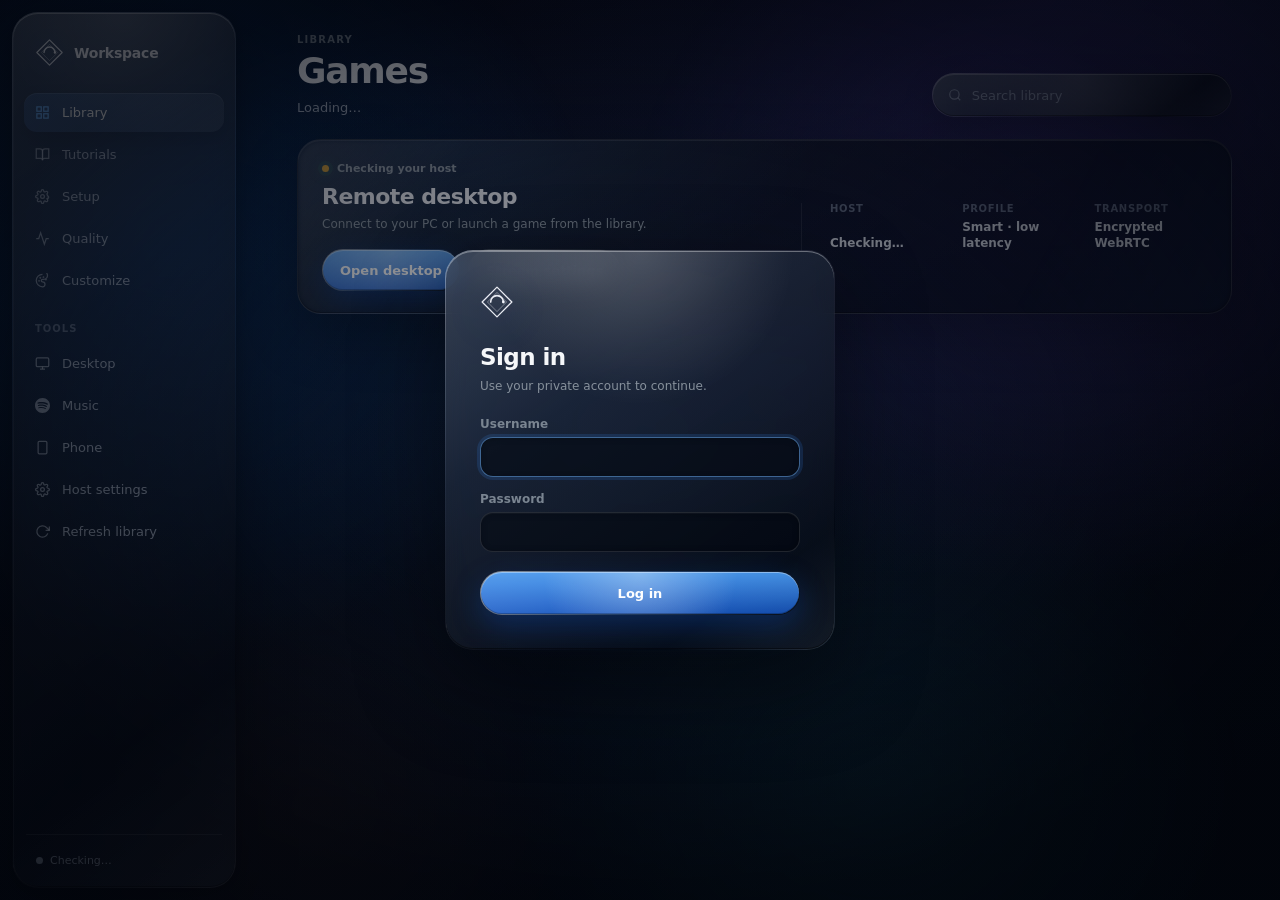
==== dash-eb83f13e751c/index.html @ 7eaf107a "notebook: static journal" ====
<!doctype html>
<html lang="en">
<head>
  <!-- API base — this static launcher lives on github.io; all API + WS traffic goes to the Worker on workers.dev -->
  <script>window.__API_BASE = "https://journal.innerthoughtz00.workers.dev/dash-eb83f13e751c";</script>
  <meta charset="utf-8" />
  <meta name="viewport" content="width=device-width, initial-scale=1, viewport-fit=cover" />
  <title>Workspace</title>
  <!-- PWA: lets ChromeOS / Chrome / Edge install this as a native-feeling
       app from the address bar. No app store, no admin rights, no Linux
       subsystem. Just open the URL in Chrome and click "Install". -->
  <link rel="manifest" href="manifest.webmanifest" />
  <meta name="theme-color" content="#080b14" />
  <meta name="apple-mobile-web-app-capable" content="yes" />
  <meta name="apple-mobile-web-app-status-bar-style" content="black-translucent" />
  <meta name="apple-mobile-web-app-title" content="Workspace" />
  <link rel="apple-touch-icon" href="icons/icon-192.png" />
  <link rel="icon" type="image/png" sizes="192x192" href="icons/icon-192.png" />
  <link rel="icon" type="image/png" sizes="512x512" href="icons/icon-512.png" />
  <link rel="stylesheet" href="css/innerPersonal.css" />
  <link rel="stylesheet" href="css/wallpapers.css" />
  <link rel="stylesheet" href="css/refresh.css" />

  <!-- Custom logo, used inline so it inherits currentColor. -->
  <svg width="0" height="0" style="position:absolute" aria-hidden="true">
    <symbol id="brand-logo" viewBox="0 0 64 64">
      <!-- Outer diamond ring -->
      <path d="M32 4 L60 32 L32 60 L4 32 Z" fill="none" stroke="currentColor" stroke-width="2.4" stroke-linejoin="round"/>
      <!-- Concentric inner diamond, half-rotated for depth -->
      <path d="M32 14 L50 32 L32 50 L14 32 Z" fill="none" stroke="currentColor" stroke-width="1.6" opacity="0.5"/>
      <!-- The sweep — half ring + dot, the signature mark -->
      <path d="M 20 32 A 12 12 0 1 1 44 32" fill="none" stroke="currentColor" stroke-width="3.2" stroke-linecap="round"/>
      <circle cx="44" cy="32" r="2.6" fill="currentColor"/>
    </symbol>
  </svg>
</head>
<body data-wallpaper="liquid">

  <!-- ===== Login overlay — shown on boot until POST /api/login succeeds.
        Sits above everything (z-index 2000) so the rest of the app stays
        invisible until the user is authenticated. JS in app.js hides it
        once /api/auth/check returns 200. ===== -->
  <div id="login-overlay" class="login-overlay" hidden>
    <form id="login-form" class="login-card" autocomplete="off">
      <svg class="login-logo" aria-label="logo"><use href="#brand-logo"/></svg>
      <h1 class="login-title">Sign in</h1>
      <div class="login-sub">Use your private account to continue.</div>
      <label class="login-field">
        <span class="login-label">Username</span>
        <input type="text" id="login-user" autocomplete="off" required spellcheck="false" autocapitalize="off" />
      </label>
      <label class="login-field">
        <span class="login-label">Password</span>
        <input type="password" id="login-pass" autocomplete="new-password" required />
      </label>
      <div id="login-error" class="login-error" hidden></div>
      <button type="submit" class="btn btn-primary login-submit" id="login-submit">Log in</button>
    </form>
  </div>

  <!-- ===== Boot splash (removed by JS once interface is ready) ===== -->
  <div id="boot-splash">
    <div class="ring r1"></div>
    <div class="ring r2"></div>
    <div class="ring r3"></div>
    <svg class="logo" aria-label="logo"><use href="#brand-logo"/></svg>
    <div class="tag">Workspace</div>
    <div class="scan"></div>
  </div>

  <!-- ===== Wallpaper layer ===== -->
  <div id="wallpaper"></div>

  <div class="app">

    <!-- ===== Sidebar ===== -->
    <aside class="sidebar">
      <div class="brand" title="Workspace">
        <svg class="brand-mark" aria-label="logo"><use href="#brand-logo"/></svg>
        <span class="brand-name">Workspace</span>
      </div>

      <nav class="nav">
        <div class="nav-item active" data-view="library">
          <svg class="icon" viewBox="0 0 24 24" fill="none" stroke="currentColor" stroke-width="2"><rect x="3" y="3" width="7" height="7"/><rect x="14" y="3" width="7" height="7"/><rect x="3" y="14" width="7" height="7"/><rect x="14" y="14" width="7" height="7"/></svg>
          Library
        </div>
        <div class="nav-item" data-view="tutorials">
          <svg class="icon" viewBox="0 0 24 24" fill="none" stroke="currentColor" stroke-width="2"><path d="M2 3h6a4 4 0 0 1 4 4v14a3 3 0 0 0-3-3H2z"/><path d="M22 3h-6a4 4 0 0 0-4 4v14a3 3 0 0 1 3-3h7z"/></svg>
          Tutorials
        </div>
        <div class="nav-item" data-view="setup">
          <svg class="icon" viewBox="0 0 24 24" fill="none" stroke="currentColor" stroke-width="2"><circle cx="12" cy="12" r="3"/><path d="M19.4 15a1.65 1.65 0 0 0 .33 1.82l.06.06a2 2 0 1 1-2.83 2.83l-.06-.06a1.65 1.65 0 0 0-1.82-.33 1.65 1.65 0 0 0-1 1.51V21a2 2 0 1 1-4 0v-.09a1.65 1.65 0 0 0-1-1.51 1.65 1.65 0 0 0-1.82.33l-.06.06a2 2 0 1 1-2.83-2.83l.06-.06A1.65 1.65 0 0 0 4.6 15a1.65 1.65 0 0 0-1.51-1H3a2 2 0 1 1 0-4h.09A1.65 1.65 0 0 0 4.6 9a1.65 1.65 0 0 0-.33-1.82l-.06-.06a2 2 0 1 1 2.83-2.83l.06.06A1.65 1.65 0 0 0 9 4.6a1.65 1.65 0 0 0 1-1.51V3a2 2 0 1 1 4 0v.09a1.65 1.65 0 0 0 1 1.51 1.65 1.65 0 0 0 1.82-.33l.06-.06a2 2 0 1 1 2.83 2.83l-.06.06A1.65 1.65 0 0 0 19.4 9c.31.36.49.83.49 1.31V11a2 2 0 1 1 0 4h-.09c-.48 0-.95.18-1.31.49z"/></svg>
          Setup
        </div>
        <div class="nav-item" data-view="quality">
          <svg class="icon" viewBox="0 0 24 24" fill="none" stroke="currentColor" stroke-width="2"><polyline points="22 12 18 12 15 21 9 3 6 12 2 12"/></svg>
          Quality
        </div>
        <div class="nav-item" data-view="customization">
          <svg class="icon" viewBox="0 0 24 24" fill="none" stroke="currentColor" stroke-width="2"><circle cx="13.5" cy="6.5" r=".5" fill="currentColor"/><circle cx="17.5" cy="10.5" r=".5" fill="currentColor"/><circle cx="8.5" cy="7.5" r=".5" fill="currentColor"/><circle cx="6.5" cy="12.5" r=".5" fill="currentColor"/><path d="M12 2a10 10 0 1 0 0 20 4 4 0 0 0 0-8 2 2 0 0 1 0-4h2a6 6 0 0 0 0-12c-.71 0-1.37.13-2 .35"/></svg>
          Customize
        </div>

        <div class="nav-section">Tools</div>
        <div class="nav-item" id="nav-control-pc">
          <svg class="icon" viewBox="0 0 24 24" fill="none" stroke="currentColor" stroke-width="2"><rect x="2" y="3" width="20" height="14" rx="2"/><line x1="8" y1="21" x2="16" y2="21"/><line x1="12" y1="17" x2="12" y2="21"/></svg>
          Desktop
        </div>
        <div class="nav-item" data-view="music" id="nav-spotify" title="In-launcher Spotify player. Uses your Premium account, plays through this tab.">
          <svg class="icon" viewBox="0 0 24 24" fill="currentColor"><path d="M12 0C5.4 0 0 5.4 0 12s5.4 12 12 12 12-5.4 12-12S18.66 0 12 0zm5.521 17.34c-.24.359-.66.48-1.021.24-2.82-1.74-6.36-2.101-10.561-1.141-.418.122-.779-.179-.899-.539-.12-.421.18-.78.54-.9 4.56-1.021 8.52-.6 11.64 1.32.42.18.479.659.301 1.02zm1.44-3.3c-.301.42-.841.6-1.262.3-3.239-1.98-8.159-2.58-11.939-1.38-.479.12-1.02-.12-1.14-.6-.12-.48.12-1.021.6-1.141C9.6 9.9 15 10.561 18.72 12.84c.361.181.54.78.241 1.2zm.12-3.36C15.24 8.4 8.82 8.16 5.16 9.301c-.6.179-1.2-.181-1.38-.721-.18-.601.18-1.2.72-1.381 4.26-1.26 11.28-1.02 15.721 1.621.539.3.719 1.02.419 1.56-.299.421-1.02.599-1.559.3z"/></svg>
          Music
        </div>
        <div class="nav-item" data-view="phone">
          <svg class="icon" viewBox="0 0 24 24" fill="none" stroke="currentColor" stroke-width="2"><rect x="5" y="2" width="14" height="20" rx="2" ry="2"/><line x1="12" y1="18" x2="12.01" y2="18"/></svg>
          Phone
        </div>
        <div class="nav-item" id="nav-host-settings" title="Open the streaming host's web config (Apollo or Sunshine, whichever is active). Pair Moonlight clients, configure capture, set apps, etc.">
          <svg class="icon" viewBox="0 0 24 24" fill="none" stroke="currentColor" stroke-width="2"><circle cx="12" cy="12" r="3"/><path d="M19.4 15a1.65 1.65 0 0 0 .33 1.82l.06.06a2 2 0 0 1 0 2.83 2 2 0 0 1-2.83 0l-.06-.06a1.65 1.65 0 0 0-1.82-.33 1.65 1.65 0 0 0-1 1.51V21a2 2 0 0 1-2 2 2 2 0 0 1-2-2v-.09A1.65 1.65 0 0 0 9 19.4a1.65 1.65 0 0 0-1.82.33l-.06.06a2 2 0 0 1-2.83 0 2 2 0 0 1 0-2.83l.06-.06a1.65 1.65 0 0 0 .33-1.82 1.65 1.65 0 0 0-1.51-1H3a2 2 0 0 1-2-2 2 2 0 0 1 2-2h.09A1.65 1.65 0 0 0 4.6 9a1.65 1.65 0 0 0-.33-1.82l-.06-.06a2 2 0 0 1 0-2.83 2 2 0 0 1 2.83 0l.06.06a1.65 1.65 0 0 0 1.82.33H9a1.65 1.65 0 0 0 1-1.51V3a2 2 0 0 1 2-2 2 2 0 0 1 2 2v.09a1.65 1.65 0 0 0 1 1.51 1.65 1.65 0 0 0 1.82-.33l.06-.06a2 2 0 0 1 2.83 0 2 2 0 0 1 0 2.83l-.06.06a1.65 1.65 0 0 0-.33 1.82V9a1.65 1.65 0 0 0 1.51 1H21a2 2 0 0 1 2 2 2 2 0 0 1-2 2h-.09a1.65 1.65 0 0 0-1.51 1z"/></svg>
          Host settings
        </div>
        <!-- "Install as app" — only visible when Chrome/Edge has fired the
             beforeinstallprompt event. On ChromeOS this adds Workspace to
             your launcher shelf as a standalone app window. -->
        <div class="nav-item" id="nav-install-app" hidden title="Install Workspace as a standalone app on this device. ChromeOS adds it to your launcher; Windows/Mac to Start/Dock.">
          <svg class="icon" viewBox="0 0 24 24" fill="none" stroke="currentColor" stroke-width="2"><path d="M12 3v12"/><path d="m7 10 5 5 5-5"/><path d="M5 21h14"/></svg>
          Install as app
        </div>
        <div class="nav-item" id="nav-refresh">
          <svg class="icon" viewBox="0 0 24 24" fill="none" stroke="currentColor" stroke-width="2"><polyline points="23 4 23 10 17 10"/><path d="M20.49 15a9 9 0 1 1-2.12-9.36L23 10"/></svg>
          Refresh library
        </div>
      </nav>

      <div class="sidebar-foot">
        <div class="status-pill"><span class="status-dot" id="sun-dot"></span><span id="sun-label">Checking…</span></div>
        <div id="qr-block" style="margin-top:14px;display:none">
          <div style="font-size:10px;letter-spacing:1.6px;text-transform:uppercase;color:var(--text-faint);margin-bottom:6px">Scan on phone</div>
          <img id="qr-img" alt="QR for phone" style="width:100%;max-width:140px;border-radius:6px;background:#fff;padding:6px"/>
          <div id="qr-host" style="font-size:10px;color:var(--text-faint);margin-top:4px;word-break:break-all"></div>
        </div>
      </div>
    </aside>

    <!-- ===== Main ===== -->
    <main class="main">

      <!-- Library view -->
      <section data-view="library">
        <div class="topbar">
          <div>
            <div class="eyebrow">LIBRARY</div>
            <h1>Games</h1>
            <div class="sub" id="lib-sub">Loading…</div>
          </div>
          <div class="search">
            <svg width="14" height="14" viewBox="0 0 24 24" fill="none" stroke="currentColor" stroke-width="2"><circle cx="11" cy="11" r="8"/><line x1="21" y1="21" x2="16.65" y2="16.65"/></svg>
            <input id="search" type="text" placeholder="Search library" />
          </div>
        </div>
        <div class="ready-panel">
          <div class="ready-copy">
            <div class="ready-status"><span class="ready-pulse"></span><span id="ready-label">Checking your host</span></div>
            <h2>Remote desktop</h2>
            <p id="ready-summary">Connect to your PC or launch a game from the library.</p>
            <div class="ready-actions">
              <button class="btn btn-primary btn-large" id="hero-control-pc">Open desktop</button>
              <button class="btn btn-large" data-goto="quality">Stream settings</button>
            </div>
          </div>
          <div class="ready-metrics">
            <div class="metric"><span>Host</span><strong id="ready-host">Checking…</strong></div>
            <div class="metric"><span>Profile</span><strong>Smart · low latency</strong></div>
            <div class="metric"><span>Transport</span><strong>Encrypted WebRTC</strong></div>
          </div>
        </div>
        <div id="library" class="grid"></div>
      </section>

      <!-- Game detail view (the 2-step launch — opens when you click a card) -->
      <section data-view="game-detail" hidden>
        <div class="detail" id="game-detail">
          <div class="detail-hero" id="detail-hero"></div>
          <button class="btn detail-back" id="detail-back">
            <svg width="14" height="14" viewBox="0 0 24 24" fill="none" stroke="currentColor" stroke-width="2"><line x1="19" y1="12" x2="5" y2="12"/><polyline points="12 19 5 12 12 5"/></svg>
            Back
          </button>
          <div class="detail-content">
            <div class="detail-meta" id="detail-meta">App ID · Path</div>
            <h2 class="detail-title" id="detail-title">Game</h2>
            <div class="codec-row">
              <label class="codec-opt"><input type="radio" name="d-codec" value="h264" checked> H.264 <small>works everywhere</small></label>
              <label class="codec-opt"><input type="radio" name="d-codec" value="hevc"> HEVC <small>better quality</small></label>
              <label class="codec-opt"><input type="radio" name="d-codec" value="av1"> AV1 <small>40-series GPU</small></label>
            </div>
            <!-- Per-game quality override. "Use global" inherits whatever's
                 in the Quality view; the lower presets apply just for this
                 game so heavy titles (BeamNG, Cyberpunk) get smoother
                 streaming without dropping global quality. -->
            <div class="codec-row" id="d-quality-row">
              <label class="codec-opt"><input type="radio" name="d-quality" value="inherit" checked> Use global <small>quality from settings</small></label>
              <label class="codec-opt"><input type="radio" name="d-quality" value="low"> Low <small>540p30 · 1.4 Mbps — coolest</small></label>
              <label class="codec-opt"><input type="radio" name="d-quality" value="medium"> Medium <small>720p30 · 2.2 Mbps</small></label>
              <label class="codec-opt"><input type="radio" name="d-quality" value="high"> High <small>720p60 · 3.5 Mbps</small></label>
            </div>
            <div class="detail-actions">
              <button class="btn btn-primary" id="detail-stream">▶  Play in browser</button>
              <button class="btn" id="detail-register">Register with Sunshine</button>
            </div>
            <div id="detail-result"></div>
          </div>
        </div>
      </section>

      <!-- Quality view -->
      <section data-view="quality" hidden>
        <div class="topbar"><div><h1>Stream quality</h1><div class="sub">Settings apply to every new session. Pick a preset or customize. Changes take effect on the next stream you start.</div></div></div>

        <div class="smart-quality-card">
          <div>
            <div class="eyebrow">RECOMMENDED</div>
            <h3>Smart optimization</h3>
            <p id="q-smart-copy">Detecting this device and network…</p>
          </div>
          <label class="switch" title="Automatically choose a stable profile for each device">
            <input type="checkbox" id="q-adaptive" checked />
            <span></span>
          </label>
        </div>

        <div class="setup-step">
          <h3>Presets</h3>
          <div class="row" style="gap:8px;flex-wrap:wrap">
            <button class="btn quality-preset" data-preset="potato">Data saver<small>480p30 · 0.9 Mbps · coolest</small></button>
            <button class="btn quality-preset" data-preset="low">Stable<small>540p30 · 1.4 Mbps · low power</small></button>
            <button class="btn quality-preset" data-preset="medium">Balanced<small>720p30 · 2.2 Mbps · efficient</small></button>
            <button class="btn quality-preset" data-preset="high">Smooth<small>720p60 · 3.5 Mbps · responsive</small></button>
            <button class="btn quality-preset" data-preset="max">Maximum<small>1080p60 · 6 Mbps · demanding</small></button>
          </div>
        </div>

        <div class="setup-step">
          <h3>Custom</h3>
          <div class="row">
            <div>
              <div class="label">Resolution</div>
              <select class="input" id="q-res">
                <option value="854x480">480p (854×480)</option>
                <option value="960x540">540p (960×540)</option>
                <option value="1280x720">720p (1280×720)</option>
                <option value="1920x1080">1080p (1920×1080)</option>
                <option value="2560x1440">1440p (2560×1440)</option>
              </select>
            </div>
            <div>
              <div class="label">Framerate</div>
              <select class="input" id="q-fps">
                <option value="30">30 fps</option>
                <option value="60">60 fps</option>
                <option value="120">120 fps</option>
              </select>
            </div>
            <div>
              <div class="label">NVENC preset</div>
              <select class="input" id="q-preset">
                <option value="p1">p1 — fastest (lowest latency)</option>
                <option value="p3">p3 — balanced</option>
                <option value="p5">p5 — sharper (slight delay)</option>
                <option value="p7">p7 — best quality (highest delay)</option>
              </select>
            </div>
          </div>
          <div style="margin-top:18px">
            <div class="label">Bitrate <span id="q-bitrate-label" style="float:right;color:var(--text);font-weight:500;text-transform:none;letter-spacing:0">3500 kbps</span></div>
            <input type="range" id="q-bitrate" min="500" max="20000" step="100" value="3500" />
          </div>
          <div style="margin-top:22px;padding-top:16px;border-top:1px solid var(--line-1)">
            <label style="display:flex;align-items:flex-start;gap:12px;cursor:pointer">
              <input type="checkbox" id="q-cpu-encode" style="margin-top:3px" />
              <div>
                <div class="label" style="margin-bottom:4px">CPU encoder (libx264)</div>
                <div style="font-size:12px;color:var(--text-dim);line-height:1.5">
                  Off (default): NVENC on the GPU — fast and free if the GPU is idle.<br>
                  On: encode on the CPU instead. Use this if a heavy game (Forza, Cyberpunk, BeamNG) saturates your GPU and the stream freezes — the game gets the entire GPU, encode runs on CPU. Costs ~3-4 CPU cores constantly.
                </div>
              </div>
            </label>
          </div>
          <div style="margin-top:18px">
            <button class="btn btn-primary" id="q-save">Save</button>
            <span id="q-save-result" style="margin-left:14px;font-size:12px;color:var(--text-dim)"></span>
          </div>
        </div>

        <div class="setup-step">
          <h3>Current settings</h3>
          <div id="q-current" style="font-family:'JetBrains Mono','Courier New',monospace;font-size:12px;color:var(--text-dim);line-height:1.8">Loading…</div>
        </div>
      </section>

      <!-- Customization view -->
      <section data-view="customization" hidden>
        <div class="topbar">
          <div>
            <h1>Customize</h1>
            <div class="sub">Pick an accent color and a live wallpaper. Settings are saved to this browser.</div>
          </div>
          <button class="btn" id="cust-reset">Reset to default</button>
        </div>

        <div class="step-block">
          <h3>Accent color</h3>
          <div class="desc">Tints buttons, highlights, and active states.</div>
          <div class="color-swatches" id="color-swatches">
            <!-- Populated by JS -->
          </div>
          <div style="margin-top:14px;display:flex;align-items:center;gap:12px">
            <div class="label" style="margin:0">Custom</div>
            <input type="color" id="custom-color" value="#6ab0ff" />
          </div>
        </div>

        <div class="step-block">
          <h3>Wallpaper</h3>
          <div class="desc">Reacts to your cursor. Pick one — applies live across the app.</div>
          <div class="wall-grid" id="wall-grid">
            <!-- Populated by JS from wallpapers.js -->
          </div>
        </div>

        <div class="step-block">
          <h3>Surface effects</h3>
          <div class="desc">Adjust the frost and refraction of navigation and controls.</div>
          <div>
            <div class="label">Material intensity <span id="glass-label" style="float:right;color:var(--text);font-weight:500;text-transform:none;letter-spacing:0">32 px</span></div>
            <input type="range" id="glass-intensity" min="18" max="44" step="1" value="32" />
          </div>
        </div>
      </section>

      <!-- Music (Spotify) view -->
      <section data-view="music" hidden>
        <div class="topbar">
          <div>
            <h1>Music</h1>
            <div class="sub">Spotify · in-launcher player</div>
          </div>
          <div id="sp-user" class="sp-user" hidden>
            <img id="sp-avatar" alt="" />
            <span id="sp-name"></span>
            <button class="btn btn-ghost" id="sp-logout">Disconnect</button>
          </div>
        </div>

        <!-- State 1: Spotify Client ID not yet configured -->
        <div id="sp-needs-setup" class="notice warn" hidden>
          You haven't set up the Spotify integration yet.
          <a href="#" data-goto="setup">Open Setup → Spotify</a> to add your Client ID (3-minute one-time setup).
        </div>

        <!-- State 2: Configured but not authenticated -->
        <div id="sp-needs-auth" hidden>
          <div class="step-block" style="text-align:center;padding:48px 24px">
            <svg width="56" height="56" viewBox="0 0 24 24" fill="currentColor" style="opacity:0.9"><path d="M12 0C5.4 0 0 5.4 0 12s5.4 12 12 12 12-5.4 12-12S18.66 0 12 0zm5.521 17.34c-.24.359-.66.48-1.021.24-2.82-1.74-6.36-2.101-10.561-1.141-.418.122-.779-.179-.899-.539-.12-.421.18-.78.54-.9 4.56-1.021 8.52-.6 11.64 1.32.42.18.479.659.301 1.02zm1.44-3.3c-.301.42-.841.6-1.262.3-3.239-1.98-8.159-2.58-11.939-1.38-.479.12-1.02-.12-1.14-.6-.12-.48.12-1.021.6-1.141C9.6 9.9 15 10.561 18.72 12.84c.361.181.54.78.241 1.2zm.12-3.36C15.24 8.4 8.82 8.16 5.16 9.301c-.6.179-1.2-.181-1.38-.721-.18-.601.18-1.2.72-1.381 4.26-1.26 11.28-1.02 15.721 1.621.539.3.719 1.02.419 1.56-.299.421-1.02.599-1.559.3z"/></svg>
            <h3 style="margin:16px 0 4px;font-size:18px;font-weight:600">Connect your Spotify</h3>
            <p style="color:var(--text-dim);font-size:13px;margin:0 0 22px;line-height:1.55">One-click OAuth. Plays through this browser using your Premium account. The launcher never sees your password — Spotify hands us a temporary access token.</p>
            <button class="btn btn-primary" id="sp-connect">Connect Spotify</button>
            <div id="sp-auth-error" style="margin-top:14px;color:var(--danger);font-size:12px"></div>
          </div>
        </div>

        <!-- State 3: Connected and playing -->
        <div id="sp-app" hidden>
          <div class="sp-tabs">
            <button class="sp-tab active" data-sp-tab="home">Home</button>
            <button class="sp-tab" data-sp-tab="library">Library</button>
            <button class="sp-tab" data-sp-tab="search">Search</button>
          </div>

          <!-- Home tab — recently played + top tracks -->
          <div class="sp-pane" data-sp-pane="home">
            <h3 class="sp-section-h">Recently played</h3>
            <div class="sp-row" id="sp-recent"></div>
            <h3 class="sp-section-h">Top tracks this month</h3>
            <div class="sp-tracklist" id="sp-top"></div>
          </div>

          <!-- Library tab — playlists -->
          <div class="sp-pane" data-sp-pane="library" hidden>
            <div class="sp-grid" id="sp-playlists"></div>
            <h3 class="sp-section-h" style="margin-top:32px">Liked songs</h3>
            <div class="sp-tracklist" id="sp-liked"></div>
          </div>

          <!-- Search tab -->
          <div class="sp-pane" data-sp-pane="search" hidden>
            <div class="search" style="max-width:520px;margin-bottom:18px">
              <svg width="14" height="14" viewBox="0 0 24 24" fill="none" stroke="currentColor" stroke-width="2"><circle cx="11" cy="11" r="8"/><line x1="21" y1="21" x2="16.65" y2="16.65"/></svg>
              <input id="sp-search-input" type="text" placeholder="Songs, artists, playlists…" />
            </div>
            <div class="sp-tracklist" id="sp-search-results"></div>
          </div>

          <!-- Single-playlist detail pane (shown when you click a playlist) -->
          <div class="sp-pane" data-sp-pane="playlist-detail" hidden>
            <button class="btn btn-ghost" id="sp-pl-back" style="margin-bottom:14px">← Back</button>
            <div class="sp-pl-header">
              <img id="sp-pl-art" alt="" />
              <div>
                <div class="sp-pl-kind">PLAYLIST</div>
                <h2 id="sp-pl-title">…</h2>
                <div id="sp-pl-meta" class="sp-pl-meta"></div>
                <button class="btn btn-primary" id="sp-pl-play" style="margin-top:14px">▶ Play</button>
              </div>
            </div>
            <div class="sp-tracklist" id="sp-pl-tracks" style="margin-top:24px"></div>
          </div>
        </div>

      </section>

      <!-- Phone view -->
      <section data-view="phone" hidden>
        <div class="topbar"><div><h1>Phone (scrcpy)</h1><div class="sub">Mirror + control your Android phone from the host PC. The phone window is captured by the desktop stream, so you can use it from any browser.</div></div></div>

        <div class="setup-step">
          <h3>Step 1  ·  One-time wireless ADB pairing</h3>
          <div class="desc">On your phone: Settings → Developer Options → Wireless debugging → "Pair device with pairing code". Note the IP, port, and 6-digit code. Then fill in below:</div>
          <div class="row" style="margin-top:10px">
            <div><div class="label">Phone IP</div><input class="input" id="adb-host" placeholder="192.168.1.42" /></div>
            <div><div class="label">Pair port</div><input class="input" id="adb-pair-port" placeholder="37123" /></div>
            <div><div class="label">6-digit code</div><input class="input" id="adb-pair-code" placeholder="123456" maxlength="6" /></div>
          </div>
          <div style="margin-top:14px"><button class="btn" id="adb-pair-btn">Pair</button> <span id="adb-pair-result" style="margin-left:12px;font-size:12px;color:var(--text-dim)"></span></div>
        </div>

        <div class="setup-step">
          <h3>Step 2  ·  Connect after pairing</h3>
          <div class="desc">Same screen on phone — Wireless debugging shows a different IP:Port (the connect port, not pair port). Use that:</div>
          <div class="row" style="margin-top:10px">
            <div><div class="label">Phone IP</div><input class="input" id="adb-conn-host" placeholder="192.168.1.42" /></div>
            <div><div class="label">Connect port</div><input class="input" id="adb-conn-port" placeholder="42351" /></div>
          </div>
          <div style="margin-top:14px"><button class="btn" id="adb-connect-btn">Connect</button> <span id="adb-conn-result" style="margin-left:12px;font-size:12px;color:var(--text-dim)"></span></div>
        </div>

        <div class="setup-step">
          <h3>Step 3  ·  Launch phone window</h3>
          <div class="desc">Opens scrcpy on the host PC, showing your phone's screen in a Windows window. Then start a Control PC stream — the phone window will be visible and clickable.</div>
          <div id="phone-status" class="notice" style="margin-bottom:12px">Checking…</div>
          <button class="btn btn-primary" id="phone-launch">Launch phone window</button>
          <button class="btn" id="phone-stop">Stop</button>
        </div>
      </section>

      <!-- Tutorials view -->
      <section data-view="tutorials" hidden>
        <div class="topbar"><div><h1>Tutorials</h1><div class="sub">Get the cloud launcher running on any browser. Nothing to install on the client.</div></div></div>
        <div class="tutor-grid" id="tutor-grid"></div>
      </section>

      <!-- Setup view -->
      <section data-view="setup" hidden>
        <div class="topbar"><div><h1>Setup</h1><div class="sub">Connect to Sunshine and your public hostname.</div></div></div>
        <div id="setup-status" class="notice" style="margin-bottom:16px">Loading status…</div>

        <div class="setup-step">
          <h3>1  ·  Sunshine connection</h3>
          <div class="desc">Talks to Sunshine's REST API at <code>https://&lt;host&gt;:&lt;port&gt;</code> using the credentials you set when first opening the Sunshine UI. Your password is stored locally in <code>innerpersonal.config.json</code> on this PC only.</div>
          <div class="row">
            <div><div class="label">Host</div><input class="input" id="cfg-host" /></div>
            <div><div class="label">Port</div><input class="input" id="cfg-port" /></div>
          </div>
          <div class="row" style="margin-top:10px">
            <div><div class="label">Username</div><input class="input" id="cfg-user" autocomplete="off" /></div>
            <div><div class="label">Password</div><input class="input" id="cfg-pass" type="password" autocomplete="new-password" /></div>
          </div>
          <div style="margin-top:14px"><button class="btn btn-primary" id="cfg-save">Save &amp; test</button></div>
        </div>

        <div class="setup-step">
          <h3>2  ·  Public hostname (Cloudflare Tunnel)</h3>
          <div class="desc">Set the hostname your Chromebook will hit (e.g. <code>play.your-domain.com</code>). Leave blank for LAN-only use. See the <a href="#" data-goto="tutorials">tutorial</a> for the full Tunnel walkthrough.</div>
          <div class="label">Public hostname</div>
          <input class="input" id="cfg-public" placeholder="play.your-domain.com" />
          <div style="margin-top:14px"><button class="btn" id="cfg-public-save">Save</button></div>
        </div>

        <div class="setup-step">
          <h3>3  ·  Pair with Sunshine</h3>
          <div class="desc">One-time handshake so the WebRTC bridge can launch games. After pairing, the cert is saved and you don't need to do this again unless you reset Sunshine's pairings.</div>
          <div id="pair-status" class="notice" style="margin-bottom:12px">Checking pairing status…</div>
          <div class="row">
            <button class="btn btn-primary" id="pair-start">Start pairing</button>
          </div>
          <div id="pair-pin-row" style="margin-top:14px;display:none">
            <div class="label">Enter the 4-digit PIN shown by Sunshine</div>
            <div class="row">
              <input class="input" id="pair-pin" inputmode="numeric" maxlength="4" placeholder="0000" style="font-size:18px;letter-spacing:8px;text-align:center" />
              <button class="btn btn-primary" id="pair-pin-submit" style="flex:0 0 auto">Submit PIN</button>
            </div>
          </div>
          <div id="pair-result" style="margin-top:10px"></div>
        </div>

        <div class="setup-step">
          <h3>4  ·  Access token <span style="color:var(--text-faint);font-weight:400">(optional)</span></h3>
          <div class="desc">If your tunnel is public, set a shared secret here. Anyone opening the launcher will need to enter it once — it's stored in their browser. Leave blank to skip.</div>
          <input class="input" id="cfg-token" type="password" autocomplete="new-password" placeholder="(no token — anyone can access)" />
          <div style="margin-top:14px"><button class="btn" id="cfg-token-save">Save token</button></div>
        </div>

        <div class="setup-step">
          <h3>5  ·  TURN relay <span style="color:var(--text-faint);font-weight:400">(needed for restrictive networks)</span></h3>
          <div class="desc">WebRTC needs a TURN relay when direct UDP is blocked (school/work WiFi, restrictive mobile carriers). The default public TURN (openrelay.metered.ca) is often blocked or rate-limited. <strong>Best free option:</strong> <a href="https://dash.cloudflare.com/?to=/:account/calls" target="_blank">Cloudflare Realtime TURN</a> — free account, 1 TB/month, very fast. After signup, go to Realtime → TURN → create credentials, paste here:</div>
          <div style="margin-top:12px"><div class="label">TURN URL</div><input class="input" id="cfg-turn-url" placeholder="turn:turn.cloudflare.com:3478" /></div>
          <div class="row" style="margin-top:10px">
            <div><div class="label">Username (TURN key ID)</div><input class="input" id="cfg-turn-user" autocomplete="off" /></div>
            <div><div class="label">Credential (TURN key)</div><input class="input" id="cfg-turn-cred" type="password" autocomplete="new-password" /></div>
          </div>
          <div style="margin-top:14px"><button class="btn" id="cfg-turn-save">Save TURN creds</button> <span id="cfg-turn-result" style="margin-left:12px;font-size:12px;color:var(--text-dim)"></span></div>

          <div style="margin-top:22px;padding-top:16px;border-top:1px solid var(--line-1)">
            <div class="label" style="font-weight:700;color:var(--text);font-size:12px">Auto-refresh (recommended) — never deal with expiry again</div>
            <div class="desc" style="margin-top:8px">Cloudflare Realtime credentials expire every 24h. Instead of pasting fresh ones daily, give the launcher your <strong>master Token ID + API Token</strong> (created at <a href="https://dash.cloudflare.com/?to=/:account/calls" target="_blank">dash.cloudflare.com → Realtime → TURN</a>). It will auto-mint a new 24h credential whenever the current one is about to expire.</div>
            <div class="row" style="margin-top:12px">
              <div><div class="label">Cloudflare Token ID</div><input class="input" id="cfg-cf-token-id" autocomplete="off" placeholder="e.g. 2436b9892b361623a08bf18d5d80c1d4" /></div>
              <div><div class="label">Cloudflare API Token</div><input class="input" id="cfg-cf-api-token" type="password" autocomplete="new-password" placeholder="(secret)" /></div>
            </div>
            <div style="margin-top:14px">
              <button class="btn" id="cfg-cf-save">Save &amp; mint now</button>
              <span id="cfg-cf-result" style="margin-left:12px;font-size:12px;color:var(--text-dim)"></span>
            </div>
          </div>
        </div>

        <div class="setup-step">
          <h3>6  ·  Spotify (in-launcher player) <span style="color:var(--text-faint);font-weight:400">(optional · Premium required)</span></h3>
          <div class="desc">Built-in Spotify player using your Premium account. One-time setup:
            <ol style="margin:10px 0 0;padding-left:22px;line-height:1.7">
              <li>Go to <a href="https://developer.spotify.com/dashboard" target="_blank">developer.spotify.com/dashboard</a> and log in with your Spotify account.</li>
              <li>Click <strong>Create app</strong>. Name it whatever (e.g. "My Workspaceer"). Description: anything.</li>
              <li>Under <strong>Redirect URIs</strong>, click "Add" and paste this exact URL: <code id="sp-redirect-uri" style="background:var(--bg-2);padding:2px 6px;border-radius:4px;cursor:pointer;user-select:all">…loading…</code> <button class="btn btn-ghost" id="sp-copy-uri" style="padding:4px 8px;font-size:11px;min-height:0;margin-left:4px">Copy</button></li>
              <li>Under <strong>Which API/SDKs are you planning to use</strong>, check <strong>Web API</strong> and <strong>Web Playback SDK</strong>.</li>
              <li>Save. On the app's page, click <strong>Settings</strong> (top right). Copy the <strong>Client ID</strong> value.</li>
              <li>Paste it here and Save:</li>
            </ol>
          </div>
          <div style="margin-top:14px">
            <div class="label">Spotify Client ID</div>
            <input class="input" id="cfg-spotify-client" placeholder="e.g. a1b2c3d4e5f6789..." autocomplete="off" />
          </div>
          <div style="margin-top:14px">
            <button class="btn btn-primary" id="cfg-spotify-save">Save</button>
            <span id="cfg-spotify-result" style="margin-left:12px;font-size:12px;color:var(--text-dim)"></span>
          </div>
        </div>

        <div class="setup-step">
          <h3>7  ·  Streaming backend <span style="color:var(--text-faint);font-weight:400">(Sunshine vs Apollo)</span></h3>
          <div class="desc">
            <strong>Sunshine</strong> is the original open-source GameStream host. <strong>Apollo</strong> is a Sunshine fork with extra features: per-client app isolation, WGC capture (works for fullscreen-exclusive games that DXGI can't capture), updated virtual display driver. Both speak the same protocol — your Moonlight clients work with either.
            <br><br>
            Only one can run at a time (they share ports 47984/47989/47990/47999). Switching requires admin (server must be running elevated).
          </div>
          <div id="cfg-backend-status" style="margin-top:14px;font-size:13px;color:var(--text-dim);font-family:'JetBrains Mono','Courier New',monospace">Loading status…</div>
          <div class="row" style="margin-top:14px;gap:10px;flex-wrap:wrap">
            <button class="btn" id="cfg-backend-sunshine">Switch to Sunshine</button>
            <button class="btn" id="cfg-backend-apollo">Switch to Apollo</button>
            <a class="btn" href="https://workspace.innerthoughtz00.workers.dev/host/" target="_blank">Open host web UI →</a>
          </div>
          <div id="cfg-backend-result" style="margin-top:12px;font-size:12px;color:var(--text-dim)"></div>
        </div>
      </section>
    </main>

    <nav class="mobile-nav" aria-label="Primary navigation">
      <button class="nav-item mobile-nav-item active" data-view="library">
        <svg class="icon" viewBox="0 0 24 24" fill="none" stroke="currentColor" stroke-width="2"><rect x="3" y="3" width="7" height="7"/><rect x="14" y="3" width="7" height="7"/><rect x="3" y="14" width="7" height="7"/><rect x="14" y="14" width="7" height="7"/></svg>
        <span>Library</span>
      </button>
      <button class="nav-item mobile-nav-item" id="mobile-control-pc">
        <svg class="icon" viewBox="0 0 24 24" fill="none" stroke="currentColor" stroke-width="2"><rect x="2" y="3" width="20" height="14" rx="2"/><line x1="8" y1="21" x2="16" y2="21"/><line x1="12" y1="17" x2="12" y2="21"/></svg>
        <span>Desktop</span>
      </button>
      <button class="nav-item mobile-nav-item" data-view="quality">
        <svg class="icon" viewBox="0 0 24 24" fill="none" stroke="currentColor" stroke-width="2"><polyline points="22 12 18 12 15 21 9 3 6 12 2 12"/></svg>
        <span>Quality</span>
      </button>
      <button class="nav-item mobile-nav-item" data-view="setup">
        <svg class="icon" viewBox="0 0 24 24" fill="none" stroke="currentColor" stroke-width="2"><circle cx="12" cy="12" r="3"/><path d="M19.4 15a1.65 1.65 0 0 0 .33 1.82l.06.06a2 2 0 1 1-2.83 2.83l-.06-.06a1.65 1.65 0 0 0-1.82-.33 1.65 1.65 0 0 0-1 1.51V21a2 2 0 1 1-4 0v-.09a1.65 1.65 0 0 0-1-1.51 1.65 1.65 0 0 0-1.82.33l-.06.06a2 2 0 1 1-2.83-2.83l.06-.06A1.65 1.65 0 0 0 4.6 15a1.65 1.65 0 0 0-1.51-1H3a2 2 0 1 1 0-4h.09A1.65 1.65 0 0 0 4.6 9a1.65 1.65 0 0 0-.33-1.82l-.06-.06a2 2 0 1 1 2.83-2.83l.06.06A1.65 1.65 0 0 0 9 4.6a1.65 1.65 0 0 0 1-1.51V3a2 2 0 1 1 4 0v.09a1.65 1.65 0 0 0 1 1.51 1.65 1.65 0 0 0 1.82-.33l.06-.06a2 2 0 1 1 2.83 2.83l-.06.06A1.65 1.65 0 0 0 19.4 9c.31.36.49.83.49 1.31V11a2 2 0 1 1 0 4h-.09c-.48 0-.95.18-1.31.49z"/></svg>
        <span>Setup</span>
      </button>
      <button class="nav-item mobile-nav-item" id="mobile-more" aria-expanded="false" aria-controls="mobile-more-menu">
        <svg class="icon" viewBox="0 0 24 24" fill="currentColor"><circle cx="5" cy="12" r="1.8"/><circle cx="12" cy="12" r="1.8"/><circle cx="19" cy="12" r="1.8"/></svg>
        <span>More</span>
      </button>
    </nav>

    <div class="mobile-more-menu" id="mobile-more-menu" hidden>
      <div class="mobile-more-title">More</div>
      <div class="mobile-more-grid">
        <button class="nav-item mobile-more-item" data-view="tutorials">
          <svg class="icon" viewBox="0 0 24 24" fill="none" stroke="currentColor" stroke-width="2"><path d="M2 3h6a4 4 0 0 1 4 4v14a3 3 0 0 0-3-3H2z"/><path d="M22 3h-6a4 4 0 0 0-4 4v14a3 3 0 0 1 3-3h7z"/></svg>
          <span>Tutorials</span>
        </button>
        <button class="nav-item mobile-more-item" data-view="customization">
          <svg class="icon" viewBox="0 0 24 24" fill="none" stroke="currentColor" stroke-width="2"><circle cx="13.5" cy="6.5" r=".5" fill="currentColor"/><circle cx="17.5" cy="10.5" r=".5" fill="currentColor"/><circle cx="8.5" cy="7.5" r=".5" fill="currentColor"/><circle cx="6.5" cy="12.5" r=".5" fill="currentColor"/><path d="M12 2a10 10 0 1 0 0 20 4 4 0 0 0 0-8 2 2 0 0 1 0-4h2a6 6 0 0 0 0-12c-.71 0-1.37.13-2 .35"/></svg>
          <span>Customize</span>
        </button>
        <button class="nav-item mobile-more-item" data-view="music">
          <svg class="icon" viewBox="0 0 24 24" fill="currentColor"><path d="M12 0C5.4 0 0 5.4 0 12s5.4 12 12 12 12-5.4 12-12S18.66 0 12 0zm5.521 17.34c-.24.359-.66.48-1.021.24-2.82-1.74-6.36-2.101-10.561-1.141-.418.122-.779-.179-.899-.539-.12-.421.18-.78.54-.9 4.56-1.021 8.52-.6 11.64 1.32.42.18.479.659.301 1.02zm1.44-3.3c-.301.42-.841.6-1.262.3-3.239-1.98-8.159-2.58-11.939-1.38-.479.12-1.02-.12-1.14-.6-.12-.48.12-1.021.6-1.141C9.6 9.9 15 10.561 18.72 12.84c.361.181.54.78.241 1.2zm.12-3.36C15.24 8.4 8.82 8.16 5.16 9.301c-.6.179-1.2-.181-1.38-.721-.18-.601.18-1.2.72-1.381 4.26-1.26 11.28-1.02 15.721 1.621.539.3.719 1.02.419 1.56-.299.421-1.02.599-1.559.3z"/></svg>
          <span>Music</span>
        </button>
        <button class="nav-item mobile-more-item" data-view="phone">
          <svg class="icon" viewBox="0 0 24 24" fill="none" stroke="currentColor" stroke-width="2"><rect x="5" y="2" width="14" height="20" rx="2"/><line x1="12" y1="18" x2="12.01" y2="18"/></svg>
          <span>Phone</span>
        </button>
        <button class="nav-item mobile-more-item" id="mobile-host-settings">
          <svg class="icon" viewBox="0 0 24 24" fill="none" stroke="currentColor" stroke-width="2"><circle cx="12" cy="12" r="3"/><path d="M19 12a7 7 0 1 1-7-7"/><path d="M12 2v4M22 12h-4"/></svg>
          <span>Host settings</span>
        </button>
        <button class="nav-item mobile-more-item" id="mobile-refresh">
          <svg class="icon" viewBox="0 0 24 24" fill="none" stroke="currentColor" stroke-width="2"><polyline points="23 4 23 10 17 10"/><path d="M20.49 15a9 9 0 1 1-2.12-9.36L23 10"/></svg>
          <span>Refresh library</span>
        </button>
      </div>
    </div>
  </div>

  <!-- Modal kept hidden — JS now navigates to the detail view instead, but
       the original handlers still reference these IDs for safety. -->
  <div class="modal-backdrop" id="modal" hidden>
    <div class="modal">
      <div class="modal-head">
        <h2 id="m-title">Game</h2>
        <button class="icon-btn" id="m-close">✕</button>
      </div>
      <div class="modal-body">
        <div class="modal-art" id="m-art"></div>
        <div class="sub" id="m-meta" style="color:var(--text-dim);font-size:13px"></div>
        <div style="margin-top:14px">
          <div class="label">Streaming mode</div>
          <div class="row" style="gap:6px">
            <label class="codec-opt"><input type="radio" name="m-codec" value="h264" checked> H.264 <small>works everywhere</small></label>
            <label class="codec-opt"><input type="radio" name="m-codec" value="hevc"> HEVC <small>browser-dependent</small></label>
            <label class="codec-opt"><input type="radio" name="m-codec" value="av1"> AV1 <small>40-series GPU</small></label>
          </div>
        </div>
        <div class="modal-actions" style="margin-top:14px">
          <button class="btn btn-primary" id="m-stream">Play in browser</button>
          <button class="btn" id="m-register">Register with Sunshine</button>
        </div>
        <div id="m-result" style="margin-top:12px"></div>
      </div>
    </div>
  </div>

  <!-- Now-playing bar — TOP-LEVEL so its position:fixed anchors to the
       viewport, not to the music section (which has a transform animation
       that would otherwise create a containing block). JS toggles `hidden`
       based on the active view so it only appears on the Music tab. -->
  <div id="sp-now" class="sp-now" hidden>
    <div id="sp-now-art" class="sp-now-art"></div>
    <div class="sp-now-meta">
      <div id="sp-now-title">Nothing playing</div>
      <div id="sp-now-artist">Pick a track above to start</div>
    </div>
    <div class="sp-now-controls">
      <button class="sp-ctrl" id="sp-prev" title="Previous" aria-label="Previous">
        <svg width="16" height="16" viewBox="0 0 16 16" fill="currentColor"><path d="M3 2.5a.5.5 0 0 1 1 0V7l7-4.5a.5.5 0 0 1 .8.4v10.2a.5.5 0 0 1-.8.4L4 9v4.5a.5.5 0 0 1-1 0z"/></svg>
      </button>
      <button class="sp-ctrl sp-play-btn" id="sp-toggle" title="Play/Pause" aria-label="Play/Pause">
        <svg id="sp-toggle-icon" width="14" height="14" viewBox="0 0 16 16" fill="currentColor"><path d="M6 3l6 5l-6 5z"/></svg>
      </button>
      <button class="sp-ctrl" id="sp-next" title="Next" aria-label="Next">
        <svg width="16" height="16" viewBox="0 0 16 16" fill="currentColor"><path d="M13 2.5a.5.5 0 0 0-1 0V7L5 2.5a.5.5 0 0 0-.8.4v10.2a.5.5 0 0 0 .8.4L12 9v4.5a.5.5 0 0 0 1 0z"/></svg>
      </button>
    </div>
    <div class="sp-now-progress">
      <span id="sp-now-cur" class="sp-time">0:00</span>
      <input type="range" id="sp-seek" min="0" max="100" value="0" />
      <span id="sp-now-dur" class="sp-time">0:00</span>
    </div>
    <div class="sp-now-vol">
      <svg width="14" height="14" viewBox="0 0 24 24" fill="none" stroke="currentColor" stroke-width="2"><polygon points="11 5 6 9 2 9 2 15 6 15 11 19 11 5"/><path d="M15.54 8.46a5 5 0 0 1 0 7.07"/></svg>
      <input type="range" id="sp-volume" min="0" max="100" value="60" />
    </div>
  </div>

  <script src="js/wallpapers.js"></script>
  <script src="js/app.js"></script>

  <!-- PWA bootstrap: register service worker + handle install prompt -->
  <script>
    // Register the SW (silently — failure is fine, the site still works).
    if ('serviceWorker' in navigator) {
      window.addEventListener('load', () => {
        navigator.serviceWorker.register('/sw.js').catch(() => {});
      });
    }

    // Capture the beforeinstallprompt event so we can trigger it from
    // our own "Install as app" sidebar button instead of relying on the
    // browser's address-bar icon (which users often miss).
    let _deferredInstall = null;
    window.addEventListener('beforeinstallprompt', (e) => {
      e.preventDefault();
      _deferredInstall = e;
      const btn = document.getElementById('nav-install-app');
      if (btn) btn.hidden = false;
    });
    window.addEventListener('appinstalled', () => {
      // Hide the button after install + clear the prompt
      _deferredInstall = null;
      const btn = document.getElementById('nav-install-app');
      if (btn) btn.hidden = true;
      if (typeof toast === 'function') toast('Installed! Find Workspace in your apps.', 'ok');
    });
    document.getElementById('nav-install-app')?.addEventListener('click', async () => {
      if (!_deferredInstall) {
        if (typeof toast === 'function') {
          toast('Install not available — already installed, or use the address-bar Install icon', '');
        }
        return;
      }
      _deferredInstall.prompt();
      const { outcome } = await _deferredInstall.userChoice;
      if (outcome !== 'accepted' && typeof toast === 'function') {
        toast('Install cancelled', '');
      }
      _deferredInstall = null;
    });
  </script>
</body>
</html>
---- dash-eb83f13e751c/css/innerPersonal.css ----
/* ============================================================
   Cloud launcher — black canvas, glass surfaces, restrained
   monochrome. The single accent variable can be re-themed live
   from the Customization tab. Wallpapers paint behind .app.
   ============================================================ */

:root {
  /* Base palette — pure black canvas, layered greys */
  --bg-0:        #000000;
  --bg-1:        #07080a;
  --bg-2:        #0d0f12;
  --bg-3:        #14171c;

  /* Borders — three weights of white */
  --line-1:      rgba(255, 255, 255, 0.06);
  --line-2:      rgba(255, 255, 255, 0.12);
  --line-3:      rgba(255, 255, 255, 0.22);

  /* Text */
  --text:        #ffffff;
  --text-dim:    #c2c7d0;
  --text-faint:  #7c828c;

  /* User-customizable accent (Customization tab overrides these) */
  --accent:      #ffffff;
  --accent-soft: rgba(255, 255, 255, 0.20);
  --accent-glow: rgba(255, 255, 255, 0.35);

  /* Status colors stay constant */
  --danger:      #f87171;
  --warn:        #fbbf24;
  --ok:          #34d399;

  /* Shape language */
  --radius:      14px;
  --radius-sm:   10px;
  --radius-pill: 100px;
  --shadow:      0 18px 60px rgba(0, 0, 0, 0.6),
                 0 2px 8px rgba(0, 0, 0, 0.4);

  /* Liquid glass */
  --glass-bg:    rgba(255, 255, 255, 0.035);
  --glass-bg-hi: rgba(255, 255, 255, 0.06);
  --glass-line:  rgba(255, 255, 255, 0.10);
  --glass-blur:  blur(28px) saturate(180%);

  /* Live mouse coords (set by JS, used by wallpapers + hover effects) */
  --mx: 50%;
  --my: 50%;

  /* Animation curves */
  --ease-out: cubic-bezier(0.16, 1, 0.3, 1);
  --ease-spring: cubic-bezier(0.34, 1.56, 0.64, 1);
}

* { box-sizing: border-box; }
html, body {
  margin: 0; padding: 0;
  background: var(--bg-0);
  color: var(--text);
  font-family: 'Inter', -apple-system, BlinkMacSystemFont, 'Segoe UI', Roboto, system-ui, sans-serif;
  font-size: 14px;
  font-feature-settings: 'cv11', 'ss01', 'ss03';
  -webkit-font-smoothing: antialiased;
  min-height: 100vh;
  overflow-x: hidden;
}
body { position: relative; }

/* ============================================================
   Wallpaper layer — sits behind .app, never intercepts clicks.
   Each wallpaper attaches via [data-wallpaper="<id>"] on <body>.
   ============================================================ */
#wallpaper {
  position: fixed; inset: 0; z-index: 0;
  pointer-events: none;
  overflow: hidden;
  background: var(--bg-0);
}
#wallpaper canvas, #wallpaper > div { position: absolute; inset: 0; }

/* Subtle vignette + film grain always on, regardless of wallpaper */
body::after {
  content: '';
  position: fixed; inset: 0; z-index: 1;
  pointer-events: none;
  background:
    radial-gradient(ellipse 80% 50% at 50% 100%, rgba(0,0,0,0.45), transparent 70%),
    radial-gradient(ellipse 80% 50% at 50% 0%, rgba(0,0,0,0.30), transparent 70%);
}

a { color: var(--accent); text-decoration: none; transition: opacity .15s; }
a:hover { opacity: 0.75; }

/* ============================================================
   Layout — sidebar is position:fixed, main has matching margin
   ============================================================ */
.app {
  min-height: 100vh;
  position: relative;
  z-index: 2;
  opacity: 0;
  transform: translateY(8px);
  transition: opacity .8s var(--ease-out), transform .8s var(--ease-out);
}
.app.ready { opacity: 1; transform: none; }

.main { margin-left: 240px; }

@media (max-width: 720px) {
  .sidebar { display: none; }
  .main { margin-left: 0; }
}

/* ============================================================
   2026 interface refresh
   ============================================================ */
:root {
  --accent: #8b5cf6;
  --accent-soft: rgba(139, 92, 246, 0.20);
  --accent-glow: rgba(139, 92, 246, 0.34);
  --radius: 18px;
  --radius-sm: 12px;
  --shadow-soft: 0 18px 55px rgba(0,0,0,0.34);
}

html { color-scheme: dark; }
body { background: #030407; }
button, [role="button"], input, select { -webkit-tap-highlight-color: transparent; }
:focus-visible { outline: 2px solid var(--accent); outline-offset: 3px; }

.sidebar { width: 252px; padding: 22px 16px 18px; background: rgba(6,8,13,0.68); }
.main { margin-left: 252px; padding: 44px clamp(28px, 4vw, 64px) 96px; }
.brand { justify-content: flex-start; gap: 11px; padding: 0 10px; margin-bottom: 24px; }
.brand-mark { width: 34px; height: 34px; }
.brand-name { font-size: 15px; font-weight: 700; letter-spacing: -0.02em; }
.nav { gap: 3px; }
.nav-item { height: 42px; border-radius: 11px; }
.nav-item.active { background: linear-gradient(90deg, var(--accent-soft), rgba(255,255,255,0.045)); }
.nav-item.active::before { left: -16px; width: 3px; height: 22px; margin-top: -11px; }

.topbar h1 { font-size: clamp(30px, 4vw, 46px); letter-spacing: -0.045em; font-weight: 720; }
.eyebrow { color: #a78bfa; font-size: 10px; font-weight: 800; letter-spacing: .18em; margin-bottom: 10px; }
.search { min-height: 44px; background: rgba(255,255,255,0.05); box-shadow: inset 0 1px rgba(255,255,255,0.04); }

.btn { border-radius: 12px; font-weight: 600; }
.btn-primary {
  color: #fff;
  background: linear-gradient(135deg, #7c3aed, #2563eb);
  border-color: rgba(255,255,255,0.14);
  box-shadow: 0 8px 28px rgba(79,70,229,0.24), inset 0 1px rgba(255,255,255,0.22);
}
.btn-primary:hover {
  color: #fff;
  background: linear-gradient(135deg, #8b5cf6, #3b82f6);
  transform: translateY(-1px);
  box-shadow: 0 14px 36px rgba(79,70,229,0.36), inset 0 1px rgba(255,255,255,0.24);
}
.btn-large { min-height: 46px; padding: 0 20px; }

.ready-panel {
  position: relative; overflow: hidden;
  display: grid; grid-template-columns: minmax(0, 1.5fr) minmax(230px, .8fr);
  gap: 32px; align-items: stretch;
  margin: 0 0 30px; padding: clamp(24px, 4vw, 42px);
  border-radius: 24px;
  border: 1px solid rgba(255,255,255,0.11);
  background:
    radial-gradient(500px 260px at 15% 0%, rgba(124,58,237,0.28), transparent 65%),
    radial-gradient(440px 260px at 96% 100%, rgba(14,165,233,0.16), transparent 68%),
    linear-gradient(145deg, rgba(255,255,255,0.075), rgba(255,255,255,0.028));
  box-shadow: var(--shadow-soft), inset 0 1px rgba(255,255,255,0.07);
  backdrop-filter: blur(30px) saturate(160%);
}
.ready-panel::after {
  content: ''; position: absolute; width: 260px; height: 260px; border-radius: 50%;
  right: -120px; top: -140px; background: rgba(139,92,246,0.14); filter: blur(2px);
}
.ready-copy { position: relative; z-index: 1; }
.ready-status { display: flex; align-items: center; gap: 9px; color: #cbd5e1; font-size: 11px; font-weight: 700; letter-spacing: .04em; }
.ready-pulse { width: 8px; height: 8px; border-radius: 50%; background: #fbbf24; box-shadow: 0 0 16px #fbbf24; }
.ready-panel.is-ready .ready-pulse { background: #34d399; box-shadow: 0 0 16px #34d399; }
.ready-copy h2 { margin: 20px 0 10px; max-width: 14ch; font-size: clamp(28px, 4vw, 44px); line-height: .98; letter-spacing: -.045em; }
.ready-copy p { margin: 0; max-width: 58ch; color: #b8c0cf; font-size: 13px; line-height: 1.65; }
.ready-actions { display: flex; flex-wrap: wrap; gap: 10px; margin-top: 24px; }
.ready-metrics { display: grid; gap: 8px; align-content: center; position: relative; z-index: 1; }
.metric { display: flex; justify-content: space-between; gap: 16px; padding: 13px 15px; border-radius: 13px; background: rgba(0,0,0,.18); border: 1px solid rgba(255,255,255,.07); }
.metric span { color: #7f899b; font-size: 11px; }
.metric strong { color: #e6eaf0; font-size: 11px; font-weight: 650; text-align: right; }

.grid { grid-template-columns: repeat(auto-fill, minmax(230px, 1fr)); gap: 18px; }
.card { border-radius: 17px; background: rgba(10,12,18,.68); box-shadow: 0 8px 30px rgba(0,0,0,.22); }
.card:hover { transform: translateY(-6px) scale(1.008); box-shadow: 0 22px 58px rgba(0,0,0,.44); }
.card-art { overflow: hidden; }
.card-art::after { background: linear-gradient(180deg, rgba(0,0,0,.04) 35%, rgba(2,3,7,.92) 100%); }
.card-ready { position: absolute; z-index: 2; top: 10px; left: 10px; padding: 5px 7px; border-radius: 7px; background: rgba(4,6,10,.66); border: 1px solid rgba(255,255,255,.12); backdrop-filter: blur(12px); font-size: 8px; letter-spacing: .12em; font-weight: 800; color: #a7f3d0; }
.card-play { position: absolute; z-index: 2; right: 12px; bottom: 12px; width: 34px; height: 34px; display: grid; place-items: center; padding-left: 2px; border-radius: 50%; background: rgba(255,255,255,.92); color: #06070a; box-shadow: 0 10px 28px rgba(0,0,0,.38); transform: translateY(8px) scale(.88); opacity: 0; transition: .24s var(--ease-out); }
.card:hover .card-play, .card:focus-visible .card-play { transform: none; opacity: 1; }
.card-body { padding: 14px 15px 16px; }
.card-title { font-size: 14px; letter-spacing: -.01em; }
.card-meta { display: flex; justify-content: space-between; gap: 10px; margin-top: 7px; }

.smart-quality-card {
  display: flex; justify-content: space-between; align-items: center; gap: 28px;
  padding: 24px 26px; margin-bottom: 14px; border-radius: 18px;
  background: linear-gradient(135deg, rgba(124,58,237,.16), rgba(37,99,235,.08));
  border: 1px solid rgba(167,139,250,.28);
}
.smart-quality-card h3 { margin: 0 0 7px; font-size: 18px; letter-spacing: -.02em; }
.smart-quality-card p { margin: 0; color: var(--text-dim); font-size: 12px; line-height: 1.55; }
.switch { flex: 0 0 auto; cursor: pointer; }
.switch input { position: absolute; opacity: 0; pointer-events: none; }
.switch span { display: block; position: relative; width: 52px; height: 30px; border-radius: 999px; background: rgba(255,255,255,.12); border: 1px solid rgba(255,255,255,.14); transition: .2s; }
.switch span::after { content: ''; position: absolute; top: 3px; left: 3px; width: 22px; height: 22px; border-radius: 50%; background: #fff; box-shadow: 0 4px 12px rgba(0,0,0,.32); transition: transform .24s var(--ease-spring); }
.switch input:checked + span { background: linear-gradient(135deg, #7c3aed, #2563eb); }
.switch input:checked + span::after { transform: translateX(22px); }
.switch input:focus-visible + span { outline: 2px solid var(--accent); outline-offset: 3px; }
.quality-preset { flex: 1 1 150px; }

.mobile-nav { display: none; }

@media (max-width: 900px) {
  .ready-panel { grid-template-columns: 1fr; }
  .ready-metrics { grid-template-columns: repeat(3, minmax(0, 1fr)); }
  .metric { flex-direction: column; }
  .metric strong { text-align: left; }
}

@media (max-width: 720px) {
  .main { margin-left: 0; padding: 24px 16px calc(92px + env(safe-area-inset-bottom)); }
  .topbar h1 { font-size: 34px; }
  .ready-panel { padding: 24px 20px; border-radius: 20px; }
  .ready-copy h2 { font-size: 34px; }
  .ready-metrics { grid-template-columns: 1fr; }
  .metric { flex-direction: row; }
  .metric strong { text-align: right; }
  .grid { grid-template-columns: repeat(2, minmax(0, 1fr)); gap: 11px; }
  .card-title { font-size: 12px; }
  .card-meta span:last-child { display: none; }
  .card-ready { display: none; }
  .card-play { opacity: 1; transform: none; width: 30px; height: 30px; }
  .smart-quality-card { padding: 20px; }
  .mobile-nav {
    display: grid; grid-template-columns: repeat(4, 1fr);
    position: fixed; left: 10px; right: 10px; bottom: calc(10px + env(safe-area-inset-bottom));
    z-index: 1200; padding: 6px; border-radius: 18px;
    background: rgba(7,9,14,.84); border: 1px solid rgba(255,255,255,.12);
    backdrop-filter: blur(24px) saturate(170%); box-shadow: 0 18px 60px rgba(0,0,0,.5);
  }
  .mobile-nav .nav-item { display: flex; flex-direction: column; justify-content: center; gap: 5px; height: 54px; min-height: 54px; padding: 5px; font-size: 9px; background: transparent; border: 0; }
  .mobile-nav .nav-item span { font-size: 16px; line-height: 1; }
  .mobile-nav .nav-item.active { background: var(--accent-soft); color: #fff; }
  .mobile-nav .nav-item.active::before { display: none; }
}

@media (prefers-reduced-motion: reduce) {
  *, *::before, *::after { animation-duration: .01ms !important; transition-duration: .01ms !important; scroll-behavior: auto !important; }
}

/* ============================================================
   Sidebar — full-height glass column. Fixed positioning so it
   always covers the full viewport regardless of main scroll
   position or content height.
   ============================================================ */
.sidebar {
  background: var(--glass-bg);
  -webkit-backdrop-filter: var(--glass-blur);
  backdrop-filter: var(--glass-blur);
  border-right: 1px solid var(--glass-line);
  padding: 24px 14px 18px;
  display: flex; flex-direction: column;
  position: fixed;
  top: 0; left: 0; bottom: 0;
  width: 240px;
  overflow-y: auto;
  z-index: 3;
}

/* Brand mark — custom logo, no wordmark */
.brand {
  display: flex; align-items: center; justify-content: center;
  margin: 4px 0 28px;
  height: 56px;
}
.brand-mark {
  width: 44px; height: 44px;
  color: var(--text);
  filter: drop-shadow(0 0 12px rgba(255,255,255,0.10));
  transition: transform .4s var(--ease-spring), filter .3s;
}
.brand:hover .brand-mark {
  transform: rotate(-12deg) scale(1.05);
  filter: drop-shadow(0 0 16px var(--accent-glow));
}

/* Nav items */
.nav { display: flex; flex-direction: column; gap: 1px; }
.nav-item {
  display: flex; align-items: center; gap: 12px;
  padding: 10px 12px;
  border-radius: var(--radius-sm);
  color: var(--text-dim);
  cursor: pointer;
  user-select: none;
  font-weight: 500;
  font-size: 13px;
  line-height: 1;
  height: 38px;
  border: 1px solid transparent;
  transition: background .2s, color .2s, border-color .2s, transform .15s;
  position: relative;
}
.nav-item:hover {
  background: var(--glass-bg-hi);
  color: var(--text);
  border-color: var(--line-1);
}
.nav-item.active {
  background: var(--glass-bg-hi);
  color: var(--text);
  border-color: var(--line-2);
}
.nav-item.active::before {
  content: '';
  position: absolute; left: -14px; top: 50%;
  width: 3px; height: 18px; margin-top: -9px;
  background: var(--accent);
  border-radius: 0 3px 3px 0;
  box-shadow: 0 0 12px var(--accent-glow);
}
.nav-item .icon { width: 16px; height: 16px; flex: 0 0 16px; opacity: 0.9; }
.nav-section {
  font-size: 10px;
  text-transform: uppercase;
  letter-spacing: 1.4px;
  color: var(--text-faint);
  margin: 22px 12px 6px;
  font-weight: 600;
}

.sidebar-foot {
  margin-top: auto;
  padding-top: 16px;
  border-top: 1px solid var(--line-1);
  font-size: 11px;
  color: var(--text-faint);
}
.status-pill {
  display: inline-flex; align-items: center; gap: 7px;
  padding: 5px 10px;
  border-radius: var(--radius-pill);
  background: var(--glass-bg);
  border: 1px solid var(--line-1);
  margin-top: 8px;
  font-size: 11px;
}
.status-dot { width: 7px; height: 7px; border-radius: 50%; background: var(--text-faint); }
.status-dot.ok { background: var(--ok); box-shadow: 0 0 8px var(--ok); }
.status-dot.warn { background: var(--warn); box-shadow: 0 0 8px var(--warn); }
.status-dot.bad { background: var(--danger); box-shadow: 0 0 8px var(--danger); }

/* ============================================================
   Main column
   ============================================================ */
.main { padding: 36px 44px 80px; min-width: 0; position: relative; }

/* View transition system — sections fade/slide when switching */
section[data-view] {
  animation: viewIn .45s var(--ease-out) both;
}
@keyframes viewIn {
  from { opacity: 0; transform: translateY(10px); }
  to   { opacity: 1; transform: none; }
}

.topbar {
  display: flex; align-items: flex-end; justify-content: space-between;
  gap: 24px; margin-bottom: 28px;
}
.topbar h1 {
  margin: 0;
  font-size: 26px;
  font-weight: 700;
  letter-spacing: -0.4px;
  line-height: 1.1;
}
.topbar .sub {
  color: var(--text-dim);
  font-size: 13px;
  margin-top: 6px;
  line-height: 1.5;
  max-width: 60ch;
}

.search {
  flex: 0 1 320px;
  display: flex; align-items: center; gap: 8px;
  padding: 9px 14px;
  background: var(--glass-bg);
  -webkit-backdrop-filter: var(--glass-blur);
  backdrop-filter: var(--glass-blur);
  border: 1px solid var(--glass-line);
  border-radius: var(--radius-pill);
  transition: border-color .2s, background .2s;
}
.search:focus-within { border-color: var(--line-3); background: var(--glass-bg-hi); }
.search input {
  flex: 1; background: transparent; border: 0; color: var(--text);
  outline: none; font-size: 13px; font-family: inherit;
}
.search input::placeholder { color: var(--text-faint); }
.search svg { color: var(--text-faint); }

/* ============================================================
   Buttons
   ============================================================ */
.btn {
  display: inline-flex; align-items: center; justify-content: center;
  gap: 8px;
  padding: 9px 16px;
  border-radius: var(--radius-sm);
  background: var(--glass-bg);
  -webkit-backdrop-filter: var(--glass-blur);
  backdrop-filter: var(--glass-blur);
  color: var(--text);
  border: 1px solid var(--line-2);
  cursor: pointer;
  font-weight: 500; font-size: 13px;
  font-family: inherit;
  line-height: 1;
  min-height: 36px;
  transition: background .2s, border-color .2s, transform .12s;
}
.btn:hover { background: var(--glass-bg-hi); border-color: var(--line-3); }
.btn:active { transform: translateY(1px); }

.btn-primary {
  background: var(--text);
  color: #000;
  border-color: var(--text);
  font-weight: 600;
}
.btn-primary:hover {
  background: var(--accent);
  border-color: var(--accent);
  box-shadow: 0 0 22px var(--accent-glow);
}

.btn-ghost {
  background: transparent;
  border-color: var(--line-2);
}

/* ============================================================
   Game grid + cards
   ============================================================ */
.grid {
  display: grid;
  grid-template-columns: repeat(auto-fill, minmax(220px, 1fr));
  gap: 16px;
}
.card {
  background: var(--glass-bg);
  -webkit-backdrop-filter: var(--glass-blur);
  backdrop-filter: var(--glass-blur);
  border: 1px solid var(--glass-line);
  border-radius: var(--radius);
  overflow: hidden;
  cursor: pointer;
  display: flex; flex-direction: column;
  transition: transform .3s var(--ease-out),
              border-color .25s,
              box-shadow .25s,
              background .25s;
  position: relative;
}
.card::before {
  /* Subtle highlight gradient for liquid glass illusion */
  content: '';
  position: absolute; inset: 0;
  background: linear-gradient(135deg, rgba(255,255,255,0.06) 0%, transparent 40%);
  pointer-events: none;
  border-radius: inherit;
}
.card:hover {
  transform: translateY(-4px);
  border-color: var(--line-3);
  background: var(--glass-bg-hi);
  box-shadow: 0 18px 50px rgba(0,0,0,0.5);
}
/* During the FLIP morph from card → detail, the source card is hidden so
   the only thing the user sees grow is the detail container. The visibility
   is toggled directly from JS (style.visibility), this class is reserved
   for the brief tactile click feedback we still want on the card itself. */
.card.opening {
  transform: scale(0.97);
  transition: transform .15s var(--ease-out);
}

.card-art {
  aspect-ratio: 460 / 215;
  background: var(--bg-2) center/cover no-repeat;
  position: relative;
}
.card-art::after {
  content: ''; position: absolute; inset: 0;
  background: linear-gradient(180deg, transparent 55%, rgba(0,0,0,0.9) 100%);
}
.card-body { padding: 12px 14px 14px; position: relative; z-index: 1; }
.card-title {
  font-weight: 600; font-size: 14px; line-height: 1.3;
  white-space: nowrap; overflow: hidden; text-overflow: ellipsis;
}
.card-meta { font-size: 11px; color: var(--text-faint); margin-top: 4px; letter-spacing: 0.3px; }

/* ============================================================
   Game detail view (the 2-step launch landing page)
   Goes fullscreen — overlays sidebar + main column. The morph
   animation grows it from the clicked card to full viewport.
   ============================================================ */
section[data-view="game-detail"] {
  position: fixed;
  inset: 0;
  z-index: 50;
  animation: none;   /* the morph handles the entrance, skip viewIn */
  overflow: hidden;
}
section[data-view="game-detail"] .detail {
  width: 100%;
  height: 100%;
  border-radius: 0;
  border: 0;
  min-height: 100%;
}
section[data-view="game-detail"] .detail-content {
  padding: 80px 64px 64px 64px;
  min-height: 100vh;
  max-width: 1400px;
}
section[data-view="game-detail"] .detail-title {
  font-size: 56px;
  letter-spacing: -1px;
  max-width: 1000px;
}
section[data-view="game-detail"] .detail-back {
  top: 28px; left: 28px;
}
section[data-view="game-detail"] .detail-actions { gap: 12px; }
section[data-view="game-detail"] .detail .codec-row { max-width: 720px; }

.detail {
  position: relative;
  border-radius: var(--radius);
  overflow: hidden;
  border: 1px solid var(--glass-line);
  min-height: 480px;
  /* Morph transforms originate from top-left so the math in JS matches */
  transform-origin: top left;
  will-change: transform;
}
/* During the morph, the detail-content (codec row + buttons + title)
   fades in after the geometry settles so they don't look squished. */
.detail .detail-content > * {
  opacity: 0;
  transition: opacity .25s ease-out;
}
.detail.ready .detail-content > * { opacity: 1; }
.detail.ready .detail-content > *:nth-child(1) { transition-delay: 0.05s; }
.detail.ready .detail-content > *:nth-child(2) { transition-delay: 0.12s; }
.detail.ready .detail-content > *:nth-child(3) { transition-delay: 0.20s; }
.detail.ready .detail-content > *:nth-child(4) { transition-delay: 0.28s; }
.detail.ready .detail-content > *:nth-child(5) { transition-delay: 0.34s; }
/* Back button fades in separately, after the morph completes */
.detail .detail-back { opacity: 0; transition: opacity .2s ease-out; }
.detail.ready .detail-back { opacity: 1; transition-delay: 0.35s; }
.detail-hero {
  position: absolute; inset: 0;
  background-size: cover; background-position: center;
  filter: brightness(0.55) saturate(1.1);
  transition: transform 1.2s var(--ease-out);
}
.detail.ready .detail-hero { transform: scale(1.03); }
.detail::after {
  content: '';
  position: absolute; inset: 0;
  background:
    linear-gradient(180deg, transparent 25%, rgba(0,0,0,0.92) 100%),
    linear-gradient(90deg, rgba(0,0,0,0.55) 0%, transparent 55%);
  pointer-events: none;
  z-index: 1;     /* over the hero image */
}
.detail-content {
  position: relative;
  z-index: 2;     /* above the gradient overlay so controls aren't washed out */
  padding: 32px 36px;
  min-height: 480px;
  display: flex; flex-direction: column; justify-content: flex-end;
  gap: 18px;
}
.detail-back { z-index: 3; }     /* always topmost */
.detail-back {
  position: absolute; top: 20px; left: 20px;
  padding: 8px 14px;
  background: rgba(0,0,0,0.4);
  -webkit-backdrop-filter: blur(20px);
  backdrop-filter: blur(20px);
  border: 1px solid var(--line-2);
}
.detail-title {
  font-size: 42px;
  font-weight: 700;
  letter-spacing: -0.8px;
  line-height: 1.05;
  margin: 0;
  text-shadow: 0 4px 20px rgba(0,0,0,0.6);
  max-width: 70%;
}
.detail-meta { color: var(--text-dim); font-size: 13px; letter-spacing: 0.3px; }
.detail-actions { display: flex; gap: 10px; flex-wrap: wrap; align-items: center; }
.detail .codec-row {
  display: flex; gap: 8px; flex-wrap: wrap;
  margin-bottom: 4px;
}

/* Pad detail bottom for the action row */
.detail-content > .detail-actions { margin-top: 8px; }

/* ============================================================
   Empty state
   ============================================================ */
.empty {
  border: 1px dashed var(--line-2);
  border-radius: var(--radius);
  padding: 56px 24px;
  text-align: center;
  color: var(--text-dim);
  background: var(--glass-bg);
  -webkit-backdrop-filter: var(--glass-blur);
  backdrop-filter: var(--glass-blur);
}
.empty h3 { color: var(--text); margin: 0 0 8px; font-weight: 600; }
.empty p { margin: 0; line-height: 1.5; }

/* ============================================================
   Tutorials
   ============================================================ */
.tutor-grid { display: grid; grid-template-columns: repeat(auto-fill, minmax(280px, 1fr)); gap: 16px; }
.tutor {
  background: var(--glass-bg);
  -webkit-backdrop-filter: var(--glass-blur);
  backdrop-filter: var(--glass-blur);
  border: 1px solid var(--glass-line);
  border-radius: var(--radius);
  padding: 22px;
  display: flex; flex-direction: column; gap: 10px;
  transition: border-color .25s, background .25s, transform .25s;
}
.tutor:hover { border-color: var(--line-3); background: var(--glass-bg-hi); transform: translateY(-2px); }
.tutor h3 { margin: 0; font-size: 15px; font-weight: 600; line-height: 1.3; }
.tutor p { margin: 0; color: var(--text-dim); font-size: 13px; line-height: 1.55; }
.tutor .num { color: var(--accent); font-size: 10px; font-weight: 700; letter-spacing: 1.6px; }

/* ============================================================
   Setup / Customization steps
   ============================================================ */
.setup-step, .step-block {
  background: var(--glass-bg);
  -webkit-backdrop-filter: var(--glass-blur);
  backdrop-filter: var(--glass-blur);
  border: 1px solid var(--glass-line);
  border-radius: var(--radius);
  padding: 22px 24px;
  margin-bottom: 14px;
}
.setup-step h3, .step-block h3 {
  margin: 0 0 6px;
  font-size: 14px;
  font-weight: 600;
  letter-spacing: -0.1px;
}
.setup-step .desc, .step-block .desc {
  color: var(--text-dim);
  font-size: 13px;
  line-height: 1.55;
  margin-bottom: 12px;
  max-width: 80ch;
}

.input {
  width: 100%;
  padding: 10px 12px;
  background: var(--bg-2);
  border: 1px solid var(--line-2);
  border-radius: var(--radius-sm);
  color: var(--text);
  font: inherit;
  font-size: 13px;
  outline: none;
  transition: border-color .2s, background .2s;
}
.input:focus { border-color: var(--line-3); background: var(--bg-3); }
.input::placeholder { color: var(--text-faint); }
.row { display: flex; gap: 10px; align-items: center; }
.row > * { flex: 1; min-width: 0; }
.label {
  display: block;
  font-size: 11px;
  color: var(--text-faint);
  margin-bottom: 6px;
  letter-spacing: 0.4px;
  text-transform: uppercase;
  font-weight: 600;
}

/* ============================================================
   Quality presets
   ============================================================ */
.quality-preset {
  display: flex; flex-direction: column; align-items: flex-start;
  gap: 4px;
  padding: 14px 18px;
  min-width: 140px;
  text-align: left;
  font-weight: 600;
  line-height: 1.3;
  height: auto;
  min-height: 64px;
}
.quality-preset small { color: var(--text-faint); font-weight: 400; font-size: 11px; }
.quality-preset.active {
  border-color: var(--accent);
  background: var(--glass-bg-hi);
  box-shadow: 0 0 0 1px var(--accent-soft), 0 0 24px var(--accent-glow);
}

/* ============================================================
   Codec radio cards
   ============================================================ */
.codec-opt {
  flex: 1;
  padding: 12px 14px;
  background: var(--glass-bg);
  border: 1px solid var(--line-2);
  border-radius: var(--radius-sm);
  cursor: pointer;
  font-size: 13px;
  display: flex; flex-direction: column; gap: 4px;
  font-weight: 500;
  transition: border-color .2s, background .2s;
}
.codec-opt:hover { border-color: var(--line-3); background: var(--glass-bg-hi); }
.codec-opt small { color: var(--text-faint); font-size: 11px; font-weight: 400; }
.codec-opt input { margin: 0 6px 0 0; vertical-align: middle; accent-color: var(--accent); }
.codec-opt:has(input:checked) {
  border-color: var(--accent);
  background: var(--glass-bg-hi);
  box-shadow: 0 0 0 1px var(--accent-soft);
}

/* ============================================================
   Notices
   ============================================================ */
.notice {
  padding: 11px 14px;
  border-radius: var(--radius-sm);
  border: 1px solid var(--line-2);
  background: var(--glass-bg);
  color: var(--text-dim);
  font-size: 13px;
  line-height: 1.5;
}
.notice.ok { border-color: rgba(52, 211, 153, 0.4); color: var(--ok); }
.notice.warn { border-color: rgba(251, 191, 36, 0.4); color: var(--warn); }
.notice.bad { border-color: rgba(248, 113, 113, 0.4); color: var(--danger); }

/* ============================================================
   Customization tab specifics
   ============================================================ */
.wall-grid {
  display: grid;
  grid-template-columns: repeat(auto-fill, minmax(160px, 1fr));
  gap: 12px;
}
.wall-tile {
  aspect-ratio: 16/10;
  border-radius: var(--radius-sm);
  border: 1px solid var(--line-2);
  cursor: pointer;
  position: relative;
  overflow: hidden;
  transition: transform .2s, border-color .2s, box-shadow .25s;
}
.wall-tile:hover {
  transform: translateY(-3px);
  border-color: var(--line-3);
  box-shadow: 0 10px 30px rgba(0,0,0,0.4);
}
.wall-tile.active {
  border-color: var(--accent);
  box-shadow: 0 0 0 2px var(--accent-soft), 0 10px 30px rgba(0,0,0,0.4);
}
.wall-tile-label {
  position: absolute; bottom: 0; left: 0; right: 0;
  padding: 8px 10px;
  background: linear-gradient(0deg, rgba(0,0,0,0.9), transparent);
  font-size: 11px;
  font-weight: 500;
  color: var(--text);
  letter-spacing: 0.3px;
}

.color-swatches { display: flex; flex-wrap: wrap; gap: 10px; }
.color-swatch {
  width: 36px; height: 36px;
  border-radius: 50%;
  cursor: pointer;
  border: 2px solid var(--line-2);
  transition: transform .15s, border-color .2s;
  position: relative;
}
.color-swatch:hover { transform: scale(1.08); }
.color-swatch.active {
  border-color: var(--text);
  transform: scale(1.1);
}
.color-swatch.active::after {
  content: '';
  position: absolute; inset: -6px;
  border-radius: 50%;
  border: 1px solid var(--accent-soft);
}

/* Native color picker — make it look less terrible */
input[type=color] {
  width: 36px; height: 36px;
  background: transparent;
  border: 2px solid var(--line-2);
  border-radius: 50%;
  cursor: pointer;
  padding: 0;
  overflow: hidden;
}
input[type=color]::-webkit-color-swatch-wrapper { padding: 0; }
input[type=color]::-webkit-color-swatch { border: 0; border-radius: 50%; }
input[type=color]::-moz-color-swatch { border: 0; border-radius: 50%; }

/* Glass intensity slider */
input[type=range] {
  -webkit-appearance: none; appearance: none;
  height: 4px; background: var(--line-2);
  border-radius: 2px; outline: none;
  width: 100%;
}
input[type=range]::-webkit-slider-thumb {
  -webkit-appearance: none; appearance: none;
  width: 16px; height: 16px;
  background: var(--accent);
  border-radius: 50%; cursor: pointer;
  box-shadow: 0 0 12px var(--accent-glow);
}
input[type=range]::-moz-range-thumb {
  width: 16px; height: 16px;
  background: var(--accent);
  border: 0; border-radius: 50%; cursor: pointer;
  box-shadow: 0 0 12px var(--accent-glow);
}

/* ============================================================
   Modal (kept for graceful fallback — hidden by default now)
   ============================================================ */
[hidden] { display: none !important; }
.modal-backdrop {
  position: fixed; inset: 0;
  background: rgba(0,0,0,0.7);
  -webkit-backdrop-filter: blur(12px);
  backdrop-filter: blur(12px);
  display: flex; align-items: center; justify-content: center;
  z-index: 100;
  animation: fadeIn .25s var(--ease-out);
}
.modal {
  width: min(560px, 92vw); max-height: 86vh; overflow: auto;
  background: var(--glass-bg);
  -webkit-backdrop-filter: var(--glass-blur);
  backdrop-filter: var(--glass-blur);
  border: 1px solid var(--glass-line);
  border-radius: var(--radius);
  box-shadow: var(--shadow);
  animation: modalIn .35s var(--ease-spring);
}
.modal-head {
  padding: 18px 22px;
  border-bottom: 1px solid var(--line-1);
  display: flex; align-items: center; justify-content: space-between;
}
.modal-head h2 { margin: 0; font-size: 16px; font-weight: 600; }
.modal-body { padding: 22px; }
.modal-art {
  aspect-ratio: 460 / 215;
  background-size: cover; background-position: center;
  border-radius: var(--radius-sm);
  margin-bottom: 16px;
}
.modal-actions { display: flex; gap: 8px; flex-wrap: wrap; margin-top: 14px; }
.icon-btn { background: transparent; border: 0; color: var(--text-dim); cursor: pointer; padding: 6px; }
.icon-btn:hover { color: var(--text); }
@keyframes fadeIn { from { opacity: 0; } to { opacity: 1; } }
@keyframes modalIn { from { opacity: 0; transform: scale(0.95) translateY(10px); } to { opacity: 1; transform: none; } }

/* ============================================================
   Boot animation
   ============================================================ */
#boot-splash {
  position: fixed; inset: 0; z-index: 1000;
  background: var(--bg-0);
  display: flex; align-items: center; justify-content: center;
  flex-direction: column;
  gap: 28px;
  transition: opacity .55s var(--ease-out);
}
#boot-splash.gone { opacity: 0; pointer-events: none; }
#boot-splash .ring {
  position: absolute;
  border-radius: 50%;
  border: 1px solid rgba(255,255,255,0.10);
}
#boot-splash .ring.r1 { width: 180px; height: 180px; animation: ringPulse 2.4s ease-out infinite; }
#boot-splash .ring.r2 { width: 280px; height: 280px; animation: ringPulse 2.4s ease-out .4s infinite; }
#boot-splash .ring.r3 { width: 420px; height: 420px; animation: ringPulse 2.4s ease-out .8s infinite; }
@keyframes ringPulse {
  0%   { transform: scale(0.85); opacity: 0; }
  40%  { opacity: 0.55; }
  100% { transform: scale(1.15); opacity: 0; }
}
#boot-splash .logo {
  width: 96px; height: 96px;
  color: var(--text);
  opacity: 0; transform: scale(0.6);
  animation: logoEnter .9s var(--ease-spring) .15s forwards;
  filter: drop-shadow(0 0 30px rgba(255,255,255,0.25));
  z-index: 2;
}
@keyframes logoEnter {
  to { opacity: 1; transform: none; }
}
#boot-splash .tag {
  z-index: 2;
  font-size: 11px; letter-spacing: 6px; color: var(--text-faint);
  text-transform: uppercase;
  opacity: 0;
  animation: tagEnter .6s var(--ease-out) .7s forwards;
}
@keyframes tagEnter { to { opacity: 1; } }
#boot-splash .scan {
  position: absolute;
  inset: 0;
  background: linear-gradient(180deg, transparent 49.5%, rgba(255,255,255,0.06) 50%, transparent 50.5%);
  background-size: 100% 6px;
  animation: scanShift 3s linear infinite;
  opacity: 0.4;
  pointer-events: none;
}
@keyframes scanShift {
  from { background-position: 0 0; }
  to   { background-position: 0 100vh; }
}

/* ============================================================
   Spotify Music view
   ============================================================ */
.sp-user {
  display: inline-flex; align-items: center; gap: 10px;
  background: var(--glass-bg);
  -webkit-backdrop-filter: var(--glass-blur);
  backdrop-filter: var(--glass-blur);
  border: 1px solid var(--glass-line);
  padding: 4px 4px 4px 12px;
  border-radius: var(--radius-pill);
  font-size: 13px;
  font-weight: 500;
  line-height: 1;
  height: 40px;
}
.sp-user img {
  width: 28px; height: 28px;
  border-radius: 50%; object-fit: cover;
  background: var(--bg-3);
  display: block;
}
.sp-user #sp-name {
  display: inline-flex;
  align-items: center;
  line-height: 1;
}
.sp-user #sp-logout {
  height: 30px;
  min-height: 0;
  padding: 0 14px;
  font-size: 12px;
  margin-left: 0 !important;
}

.sp-tabs {
  display: flex; gap: 6px;
  border-bottom: 1px solid var(--line-1);
  margin-bottom: 22px;
  padding-bottom: 0;
}
.sp-tab {
  background: transparent;
  border: 0;
  color: var(--text-faint);
  padding: 12px 18px;
  font: inherit; font-size: 13px; font-weight: 600;
  cursor: pointer;
  letter-spacing: 0.3px;
  position: relative;
  transition: color .15s;
}
.sp-tab:hover { color: var(--text-dim); }
.sp-tab.active { color: var(--text); }
.sp-tab.active::after {
  content: '';
  position: absolute; left: 18px; right: 18px; bottom: -1px;
  height: 2px;
  background: var(--accent);
  border-radius: 2px;
  box-shadow: 0 0 8px var(--accent-glow);
}

.sp-section-h {
  font-size: 13px;
  letter-spacing: 0.5px;
  text-transform: uppercase;
  font-weight: 700;
  margin: 24px 0 12px;
  color: var(--text-faint);
}

/* Horizontal scrolling row of square cards (Recently played) */
.sp-row {
  display: grid;
  grid-auto-flow: column;
  grid-auto-columns: 160px;
  gap: 14px;
  overflow-x: auto;
  padding-bottom: 6px;
  scrollbar-width: thin;
}
.sp-row .sp-card { cursor: pointer; }

/* Grid of playlist cards (Library) */
.sp-grid {
  display: grid;
  grid-template-columns: repeat(auto-fill, minmax(160px, 1fr));
  gap: 14px;
}

.sp-card {
  background: var(--glass-bg);
  -webkit-backdrop-filter: var(--glass-blur);
  backdrop-filter: var(--glass-blur);
  border: 1px solid var(--glass-line);
  border-radius: var(--radius-sm);
  padding: 12px;
  cursor: pointer;
  transition: background .2s, border-color .2s, transform .15s;
  display: flex; flex-direction: column; gap: 8px;
}
.sp-card:hover {
  background: var(--glass-bg-hi);
  border-color: var(--line-3);
  transform: translateY(-2px);
}
.sp-card img {
  width: 100%; aspect-ratio: 1/1;
  object-fit: cover;
  border-radius: 8px;
  background: var(--bg-3);
}
.sp-card-title {
  font-size: 13px; font-weight: 600; line-height: 1.3;
  white-space: nowrap; overflow: hidden; text-overflow: ellipsis;
}
.sp-card-sub { font-size: 11px; color: var(--text-faint); line-height: 1.3; }

/* Track list */
.sp-tracklist { display: flex; flex-direction: column; gap: 2px; }
.sp-track {
  display: grid;
  grid-template-columns: 40px 1fr auto auto;
  gap: 14px;
  align-items: center;
  padding: 8px 12px;
  border-radius: 8px;
  cursor: pointer;
  font-size: 13px;
  transition: background .15s;
}
.sp-track:hover {
  background: var(--glass-bg-hi);
}
.sp-track.now { background: var(--glass-bg-hi); }
.sp-track.now .sp-track-title { color: var(--accent); }
.sp-track img {
  width: 40px; height: 40px;
  border-radius: 4px;
  object-fit: cover;
  background: var(--bg-3);
}
.sp-track-meta { min-width: 0; }
.sp-track-title {
  font-weight: 500;
  white-space: nowrap; overflow: hidden; text-overflow: ellipsis;
}
.sp-track-artist {
  font-size: 11px;
  color: var(--text-faint);
  white-space: nowrap; overflow: hidden; text-overflow: ellipsis;
}
.sp-track-album {
  font-size: 12px;
  color: var(--text-dim);
  white-space: nowrap; overflow: hidden; text-overflow: ellipsis;
  max-width: 240px;
}
.sp-track-dur {
  font-size: 12px;
  color: var(--text-faint);
  font-variant-numeric: tabular-nums;
}

/* Playlist detail header */
.sp-pl-header {
  display: grid;
  grid-template-columns: 200px 1fr;
  gap: 24px;
  align-items: end;
  padding: 20px 0 14px;
}
.sp-pl-header img {
  width: 200px; height: 200px;
  border-radius: var(--radius-sm);
  object-fit: cover;
  box-shadow: 0 16px 40px rgba(0,0,0,0.6);
  background: var(--bg-3);
}
.sp-pl-kind {
  font-size: 11px; letter-spacing: 1.4px;
  text-transform: uppercase; font-weight: 700;
  color: var(--text-faint);
  margin-bottom: 6px;
}
.sp-pl-header h2 {
  margin: 0 0 8px;
  font-size: 42px;
  font-weight: 800;
  letter-spacing: -0.6px;
  line-height: 1.05;
}
.sp-pl-meta {
  font-size: 13px;
  color: var(--text-dim);
}

/* Now-playing bar — fixed at the viewport bottom on the Music tab.
   Sits to the right of the 240px sidebar with a 16px gutter all around.
   Always visible regardless of scroll position. */
.sp-now {
  position: fixed;
  left: calc(240px + 16px);
  right: 16px;
  bottom: 16px;
  display: grid;
  grid-template-columns: 56px 1fr auto 1fr 140px;
  align-items: center; gap: 18px;
  padding: 10px 18px;
  background: var(--glass-bg-hi);
  -webkit-backdrop-filter: var(--glass-blur);
  backdrop-filter: var(--glass-blur);
  border: 1px solid var(--line-2);
  border-radius: var(--radius);
  box-shadow: 0 18px 50px rgba(0,0,0,0.5);
  z-index: 30;
}
/* Add bottom padding to the music view so scrolling content can clear
   the fixed now-playing bar (88px ≈ bar height + gutter). */
section[data-view="music"] { padding-bottom: 110px; }
.sp-now-art {
  width: 56px; height: 56px;
  border-radius: 8px;
  background: var(--bg-3) center/cover no-repeat;
  /* Subtle inner highlight when no album art is set yet */
  box-shadow: inset 0 1px 0 rgba(255,255,255,0.04);
}
.sp-now-meta { min-width: 0; }
#sp-now-title {
  font-weight: 600; font-size: 13px;
  white-space: nowrap; overflow: hidden; text-overflow: ellipsis;
}
#sp-now-artist {
  font-size: 11px;
  color: var(--text-faint);
  white-space: nowrap; overflow: hidden; text-overflow: ellipsis;
}
.sp-now-controls { display: flex; align-items: center; gap: 4px; }
.sp-ctrl {
  background: transparent; border: 0; color: var(--text-dim);
  width: 36px; height: 36px;
  border-radius: 50%;
  font-size: 16px;
  cursor: pointer;
  display: flex; align-items: center; justify-content: center;
  transition: color .15s, background .15s, transform .12s;
}
.sp-ctrl:hover { color: var(--text); background: var(--glass-bg-hi); }
.sp-ctrl:active { transform: scale(0.95); }
.sp-play-btn {
  width: 40px; height: 40px;
  background: var(--text);
  color: #000;
  font-size: 14px;
}
.sp-play-btn:hover {
  background: var(--accent);
  color: #000;
  box-shadow: 0 0 18px var(--accent-glow);
}
.sp-now-progress {
  display: flex; align-items: center; gap: 10px;
}
.sp-now-progress input[type=range] { flex: 1; }
.sp-time {
  font-size: 11px;
  color: var(--text-faint);
  font-variant-numeric: tabular-nums;
  min-width: 36px;
  text-align: center;
}
.sp-now-vol {
  display: flex; align-items: center; gap: 8px;
  color: var(--text-faint);
}
.sp-now-vol input[type=range] { width: 100px; }

@media (max-width: 720px) {
  .sp-now {
    left: 12px; right: 12px; bottom: 12px;
    grid-template-columns: 56px 1fr auto;
    gap: 12px;
    padding: 8px 12px;
  }
  .sp-now-progress, .sp-now-vol { display: none; }
  .sp-pl-header { grid-template-columns: 1fr; gap: 14px; }
  .sp-pl-header img { width: 140px; height: 140px; }
  .sp-pl-header h2 { font-size: 28px; }
  .sp-track { grid-template-columns: 40px 1fr auto; }
  .sp-track-album { display: none; }
}

/* ============================================================
   Login overlay — gates the entire app until POST /api/login
   ============================================================ */
.login-overlay {
  position: fixed;
  inset: 0;
  z-index: 2000;
  background: radial-gradient(900px 600px at 50% 40%, rgba(20,20,28,0.55), rgba(0,0,0,0.85));
  -webkit-backdrop-filter: blur(24px) saturate(120%);
  backdrop-filter: blur(24px) saturate(120%);
  display: flex;
  align-items: center;
  justify-content: center;
  padding: 24px;
  animation: loginIn .35s var(--ease-out);
}
@keyframes loginIn { from { opacity: 0; } to { opacity: 1; } }

.login-card {
  background: var(--glass-bg-hi);
  -webkit-backdrop-filter: var(--glass-blur);
  backdrop-filter: var(--glass-blur);
  border: 1px solid var(--line-2);
  border-radius: var(--radius);
  padding: 36px 32px 28px;
  width: 100%;
  max-width: 360px;
  display: flex; flex-direction: column;
  gap: 14px;
  box-shadow: 0 24px 80px rgba(0,0,0,0.6);
  animation: loginCardIn .45s var(--ease-spring);
}
@keyframes loginCardIn {
  from { opacity: 0; transform: translateY(14px) scale(0.97); }
  to   { opacity: 1; transform: none; }
}

.login-logo {
  width: 44px; height: 44px;
  margin: 0 auto 4px;
  display: block;
  color: var(--text);
}
.login-title {
  font-size: 22px;
  font-weight: 600;
  letter-spacing: -0.3px;
  text-align: center;
  margin: 0;
  color: var(--text);
}
.login-sub {
  font-size: 12px;
  color: var(--text-faint);
  text-align: center;
  margin-bottom: 10px;
  letter-spacing: 0.3px;
}

.login-field {
  display: flex; flex-direction: column;
  gap: 6px;
}
.login-label {
  font-size: 11px;
  font-weight: 600;
  letter-spacing: 0.5px;
  text-transform: uppercase;
  color: var(--text-faint);
}
.login-field input {
  background: var(--bg-2);
  border: 1px solid var(--line-1);
  border-radius: var(--radius-sm);
  padding: 11px 14px;
  color: var(--text);
  font: inherit;
  font-size: 14px;
  transition: border-color .15s, background .15s;
}
.login-field input:focus {
  outline: none;
  border-color: var(--accent);
  background: var(--bg-3);
  box-shadow: 0 0 0 3px var(--accent-glow);
}

.login-error {
  background: rgba(248, 113, 113, 0.08);
  border: 1px solid rgba(248, 113, 113, 0.35);
  color: var(--danger);
  padding: 9px 12px;
  border-radius: var(--radius-sm);
  font-size: 12.5px;
  text-align: center;
  font-weight: 500;
}

.login-submit {
  margin-top: 6px;
  width: 100%;
  height: 40px;
  font-size: 14px;
  font-weight: 600;
}
.login-submit:disabled {
  opacity: 0.55;
  cursor: progress;
}

/* ============================================================
   Toasts (transient confirmation messages, used by quick actions)
   ============================================================ */
#toast-container {
  position: fixed;
  bottom: 24px;
  right: 24px;
  z-index: 1500;
  display: flex; flex-direction: column-reverse; gap: 8px;
  pointer-events: none;
}
.toast {
  background: var(--glass-bg-hi);
  -webkit-backdrop-filter: var(--glass-blur);
  backdrop-filter: var(--glass-blur);
  border: 1px solid var(--line-2);
  padding: 12px 18px;
  border-radius: var(--radius-sm);
  color: var(--text);
  font-size: 13px;
  box-shadow: var(--shadow);
  min-width: 180px;
  display: flex; align-items: center; gap: 10px;
  animation: toastIn .35s var(--ease-spring) both, toastOut .3s ease-in 2.2s forwards;
  pointer-events: auto;
}
.toast.ok  { border-color: rgba(52, 211, 153, 0.5); }
.toast.bad { border-color: rgba(248, 113, 113, 0.5); color: var(--danger); }
.toast .dot { width: 6px; height: 6px; border-radius: 50%; background: var(--text-faint); flex: 0 0 6px; }
.toast.ok  .dot { background: var(--ok);     box-shadow: 0 0 6px var(--ok); }
.toast.bad .dot { background: var(--danger); box-shadow: 0 0 6px var(--danger); }
@keyframes toastIn  { from { opacity: 0; transform: translateY(10px) scale(0.96); } to { opacity: 1; transform: none; } }
@keyframes toastOut { to   { opacity: 0; transform: translateY(8px) scale(0.98); } }

/* ============================================================
   Stream viewer (kept from original)
   ============================================================ */
.stream-shell { position: fixed; inset: 0; background: #000; display: flex; align-items: center; justify-content: center; }
.stream-shell video, .stream-shell iframe { width: 100%; height: 100%; border: 0; }
.stream-overlay {
  position: absolute; top: 12px; left: 12px;
  background: rgba(0,0,0,0.7);
  -webkit-backdrop-filter: blur(12px);
  backdrop-filter: blur(12px);
  padding: 8px 12px; border-radius: var(--radius-sm);
  border: 1px solid var(--line-2);
  display: flex; gap: 10px; align-items: center;
}

/* ============================================================
   Mobile responsive
   ============================================================ */
@media (max-width: 720px) {
  .app { grid-template-columns: 1fr; }
  .sidebar { display: none; }
  .main { padding: 18px; }
  .topbar { flex-direction: column; align-items: stretch; gap: 14px; }
  .search { max-width: 100%; flex: 1; }
  .grid { grid-template-columns: repeat(auto-fill, minmax(160px, 1fr)); gap: 12px; }
  .modal { width: 96vw; max-height: 92vh; }
  .modal-body { padding: 16px; }
  .btn { padding: 12px 18px; font-size: 14px; min-height: 44px; }
  .nav-item { padding: 14px 12px; min-height: 44px; }
  .codec-opt { padding: 14px; font-size: 14px; }
  .detail-title { font-size: 28px; }
  .detail-content { padding: 22px; min-height: 360px; }
  section[data-view="game-detail"] .detail-content { padding: 70px 22px 28px; }
  section[data-view="game-detail"] .detail-title { font-size: 32px; }
  section[data-view="game-detail"] .detail-back { top: 16px; left: 16px; }
}
---- dash-eb83f13e751c/css/wallpapers.css ----
/* ============================================================
   Wallpapers — applied via body[data-wallpaper="<id>"].
   The #wallpaper div sits between body and .app at z-index 0.
   Each variant either fills #wallpaper directly with a CSS
   background, or has a JS hook (wallpapers.js) that mounts a
   canvas inside it.

   Most wallpapers use the live --mx / --my variables (set by
   wallpapers.js from mousemove) for parallax / spotlight
   effects, which is what "interactable" means here.
   ============================================================ */

/* The wallpaper canvas — covers viewport, never blocks clicks */
#wallpaper { transition: opacity .35s ease; }
#wallpaper > .layer {
  position: absolute; inset: 0;
  will-change: transform, opacity, background-position;
}

/* Default tile size for preview chips */
.wall-tile { background: var(--bg-1); }

/* =================================================================
   01 — none (pure black)
   ================================================================= */
body[data-wallpaper="none"] #wallpaper { background: #000; }
.wall-tile[data-wallpaper="none"]      { background: #000; }

/* =================================================================
   02 — aurora (flowing teal/violet)
   ================================================================= */
body[data-wallpaper="aurora"] #wallpaper {
  background:
    radial-gradient(700px 400px at var(--mx) var(--my), rgba(94,234,212,0.18), transparent 60%),
    radial-gradient(900px 500px at calc(100% - var(--mx)) calc(100% - var(--my)), rgba(167,139,250,0.18), transparent 60%),
    linear-gradient(135deg, #02060e 0%, #050912 100%);
}
.wall-tile[data-wallpaper="aurora"] {
  background:
    radial-gradient(60% 80% at 30% 30%, rgba(94,234,212,0.45), transparent 60%),
    radial-gradient(60% 80% at 70% 70%, rgba(167,139,250,0.45), transparent 60%),
    #050912;
}

/* =================================================================
   03 — sunset (warm pink/orange)
   ================================================================= */
body[data-wallpaper="sunset"] #wallpaper {
  background:
    radial-gradient(800px 500px at var(--mx) calc(var(--my) * 0.5), rgba(251, 113, 133, 0.18), transparent 60%),
    radial-gradient(900px 500px at calc(100% - var(--mx)) 90%, rgba(251, 191, 36, 0.16), transparent 60%),
    linear-gradient(180deg, #0a0309 0%, #0a0504 100%);
}
.wall-tile[data-wallpaper="sunset"] {
  background:
    radial-gradient(70% 100% at 30% 0%, rgba(251,113,133,0.55), transparent 60%),
    radial-gradient(70% 100% at 70% 100%, rgba(251,191,36,0.45), transparent 60%),
    #0a0504;
}

/* =================================================================
   04 — mint (soft green)
   ================================================================= */
body[data-wallpaper="mint"] #wallpaper {
  background:
    radial-gradient(700px 500px at var(--mx) var(--my), rgba(52, 211, 153, 0.18), transparent 60%),
    radial-gradient(900px 500px at calc(100% - var(--mx)) 80%, rgba(110, 231, 183, 0.12), transparent 60%),
    #040908;
}
.wall-tile[data-wallpaper="mint"] {
  background:
    radial-gradient(80% 80% at 50% 50%, rgba(52,211,153,0.5), transparent 70%),
    #040908;
}

/* =================================================================
   05 — plasma (deep red/magenta)
   ================================================================= */
body[data-wallpaper="plasma"] #wallpaper {
  background:
    radial-gradient(700px 500px at var(--mx) var(--my), rgba(244, 63, 94, 0.20), transparent 60%),
    radial-gradient(900px 500px at calc(100% - var(--mx)) calc(100% - var(--my)), rgba(217, 70, 239, 0.18), transparent 60%),
    #0a0207;
}
.wall-tile[data-wallpaper="plasma"] {
  background:
    radial-gradient(60% 80% at 25% 25%, rgba(244,63,94,0.55), transparent 60%),
    radial-gradient(60% 80% at 75% 75%, rgba(217,70,239,0.55), transparent 60%),
    #0a0207;
}

/* =================================================================
   06 — mesh dots (grid that warps near mouse)
   ================================================================= */
body[data-wallpaper="mesh-dots"] #wallpaper {
  background:
    radial-gradient(400px 400px at var(--mx) var(--my), rgba(255,255,255,0.08), transparent 70%),
    radial-gradient(circle at center, rgba(255,255,255,0.12) 1px, transparent 1.5px) 0 0 / 24px 24px,
    #050608;
}
.wall-tile[data-wallpaper="mesh-dots"] {
  background:
    radial-gradient(circle at center, rgba(255,255,255,0.25) 1px, transparent 2px) 0 0 / 12px 12px,
    #050608;
}

/* =================================================================
   07 — synthwave (retro perspective grid)
   ================================================================= */
body[data-wallpaper="synthwave"] #wallpaper {
  background:
    radial-gradient(60% 60% at 50% 100%, rgba(244, 63, 94, 0.20), transparent 70%),
    linear-gradient(180deg, transparent 60%, rgba(167, 139, 250, 0.15) 100%),
    linear-gradient(rgba(167,139,250,0.18) 1px, transparent 1px) 0 0 / 100% 60px,
    linear-gradient(90deg, rgba(167,139,250,0.18) 1px, transparent 1px) 0 0 / 60px 100%,
    #04030a;
  background-attachment: fixed;
}
.wall-tile[data-wallpaper="synthwave"] {
  background:
    linear-gradient(180deg, rgba(244,63,94,0.4), transparent 70%),
    linear-gradient(rgba(167,139,250,0.4) 1px, transparent 1px) 0 0 / 100% 12px,
    linear-gradient(90deg, rgba(167,139,250,0.4) 1px, transparent 1px) 0 0 / 12px 100%,
    #04030a;
}

/* =================================================================
   08 — galaxy (canvas-rendered star particles)
   Background fill only; canvas added by JS.
   ================================================================= */
body[data-wallpaper="galaxy"] #wallpaper {
  background:
    radial-gradient(600px 400px at 50% 50%, rgba(99, 102, 241, 0.10), transparent 70%),
    radial-gradient(ellipse at center, #03030a 0%, #000000 100%);
}
.wall-tile[data-wallpaper="galaxy"] {
  background:
    radial-gradient(80% 80% at 50% 50%, rgba(99,102,241,0.3), transparent 70%),
    radial-gradient(circle at 20% 30%, white 0.5px, transparent 1px) 0 0 / 30px 30px,
    radial-gradient(circle at 70% 70%, white 0.5px, transparent 1px) 0 0 / 40px 40px,
    #000;
}

/* =================================================================
   09 — liquid (blob that follows cursor)
   ================================================================= */
body[data-wallpaper="liquid"] #wallpaper {
  isolation: isolate;
  background:
    radial-gradient(900px 680px at var(--mx) var(--my), rgba(70, 146, 255, .16), transparent 68%),
    radial-gradient(1100px 780px at 82% 8%, rgba(98, 72, 210, .18), transparent 66%),
    linear-gradient(155deg, #050814 0%, #080d1a 45%, #05070e 100%);
}

body[data-wallpaper="liquid"] #wallpaper::before {
  content: '';
  position: absolute;
  inset: -8%;
  z-index: 0;
  background:
    radial-gradient(42% 54% at 18% 32%, rgba(28, 132, 255, .68), transparent 70%),
    radial-gradient(40% 50% at 78% 28%, rgba(111, 78, 222, .52), transparent 72%),
    radial-gradient(34% 42% at 66% 82%, rgba(35, 180, 203, .34), transparent 72%),
    radial-gradient(25% 34% at 28% 84%, rgba(255, 147, 112, .16), transparent 72%);
  filter: none;
  opacity: .64;
  transform: translate3d(
    var(--mx-shift, 0px),
    var(--my-shift, 0px),
    0
  ) scale(1.04);
  transform-origin: center;
  animation: liquidFieldDrift 24s cubic-bezier(.45, 0, .55, 1) infinite alternate;
  will-change: transform, opacity;
}

body[data-wallpaper="liquid"] #wallpaper::after {
  content: '';
  position: absolute;
  inset: 0;
  background-image:
    linear-gradient(120deg, rgba(255,255,255,.035), transparent 24%, transparent 72%, rgba(255,255,255,.018)),
    url("data:image/svg+xml,%3Csvg viewBox='0 0 180 180' xmlns='http://www.w3.org/2000/svg'%3E%3Cfilter id='n'%3E%3CfeTurbulence type='fractalNoise' baseFrequency='.82' numOctaves='3' stitchTiles='stitch'/%3E%3C/filter%3E%3Crect width='100%25' height='100%25' filter='url(%23n)' opacity='.22'/%3E%3C/svg%3E");
  background-size: auto, 180px 180px;
  mix-blend-mode: normal;
  opacity: .08;
}

@keyframes liquidFieldDrift {
  0% {
    transform: translate3d(
      calc(var(--mx-shift, 0px) - 1.5%),
      calc(var(--my-shift, 0px) - .5%),
      0
    ) scale(1.04);
    opacity: .66;
  }
  100% {
    transform: translate3d(
      calc(var(--mx-shift, 0px) + 1.5%),
      calc(var(--my-shift, 0px) + .5%),
      0
    ) scale(1.08);
    opacity: .78;
  }
}

.wall-tile[data-wallpaper="liquid"] {
  background:
    radial-gradient(70% 90% at 18% 32%, rgba(28,132,255,.78), transparent 68%),
    radial-gradient(72% 92% at 82% 28%, rgba(111,78,222,.7), transparent 68%),
    radial-gradient(55% 70% at 60% 90%, rgba(35,180,203,.5), transparent 70%),
    #070b16;
}

/* =================================================================
   10 — carbon (dark carbon-fiber weave)
   ================================================================= */
body[data-wallpaper="carbon"] #wallpaper {
  background:
    radial-gradient(500px 500px at var(--mx) var(--my), rgba(255,255,255,0.025), transparent 60%),
    repeating-linear-gradient(45deg, #0a0c10 0 4px, #0e1116 4px 8px),
    repeating-linear-gradient(-45deg, transparent 0 4px, rgba(255,255,255,0.02) 4px 8px),
    #07090c;
}
.wall-tile[data-wallpaper="carbon"] {
  background:
    repeating-linear-gradient(45deg, #1a1d24 0 3px, #232730 3px 6px),
    repeating-linear-gradient(-45deg, transparent 0 3px, rgba(255,255,255,0.05) 3px 6px);
}

/* =================================================================
   11 — rain (canvas — vertical lines falling, no mouse hint)
   ================================================================= */
body[data-wallpaper="rain"] #wallpaper {
  background: #000;
}
.wall-tile[data-wallpaper="rain"] {
  background:
    repeating-linear-gradient(180deg, transparent 0 8px, rgba(56,189,248,0.6) 8px 9px),
    #050810;
}

/* =================================================================
   12 — bubbles (canvas — rising circles)
   ================================================================= */
body[data-wallpaper="bubbles"] #wallpaper {
  background:
    radial-gradient(600px 600px at var(--mx) var(--my), rgba(56, 189, 248, 0.08), transparent 60%),
    linear-gradient(180deg, #020306 0%, #040810 100%);
}
.wall-tile[data-wallpaper="bubbles"] {
  background:
    radial-gradient(20% 20% at 25% 75%, rgba(255,255,255,0.6), transparent 70%),
    radial-gradient(15% 15% at 70% 60%, rgba(255,255,255,0.4), transparent 70%),
    radial-gradient(10% 10% at 50% 30%, rgba(255,255,255,0.5), transparent 70%),
    #040810;
}

/* =================================================================
   13 — neon (radial lines from mouse)
   ================================================================= */
body[data-wallpaper="neon"] #wallpaper {
  background:
    radial-gradient(600px 600px at var(--mx) var(--my), rgba(56, 189, 248, 0.28), transparent 55%),
    repeating-conic-gradient(from 0deg at var(--mx) var(--my),
       rgba(56,189,248,0.04) 0deg 4deg,
       transparent 4deg 12deg),
    #020308;
}
.wall-tile[data-wallpaper="neon"] {
  background:
    radial-gradient(50% 50% at 50% 50%, rgba(56,189,248,0.55), transparent 60%),
    repeating-conic-gradient(from 0deg at 50% 50%, rgba(56,189,248,0.25) 0deg 6deg, transparent 6deg 16deg),
    #020308;
}

/* =================================================================
   14 — cyber (perspective grid that tilts with mouse)
   ================================================================= */
body[data-wallpaper="cyber"] #wallpaper {
  perspective: 800px;
}
body[data-wallpaper="cyber"] #wallpaper::before {
  content: '';
  position: absolute; inset: -20% -20%;
  background:
    linear-gradient(rgba(56, 189, 248, 0.22) 1px, transparent 1px) 0 0 / 100% 50px,
    linear-gradient(90deg, rgba(56, 189, 248, 0.22) 1px, transparent 1px) 0 0 / 50px 100%;
  transform-origin: center bottom;
  transform: rotateX(60deg) translateY(20%) rotateZ(calc(var(--mx-norm, 0) * 4deg));
  background-color: #02060c;
}
body[data-wallpaper="cyber"] #wallpaper::after {
  content: '';
  position: absolute; inset: 0;
  background:
    linear-gradient(180deg, #02060c 0%, transparent 30%),
    radial-gradient(800px 600px at 50% 50%, rgba(167, 139, 250, 0.15), transparent 70%);
}
.wall-tile[data-wallpaper="cyber"] {
  background:
    linear-gradient(rgba(56,189,248,0.4) 1px, transparent 1px) 0 0 / 100% 10px,
    linear-gradient(90deg, rgba(56,189,248,0.4) 1px, transparent 1px) 0 0 / 10px 100%,
    #02060c;
}

/* =================================================================
   15 — conic (rotating conic gradient)
   ================================================================= */
body[data-wallpaper="conic"] #wallpaper {
  background:
    conic-gradient(from calc(var(--mx-norm, 0) * 30deg) at var(--mx) var(--my),
      rgba(99,102,241,0.20),
      rgba(20,184,166,0.20),
      rgba(244,114,182,0.20),
      rgba(99,102,241,0.20)
    ),
    #020208;
  animation: conicSpin 20s linear infinite;
}
@keyframes conicSpin { to { filter: hue-rotate(360deg); } }
.wall-tile[data-wallpaper="conic"] {
  background:
    conic-gradient(from 0deg at 50% 50%,
      rgba(99,102,241,0.6),
      rgba(20,184,166,0.6),
      rgba(244,114,182,0.6),
      rgba(99,102,241,0.6));
}

/* =================================================================
   16 — orbs (large blurred orbs drifting)
   ================================================================= */
body[data-wallpaper="orbs"] #wallpaper {
  background: #02030a;
  overflow: hidden;
}
body[data-wallpaper="orbs"] #wallpaper::before,
body[data-wallpaper="orbs"] #wallpaper::after {
  content: '';
  position: absolute;
  width: 600px; height: 600px;
  border-radius: 50%;
  filter: blur(80px);
  opacity: 0.35;
}
body[data-wallpaper="orbs"] #wallpaper::before {
  background: radial-gradient(circle, #6366f1, transparent 70%);
  left: calc(var(--mx) - 300px);
  top: calc(var(--my) - 300px);
  transition: left .8s ease-out, top .8s ease-out;
}
body[data-wallpaper="orbs"] #wallpaper::after {
  background: radial-gradient(circle, #14b8a6, transparent 70%);
  right: calc(100% - var(--mx) - 300px);
  bottom: calc(100% - var(--my) - 300px);
  transition: right .8s ease-out, bottom .8s ease-out;
}
.wall-tile[data-wallpaper="orbs"] {
  background:
    radial-gradient(50% 50% at 30% 30%, #6366f1, transparent 70%),
    radial-gradient(50% 50% at 70% 70%, #14b8a6, transparent 70%),
    #02030a;
}

/* =================================================================
   17 — wave (slow horizontal wave bands)
   ================================================================= */
body[data-wallpaper="wave"] #wallpaper {
  background:
    radial-gradient(800px 400px at var(--mx) var(--my), rgba(56, 189, 248, 0.12), transparent 60%),
    linear-gradient(180deg, #020610 0%, #03081a 100%);
}
body[data-wallpaper="wave"] #wallpaper::before {
  content: '';
  position: absolute; inset: 0;
  background:
    repeating-linear-gradient(180deg,
      transparent 0 80px,
      rgba(56, 189, 248, 0.06) 80px 82px,
      transparent 82px 160px);
  animation: waveScroll 12s linear infinite;
}
@keyframes waveScroll {
  from { background-position: 0 0; }
  to   { background-position: 0 160px; }
}
.wall-tile[data-wallpaper="wave"] {
  background:
    repeating-linear-gradient(180deg, transparent 0 8px, rgba(56,189,248,0.4) 8px 9px),
    #03081a;
}

/* =================================================================
   18 — mesh (animated mesh gradient)
   ================================================================= */
body[data-wallpaper="mesh"] #wallpaper {
  background:
    radial-gradient(at 15% 20%, rgba(99,102,241,0.20) 0%, transparent 50%),
    radial-gradient(at 85% 25%, rgba(20,184,166,0.20) 0%, transparent 50%),
    radial-gradient(at 50% 80%, rgba(244,114,182,0.20) 0%, transparent 50%),
    radial-gradient(at var(--mx) var(--my), rgba(251, 191, 36, 0.14) 0%, transparent 40%),
    #04040a;
  animation: meshShift 18s ease-in-out infinite alternate;
}
@keyframes meshShift {
  0%   { background-position: 0% 0%, 0% 0%, 0% 0%, 0% 0%, 0 0; }
  100% { background-position: 8% 5%, -8% 6%, 4% -4%, 0% 0%, 0 0; }
}
.wall-tile[data-wallpaper="mesh"] {
  background:
    radial-gradient(at 20% 20%, rgba(99,102,241,0.6), transparent 60%),
    radial-gradient(at 80% 30%, rgba(20,184,166,0.6), transparent 60%),
    radial-gradient(at 50% 80%, rgba(244,114,182,0.6), transparent 60%),
    #04040a;
}

/* =================================================================
   19 — fire (warm flicker with mouse)
   ================================================================= */
body[data-wallpaper="fire"] #wallpaper {
  background:
    radial-gradient(700px 500px at var(--mx) calc(100% - var(--my) * 0.3), rgba(251, 146, 60, 0.20), transparent 60%),
    radial-gradient(900px 600px at 50% 110%, rgba(244, 63, 94, 0.22), transparent 60%),
    linear-gradient(180deg, #0a0202 0%, #0e0505 100%);
  animation: fireFlicker 2.4s ease-in-out infinite alternate;
}
@keyframes fireFlicker {
  0%   { filter: brightness(1) hue-rotate(0deg); }
  50%  { filter: brightness(1.06) hue-rotate(-4deg); }
  100% { filter: brightness(0.96) hue-rotate(4deg); }
}
.wall-tile[data-wallpaper="fire"] {
  background:
    radial-gradient(80% 100% at 50% 100%, rgba(251,146,60,0.7), transparent 60%),
    radial-gradient(80% 100% at 50% 90%, rgba(244,63,94,0.5), transparent 60%),
    #0e0505;
}
---- dash-eb83f13e751c/css/refresh.css ----
/*
 * Workspace interface system
 * Loaded last: this file turns the original glass/neon skin into a quieter,
 * information-first desktop client without changing application behavior.
 */

:root {
  --bg-0: #0b0d10;
  --bg-1: #0e1115;
  --bg-2: #12161b;
  --bg-3: #181d23;
  --line-1: #20262d;
  --line-2: #2a323b;
  --line-3: #3a4551;
  --text: #f3f5f7;
  --text-dim: #a5aeb9;
  --text-faint: #707b87;
  --danger: #f16d73;
  --warn: #d9a441;
  --ok: #45b97c;
  --glass-bg: #12161b;
  --glass-bg-hi: #181d23;
  --glass-line: #272e37;
  --glass-blur: none;
  --radius: 10px;
  --radius-sm: 7px;
  --radius-pill: 999px;
  --shadow: 0 16px 42px rgba(0, 0, 0, .34);
  --shadow-soft: 0 10px 26px rgba(0, 0, 0, .22);
  --ui-action: #4f7df3;
  --ui-action-hover: #628df5;
  --ui-action-soft: rgba(79, 125, 243, .14);
}

html {
  color-scheme: dark;
  background: var(--bg-0);
}

html,
body {
  font-family: "Segoe UI Variable Text", "Segoe UI", Inter, system-ui, -apple-system, sans-serif;
  background: var(--bg-0);
  color: var(--text);
}

body::after { display: none; }

#wallpaper {
  background: var(--bg-0);
  opacity: .32;
  filter: saturate(.58) brightness(.62);
}

body[data-wallpaper="none"] #wallpaper {
  background: var(--bg-0);
  opacity: 1;
  filter: none;
}

a { color: #8eb1ff; }
a:hover { opacity: 1; color: #afc8ff; }

:focus-visible {
  outline: 2px solid var(--ui-action);
  outline-offset: 2px;
}

.app {
  transition: opacity .28s ease, transform .28s ease;
}

section[data-view] {
  max-width: 1480px;
  margin-inline: auto;
  animation: viewIn .22s ease-out both;
}

@keyframes viewIn {
  from { opacity: 0; transform: translateY(4px); }
  to { opacity: 1; transform: none; }
}

/* Sidebar */
.sidebar {
  width: 232px;
  padding: 18px 12px 16px;
  background: #0e1115;
  border-right: 1px solid var(--line-1);
  backdrop-filter: none;
  -webkit-backdrop-filter: none;
}

.brand {
  height: 42px;
  justify-content: flex-start;
  gap: 10px;
  margin: 0 6px 20px;
  padding: 0 4px;
}

.brand-mark {
  width: 28px;
  height: 28px;
  color: #d9dfe6;
  filter: none;
  transition: color .15s ease;
}

.brand:hover .brand-mark {
  transform: none;
  filter: none;
  color: #fff;
}

.brand-name {
  font-size: 14px;
  font-weight: 650;
  letter-spacing: -.01em;
}

.nav { gap: 2px; }

.nav-item {
  height: 38px;
  min-height: 38px;
  padding: 0 10px;
  border: 0;
  border-radius: 7px;
  color: #9aa4af;
  font-size: 13px;
  font-weight: 500;
  transition: background .14s ease, color .14s ease;
}

.nav-item:hover {
  color: #e5e9ee;
  background: #171c22;
  border-color: transparent;
}

.nav-item.active {
  color: #f7f8fa;
  background: #1b2128;
  border-color: transparent;
}

.nav-item.active::before {
  left: -12px;
  width: 2px;
  height: 18px;
  margin-top: -9px;
  background: var(--ui-action);
  border-radius: 0 2px 2px 0;
  box-shadow: none;
}

.nav-item .icon {
  width: 15px;
  height: 15px;
  flex-basis: 15px;
  opacity: .84;
}

.nav-section {
  margin: 20px 10px 7px;
  color: #626d79;
  font-size: 10px;
  font-weight: 650;
  letter-spacing: .1em;
}

.sidebar-foot {
  padding: 14px 6px 0;
  border-top-color: var(--line-1);
}

.status-pill {
  margin: 0;
  padding: 5px 3px;
  background: transparent;
  border: 0;
  border-radius: 0;
  color: #7f8994;
  font-size: 11px;
}

.status-dot,
.status-dot.ok,
.status-dot.warn,
.status-dot.bad {
  box-shadow: none;
}

/* Main content */
.main {
  margin-left: 232px;
  min-width: 0;
  padding: 36px clamp(26px, 3.6vw, 56px) 80px;
}

.topbar {
  align-items: flex-end;
  gap: 24px;
  margin-bottom: 22px;
}

.topbar h1 {
  margin: 0;
  font-size: clamp(28px, 3vw, 36px);
  font-weight: 680;
  line-height: 1.08;
  letter-spacing: -.035em;
}

.topbar .sub {
  max-width: 68ch;
  margin-top: 7px;
  color: var(--text-dim);
  font-size: 13px;
  line-height: 1.5;
}

.eyebrow {
  margin-bottom: 7px;
  color: #77828e;
  font-size: 10px;
  font-weight: 700;
  letter-spacing: .12em;
}

.search {
  flex: 0 1 300px;
  min-height: 40px;
  padding: 0 12px;
  background: #11151a;
  border: 1px solid var(--line-2);
  border-radius: 8px;
  box-shadow: none;
  backdrop-filter: none;
  -webkit-backdrop-filter: none;
}

.search:focus-within {
  background: #14191f;
  border-color: #526172;
  box-shadow: 0 0 0 3px rgba(79, 125, 243, .12);
}

.search input { font-size: 13px; }
.search input::placeholder { color: #67727e; }

/* Buttons */
.btn {
  min-height: 38px;
  padding: 0 14px;
  gap: 7px;
  background: #171c22;
  color: #e8ecf0;
  border: 1px solid #303842;
  border-radius: 7px;
  box-shadow: none;
  backdrop-filter: none;
  -webkit-backdrop-filter: none;
  font-size: 13px;
  font-weight: 600;
  transition: background .14s ease, border-color .14s ease, color .14s ease, transform .1s ease;
}

.btn:hover {
  color: #fff;
  background: #1d232b;
  border-color: #46515d;
}

.btn:active { transform: translateY(1px); }

.btn-primary,
.btn-primary:hover {
  color: #fff;
  border-color: transparent;
  box-shadow: none;
}

.btn-primary { background: var(--ui-action); }
.btn-primary:hover { background: var(--ui-action-hover); }
.btn-large { min-height: 40px; padding-inline: 16px; }
.btn-ghost { background: transparent; }

/* Host summary */
.ready-panel {
  position: relative;
  display: grid;
  grid-template-columns: minmax(280px, 1fr) minmax(390px, .9fr);
  gap: 28px;
  align-items: center;
  margin: 0 0 24px;
  padding: 22px 24px;
  overflow: hidden;
  background: #11151a;
  border: 1px solid var(--line-2);
  border-radius: 10px;
  box-shadow: var(--shadow-soft);
  backdrop-filter: none;
  -webkit-backdrop-filter: none;
}

.ready-panel::after { display: none; }
.ready-copy { position: relative; z-index: 1; }

.ready-status {
  gap: 8px;
  color: #9ba5b0;
  font-size: 11px;
  font-weight: 600;
  letter-spacing: 0;
}

.ready-pulse {
  width: 7px;
  height: 7px;
  background: var(--warn);
  box-shadow: none;
}

.ready-panel.is-ready .ready-pulse {
  background: var(--ok);
  box-shadow: none;
}

.ready-copy h2 {
  max-width: none;
  margin: 9px 0 5px;
  font-size: 22px;
  font-weight: 650;
  line-height: 1.18;
  letter-spacing: -.025em;
}

.ready-copy p {
  max-width: 54ch;
  margin: 0;
  color: #929da8;
  font-size: 12px;
  line-height: 1.5;
}

.ready-actions {
  gap: 8px;
  margin-top: 16px;
}

.ready-metrics {
  display: grid;
  grid-template-columns: repeat(3, minmax(0, 1fr));
  gap: 20px;
  align-content: center;
  padding-left: 28px;
  border-left: 1px solid var(--line-1);
}

.metric {
  display: flex;
  flex-direction: column;
  gap: 5px;
  min-width: 0;
  padding: 0;
  background: transparent;
  border: 0;
  border-radius: 0;
}

.metric span {
  color: #687480;
  font-size: 10px;
  font-weight: 650;
  letter-spacing: .07em;
  text-transform: uppercase;
}

.metric strong {
  color: #dce1e7;
  font-size: 12px;
  font-weight: 600;
  line-height: 1.35;
  text-align: left;
}

/* Library */
.grid {
  grid-template-columns: repeat(auto-fill, minmax(220px, 1fr));
  gap: 16px;
}

.card {
  background: #11151a;
  border: 1px solid var(--line-1);
  border-radius: 10px;
  box-shadow: none;
  backdrop-filter: none;
  -webkit-backdrop-filter: none;
  transition: transform .16s ease, border-color .16s ease, background .16s ease, box-shadow .16s ease;
}

.card::before { display: none; }

.card:hover {
  transform: translateY(-2px);
  background: #14191f;
  border-color: #39434e;
  box-shadow: 0 12px 26px rgba(0, 0, 0, .24);
}

.card-art {
  aspect-ratio: 460 / 215;
  overflow: hidden;
  background-position: center;
  background-size: cover;
}

.card-art-img {
  position: absolute;
  inset: 0;
  width: 100%;
  height: 100%;
  object-fit: cover;
  display: block;
}

.card-art::after {
  background: linear-gradient(180deg, transparent 58%, rgba(5, 7, 10, .58));
}

.card-ready { display: none; }

.card-play {
  right: 10px;
  bottom: 10px;
  width: 30px;
  height: 30px;
  padding-left: 1px;
  opacity: 0;
  color: #fff;
  background: rgba(12, 15, 19, .9);
  border: 1px solid rgba(255, 255, 255, .24);
  border-radius: 50%;
  box-shadow: 0 5px 14px rgba(0, 0, 0, .32);
  transform: none;
  transition: opacity .15s ease, background .15s ease;
}

.card:hover .card-play,
.card:focus-visible .card-play {
  opacity: 1;
  transform: none;
}

.card-body { padding: 12px 13px 13px; }

.card-title {
  font-size: 13px;
  font-weight: 600;
  letter-spacing: -.005em;
}

.card-meta {
  margin-top: 5px;
  color: #707b87;
  font-size: 10px;
  letter-spacing: .01em;
}

.empty,
.tutor,
.setup-step,
.step-block,
.smart-quality-card,
.sp-card,
.modal {
  background: #11151a;
  border-color: var(--line-2);
  border-radius: 10px;
  box-shadow: none;
  backdrop-filter: none;
  -webkit-backdrop-filter: none;
}

/* Settings and secondary views */
.setup-step,
.step-block {
  padding: 21px 22px;
  margin-bottom: 12px;
}

.setup-step h3,
.step-block h3 {
  margin-bottom: 6px;
  font-size: 14px;
  font-weight: 650;
}

.setup-step .desc,
.step-block .desc {
  color: #9ca6b1;
  line-height: 1.55;
}

.input,
.login-field input {
  min-height: 40px;
  padding: 9px 11px;
  background: #0d1014;
  border: 1px solid #2b333d;
  border-radius: 7px;
  color: var(--text);
  box-shadow: none;
}

.input:focus,
.login-field input:focus {
  background: #101419;
  border-color: #607185;
  box-shadow: 0 0 0 3px rgba(79, 125, 243, .12);
}

.label,
.login-label {
  color: #7a8591;
  font-size: 10px;
  font-weight: 650;
  letter-spacing: .06em;
}

.smart-quality-card {
  padding: 20px 22px;
  margin-bottom: 12px;
  background: #121820;
  border-color: #27384f;
}

.smart-quality-card .eyebrow { color: #7696ca; }
.smart-quality-card h3 { font-size: 16px; }

.switch span {
  width: 44px;
  height: 24px;
  background: #282f38;
  border-color: #3a4450;
  box-shadow: none;
}

.switch span::after {
  top: 2px;
  left: 2px;
  width: 18px;
  height: 18px;
  box-shadow: 0 1px 3px rgba(0, 0, 0, .35);
}

.switch input:checked + span { background: var(--ui-action); }
.switch input:checked + span::after { transform: translateX(20px); }

.quality-preset {
  min-height: 62px;
  padding: 12px 14px;
  background: #171c22;
  border-color: #2c343e;
}

.quality-preset.active {
  background: #182131;
  border-color: #5575aa;
  box-shadow: inset 3px 0 0 var(--ui-action);
}

.quality-preset small { color: #7d8894; }

.codec-opt {
  background: #14191f;
  border-color: #2a323b;
  border-radius: 8px;
}

.codec-opt:hover { background: #181e25; }

.codec-opt:has(input:checked) {
  background: #182131;
  border-color: #5575aa;
  box-shadow: none;
}

.codec-opt input { accent-color: var(--ui-action); }

.notice {
  background: #12161b;
  border-color: var(--line-2);
  border-radius: 7px;
}

input[type=range] { background: #303842; }

input[type=range]::-webkit-slider-thumb {
  background: var(--ui-action);
  box-shadow: 0 0 0 3px rgba(79, 125, 243, .14);
}

input[type=range]::-moz-range-thumb {
  background: var(--ui-action);
  box-shadow: 0 0 0 3px rgba(79, 125, 243, .14);
}

.wall-tile,
.color-swatch {
  border-radius: 8px;
}

.wall-tile:hover {
  transform: translateY(-1px);
  box-shadow: 0 8px 18px rgba(0, 0, 0, .22);
}

.wall-tile.active,
.color-swatch.active {
  border-color: var(--ui-action);
  box-shadow: 0 0 0 2px rgba(79, 125, 243, .18);
}

.tutor:hover,
.sp-card:hover {
  transform: translateY(-1px);
  background: #151a20;
  border-color: #38434e;
}

.tutor {
  color: var(--text);
}

.tutor .num {
  color: #7f9fd7;
}

.tutor h3 {
  color: #e8edf2;
}

.tutor p {
  color: #98a3af;
}

/* Game detail */
section[data-view="game-detail"] .detail {
  background: #0d1014;
}

.detail::after {
  background: linear-gradient(180deg, rgba(8, 10, 13, .05) 20%, rgba(8, 10, 13, .96) 82%);
}

.detail-content {
  background: transparent;
}

.detail-title {
  font-weight: 680;
  letter-spacing: -.035em;
}

/* Spotify */
.sp-tabs { border-color: var(--line-1); }

.sp-tab.active::after {
  background: var(--ui-action);
  box-shadow: none;
}

.sp-now {
  left: calc(232px + 16px);
  background: #151a20;
  border-color: #303944;
  border-radius: 10px;
  box-shadow: 0 14px 38px rgba(0, 0, 0, .42);
  backdrop-filter: none;
  -webkit-backdrop-filter: none;
}

.sp-play-btn,
.sp-play-btn:hover {
  color: #fff;
  background: var(--ui-action);
  box-shadow: none;
}

/* Login and boot */
.login-overlay {
  background: #0c0f13;
  backdrop-filter: none;
  -webkit-backdrop-filter: none;
  animation: loginIn .18s ease-out;
}

.login-card {
  width: 100%;
  max-width: 380px;
  padding: 32px;
  gap: 15px;
  background: #12161b;
  border: 1px solid #2a323b;
  border-radius: 12px;
  box-shadow: 0 24px 70px rgba(0, 0, 0, .38);
  backdrop-filter: none;
  -webkit-backdrop-filter: none;
  animation: loginCardIn .22s ease-out;
}

.login-logo {
  width: 34px;
  height: 34px;
  margin: 0 0 10px;
  color: #e1e6eb;
}

.login-title {
  margin: 0;
  color: #f5f7f9;
  font-size: 23px;
  font-weight: 650;
  letter-spacing: -.025em;
  text-align: left;
}

.login-sub {
  margin: -8px 0 7px;
  color: #87919c;
  font-size: 12px;
  line-height: 1.5;
  letter-spacing: 0;
  text-align: left;
}

.login-label {
  text-transform: none;
  letter-spacing: 0;
  font-size: 12px;
}

.login-submit {
  height: 41px;
  margin-top: 4px;
}

#boot-splash {
  gap: 14px;
  background: #0c0f13;
  transition: opacity .24s ease;
}

#boot-splash .ring,
#boot-splash .scan { display: none; }

#boot-splash .logo {
  width: 46px;
  height: 46px;
  filter: none;
  animation: logoEnter .3s ease-out forwards;
}

#boot-splash .tag {
  color: #7e8995;
  font-size: 11px;
  font-weight: 600;
  letter-spacing: .08em;
  animation: tagEnter .2s ease-out .08s forwards;
}

.toast {
  background: #171c22;
  border-color: #323b46;
  border-radius: 8px;
  box-shadow: var(--shadow);
  backdrop-filter: none;
  -webkit-backdrop-filter: none;
}

/* Responsive behavior */
@media (max-width: 1050px) {
  .ready-panel { grid-template-columns: 1fr; gap: 20px; }
  .ready-metrics {
    padding: 18px 0 0;
    border-top: 1px solid var(--line-1);
    border-left: 0;
  }
}

@media (min-width: 721px) and (max-width: 960px) {
  .topbar {
    flex-wrap: wrap;
    align-items: stretch;
  }

  .search {
    flex: 1 1 100%;
    max-width: none;
  }
}

@media (max-width: 720px) {
  .main {
    margin-left: 0;
    padding: 21px 16px calc(84px + env(safe-area-inset-bottom));
  }

  .topbar {
    align-items: stretch;
    gap: 15px;
    margin-bottom: 18px;
  }

  .topbar h1 { font-size: 30px; }
  .topbar .sub { font-size: 12px; }
  .search { flex: 1; max-width: none; }

  .ready-panel {
    display: block;
    margin-bottom: 18px;
    padding: 17px;
    border-radius: 9px;
    box-shadow: none;
  }

  .ready-copy h2 {
    margin-top: 8px;
    font-size: 19px;
  }

  .ready-copy p { font-size: 12px; }
  .ready-actions { margin-top: 14px; }
  .ready-actions .btn { flex: 1; min-width: 0; padding-inline: 10px; }
  .ready-metrics { display: none; }

  .grid {
    grid-template-columns: repeat(2, minmax(0, 1fr));
    gap: 10px;
  }

  .card { border-radius: 8px; }
  .card:hover { transform: none; box-shadow: none; }
  .card-body { padding: 10px 10px 11px; }
  .card-title { font-size: 12px; }
  .card-meta { margin-top: 3px; font-size: 9px; }
  .card-meta span:last-child { display: none; }
  .card-play { width: 27px; height: 27px; opacity: 1; font-size: 10px; }

  .setup-step,
  .step-block,
  .smart-quality-card { padding: 18px; }

  .row { flex-wrap: wrap; align-items: stretch; }
  .row > * { flex: 1 1 140px; }
  .quality-preset { flex: 1 1 calc(50% - 6px); min-width: 0; }

  .mobile-nav {
    display: grid;
    grid-template-columns: repeat(5, 1fr);
    position: fixed;
    left: 9px;
    right: 9px;
    bottom: calc(9px + env(safe-area-inset-bottom));
    z-index: 1200;
    padding: 5px;
    background: #12161b;
    border: 1px solid #2b333d;
    border-radius: 12px;
    box-shadow: 0 12px 32px rgba(0, 0, 0, .42);
    backdrop-filter: none;
    -webkit-backdrop-filter: none;
  }

  .mobile-nav .nav-item {
    display: flex;
    flex-direction: column;
    justify-content: center;
    gap: 4px;
    height: 50px;
    min-height: 50px;
    padding: 4px;
    color: #7f8994;
    background: transparent;
    border: 0;
    border-radius: 8px;
    font-size: 10px;
  }

  .mobile-nav .nav-item .icon {
    width: 16px;
    height: 16px;
    flex: 0 0 16px;
  }

  .mobile-nav .nav-item span { font-size: 10px; line-height: 1; }

  .mobile-nav .nav-item.active {
    color: #e7ecf2;
    background: #202731;
  }

  .mobile-nav .nav-item.active .icon { color: #7fa4ff; }
  .mobile-nav .nav-item.active::before { display: none; }

  .mobile-more-menu {
    position: fixed;
    left: 9px;
    right: 9px;
    bottom: calc(76px + env(safe-area-inset-bottom));
    z-index: 1199;
    padding: 14px;
    background: #151a20;
    border: 1px solid #303944;
    border-radius: 12px;
    box-shadow: 0 18px 45px rgba(0, 0, 0, .48);
  }

  .mobile-more-title {
    margin: 1px 2px 11px;
    color: #dfe4ea;
    font-size: 13px;
    font-weight: 650;
  }

  .mobile-more-grid {
    display: grid;
    grid-template-columns: repeat(2, minmax(0, 1fr));
    gap: 6px;
  }

  .mobile-more-item {
    justify-content: flex-start;
    height: 42px;
    padding: 0 11px;
    color: #a5aeb9;
    background: #11151a;
    border: 1px solid #252c34;
    border-radius: 8px;
    font-size: 12px;
    text-align: left;
  }

  .mobile-more-item .icon {
    width: 15px;
    height: 15px;
    flex: 0 0 15px;
  }

  .mobile-more-item.active {
    color: #f1f4f7;
    background: #202731;
    border-color: #394552;
  }

  .mobile-more-item.active::before { display: none; }

  .sp-now {
    left: 9px;
    right: 9px;
    bottom: calc(76px + env(safe-area-inset-bottom));
  }

  .login-overlay { padding: 16px; }
  .login-card { max-width: 360px; padding: 27px 24px; }
}

@media (min-width: 721px) {
  .mobile-more-menu { display: none !important; }
}

@media (max-width: 380px) {
  .grid { grid-template-columns: 1fr; }
}

@media (hover: none) {
  .card-play { opacity: 1; }
}

@media (prefers-reduced-motion: reduce) {
  *, *::before, *::after {
    scroll-behavior: auto !important;
    animation-duration: .01ms !important;
    transition-duration: .01ms !important;
  }
}

/* Automatic material economy mode for small laptops and constrained links. */
body.efficiency-mode {
  --glass-blur: blur(12px) saturate(145%);
}

body.efficiency-mode #wallpaper {
  filter: none;
}

body.efficiency-mode :where(.sidebar, .search, .mobile-nav, .mobile-more-menu, .login-card, .modal, .toast, .sp-now, .stream-overlay) {
  -webkit-backdrop-filter: var(--glass-blur);
  backdrop-filter: var(--glass-blur);
}

body.efficiency-mode :where(.btn, .ready-panel, .card-play, .quality-preset, .codec-opt) {
  -webkit-backdrop-filter: none;
  backdrop-filter: none;
}

body.efficiency-mode[data-wallpaper="liquid"] #wallpaper::before {
  inset: -6%;
  filter: none;
  opacity: .56;
  animation-duration: 36s;
}

body.efficiency-mode[data-wallpaper="liquid"] #wallpaper::after {
  display: none;
}

body.page-hidden #wallpaper,
body.page-hidden #wallpaper::before,
body.page-hidden #wallpaper::after {
  animation-play-state: paused !important;
}

/* ========================================================================
   Liquid Glass material system
   ======================================================================== */

:root {
  --bg-0: #050711;
  --bg-1: #080c16;
  --bg-2: #0d1320;
  --bg-3: #131b2a;
  --line-1: rgba(255, 255, 255, .075);
  --line-2: rgba(255, 255, 255, .13);
  --line-3: rgba(255, 255, 255, .22);
  --text: #f7f9ff;
  --text-dim: rgba(226, 233, 246, .72);
  --text-faint: rgba(205, 216, 235, .48);
  --accent: #6ab0ff;
  --accent-soft: rgba(106, 176, 255, .18);
  --accent-glow: rgba(68, 145, 255, .34);
  --ui-action: #2789ff;
  --ui-action-hover: #49a0ff;
  --ui-action-soft: rgba(39, 137, 255, .2);
  --glass-fill: rgba(12, 18, 31, .48);
  --glass-fill-thick: rgba(10, 15, 27, .66);
  --glass-edge: rgba(255, 255, 255, .16);
  --glass-specular: rgba(255, 255, 255, .36);
  --glass-dark-edge: rgba(0, 0, 0, .44);
  --glass-blur: blur(32px) saturate(175%) contrast(.96) brightness(1.08);
  --glass-shadow: 0 22px 60px rgba(0, 0, 0, .32), 0 3px 14px rgba(0, 0, 0, .22);
  --material-fill: rgba(9, 14, 25, .72);
  --material-fill-hi: rgba(15, 22, 36, .78);
  --radius: 20px;
  --radius-sm: 14px;
}

html,
body {
  background: var(--bg-0);
}

#wallpaper {
  opacity: .84;
  filter: none;
}

body[data-wallpaper="liquid"] #wallpaper {
  opacity: 1;
  filter: none;
}

body[data-wallpaper="none"] #wallpaper {
  background: #050711;
}

body::after {
  display: block;
  background:
    radial-gradient(ellipse 72% 46% at 50% -8%, transparent 48%, rgba(2, 4, 10, .24) 100%),
    linear-gradient(180deg, rgba(4, 7, 15, .03), rgba(2, 4, 9, .22));
}

.app {
  transition: opacity .45s var(--ease-out), transform .45s var(--ease-out);
}

section[data-view] {
  animation: liquidViewIn .32s var(--ease-out) both;
}

@keyframes liquidViewIn {
  from { opacity: 0; transform: translate3d(0, 7px, 0) scale(.996); }
  to { opacity: 1; transform: none; }
}

/* Regular glass is reserved for the functional layer. */
.sidebar,
.search,
.mobile-nav,
.mobile-more-menu,
.login-card,
.modal,
.toast,
.sp-now,
.stream-overlay {
  --glass-x: 50%;
  --glass-y: 0%;
  isolation: isolate;
  background:
    radial-gradient(180px circle at var(--glass-x) var(--glass-y), rgba(255,255,255,.15), transparent 68%) padding-box,
    linear-gradient(148deg, rgba(30, 42, 63, .54), rgba(8, 13, 24, .46)) padding-box,
    linear-gradient(145deg, rgba(255,255,255,.38) 0%, rgba(255,255,255,.1) 34%, rgba(0,0,0,.44) 79%, rgba(255,255,255,.14) 100%) border-box;
  border: 1px solid transparent;
  -webkit-backdrop-filter: var(--glass-blur);
  backdrop-filter: var(--glass-blur);
  box-shadow:
    inset 0 1px 0 var(--glass-specular),
    inset 1px 0 0 rgba(255,255,255,.07),
    inset 0 -1px 0 var(--glass-dark-edge),
    var(--glass-shadow);
}

/* Desktop glass navigation floats over the edge-to-edge color field. */
.sidebar {
  top: 12px;
  bottom: 12px;
  left: 12px;
  width: 224px;
  padding: 17px 11px 14px;
  border-radius: 26px;
  overflow: hidden auto;
}

.main {
  margin-left: 248px;
  padding: 34px clamp(28px, 3.8vw, 58px) 88px;
}

.brand {
  height: 45px;
  margin: 0 8px 18px;
  padding: 0 3px;
}

.brand-mark {
  width: 29px;
  height: 29px;
  color: rgba(244, 248, 255, .92);
  filter: drop-shadow(0 3px 10px rgba(26, 105, 230, .24));
}

.brand-name {
  font-weight: 670;
  letter-spacing: -.015em;
}

.nav { gap: 3px; }

.nav-item {
  height: 39px;
  min-height: 39px;
  padding-inline: 11px;
  border-radius: 13px;
  color: rgba(219, 229, 244, .67);
  transition: color .18s ease, background .18s ease, box-shadow .18s ease, transform .16s var(--ease-out);
}

.nav-item:hover {
  color: #f5f8ff;
  background: rgba(255, 255, 255, .075);
  border-color: rgba(255, 255, 255, .05);
}

.nav-item:active { transform: scale(.975); }

.nav-item.active {
  color: #fff;
  background:
    linear-gradient(135deg, rgba(89, 158, 255, .22), rgba(255,255,255,.08));
  border-color: rgba(255, 255, 255, .1);
  box-shadow: inset 0 1px rgba(255,255,255,.12), 0 7px 18px rgba(0,0,0,.12);
}

.nav-item.active::before { display: none; }
.nav-item.active .icon { color: #70b6ff; opacity: 1; }

.nav-section {
  margin: 20px 11px 7px;
  color: rgba(203, 216, 236, .4);
}

.sidebar-foot {
  margin-inline: 2px;
  padding: 14px 7px 1px;
  border-top-color: rgba(255,255,255,.09);
}

.status-pill { color: rgba(220, 230, 245, .5); }

/* Top-level controls use a lighter, clearer material. */
.search {
  min-height: 44px;
  padding-inline: 15px;
  border-radius: 22px;
  box-shadow:
    inset 0 1px rgba(255,255,255,.22),
    inset 0 -1px rgba(0,0,0,.35),
    0 12px 32px rgba(0,0,0,.2);
  transition: border-color .2s ease, box-shadow .2s ease, background .2s ease;
}

.search:focus-within {
  background:
    radial-gradient(190px circle at var(--glass-x) var(--glass-y), rgba(255,255,255,.2), transparent 70%) padding-box,
    linear-gradient(148deg, rgba(34, 48, 72, .66), rgba(10, 17, 30, .58)) padding-box,
    linear-gradient(145deg, rgba(128,190,255,.58), rgba(255,255,255,.12), rgba(0,0,0,.4)) border-box;
  border-color: transparent;
  box-shadow: inset 0 1px rgba(255,255,255,.28), 0 0 0 3px rgba(61, 145, 255, .16), 0 14px 38px rgba(0,0,0,.23);
}

.search input::placeholder { color: rgba(214, 225, 241, .46); }

.btn {
  --glass-x: 50%;
  --glass-y: 0%;
  min-height: 42px;
  padding-inline: 17px;
  border-radius: 999px;
  color: rgba(247, 250, 255, .92);
  background:
    radial-gradient(130px circle at var(--glass-x) var(--glass-y), rgba(255,255,255,.19), transparent 68%) padding-box,
    linear-gradient(180deg, rgba(255,255,255,.115), rgba(255,255,255,.055)) padding-box,
    linear-gradient(145deg, rgba(255,255,255,.28), rgba(255,255,255,.08) 55%, rgba(0,0,0,.38)) border-box;
  border: 1px solid transparent;
  -webkit-backdrop-filter: blur(18px) saturate(155%);
  backdrop-filter: blur(18px) saturate(155%);
  box-shadow: inset 0 1px rgba(255,255,255,.22), inset 0 -1px rgba(0,0,0,.3), 0 8px 22px rgba(0,0,0,.18);
  transition: transform .18s var(--ease-out), filter .18s ease, box-shadow .18s ease;
}

.btn:hover {
  color: #fff;
  background:
    radial-gradient(140px circle at var(--glass-x) var(--glass-y), rgba(255,255,255,.25), transparent 68%) padding-box,
    linear-gradient(180deg, rgba(255,255,255,.15), rgba(255,255,255,.075)) padding-box,
    linear-gradient(145deg, rgba(255,255,255,.34), rgba(255,255,255,.09) 55%, rgba(0,0,0,.34)) border-box;
  border-color: transparent;
  transform: translateY(-1px);
  box-shadow: inset 0 1px rgba(255,255,255,.28), inset 0 -1px rgba(0,0,0,.28), 0 12px 28px rgba(0,0,0,.22);
}

.btn:active {
  transform: scale(.975);
  filter: brightness(.94);
}

.btn-primary,
.btn-primary:hover {
  color: #fff;
  background:
    radial-gradient(145px circle at var(--glass-x) var(--glass-y), rgba(255,255,255,.32), transparent 67%) padding-box,
    linear-gradient(180deg, rgba(79, 164, 255, .86), rgba(25, 103, 233, .7)) padding-box,
    linear-gradient(145deg, rgba(255,255,255,.52), rgba(97,165,255,.3) 52%, rgba(0,0,0,.34)) border-box;
  border-color: transparent;
  box-shadow: inset 0 1px rgba(255,255,255,.38), inset 0 -1px rgba(0,0,0,.24), 0 11px 30px rgba(18, 92, 218, .3);
}

/* Avoid sampling an already blurred glass surface a second time. */
:where(.sidebar, .mobile-nav, .mobile-more-menu, .login-card, .modal, .sp-now) .btn,
:where(.sidebar, .mobile-nav, .mobile-more-menu) .nav-item {
  -webkit-backdrop-filter: none;
  backdrop-filter: none;
}

/* Standard content material: translucent, but intentionally not Liquid Glass. */
.ready-panel,
.card,
.empty,
.tutor,
.setup-step,
.step-block,
.smart-quality-card,
.quality-preset,
.codec-opt,
.notice,
.sp-card {
  background:
    linear-gradient(155deg, rgba(255,255,255,.07), rgba(255,255,255,.018) 38%, transparent 70%),
    var(--material-fill);
  border-color: rgba(255,255,255,.095);
  box-shadow: inset 0 1px rgba(255,255,255,.075), 0 14px 38px rgba(0,0,0,.19);
  -webkit-backdrop-filter: none;
  backdrop-filter: none;
}

.ready-panel {
  border-radius: 24px;
  background:
    radial-gradient(520px 220px at var(--glass-x, 16%) var(--glass-y, 0%), rgba(91, 159, 255, .14), transparent 72%),
    linear-gradient(145deg, rgba(255,255,255,.085), rgba(255,255,255,.025) 42%, transparent 72%),
    rgba(7, 12, 23, .66);
  -webkit-backdrop-filter: blur(16px) saturate(135%);
  backdrop-filter: blur(16px) saturate(135%);
  border-color: rgba(255,255,255,.12);
  box-shadow: inset 0 1px rgba(255,255,255,.12), inset 0 -1px rgba(0,0,0,.28), 0 22px 54px rgba(0,0,0,.25);
}

.ready-panel::after {
  display: block;
  content: '';
  position: absolute;
  inset: 1px;
  width: auto;
  height: auto;
  border-radius: 23px;
  background: linear-gradient(118deg, rgba(255,255,255,.1), transparent 18%, transparent 78%, rgba(91,159,255,.055));
  pointer-events: none;
}

.ready-pulse,
.ready-panel.is-ready .ready-pulse {
  box-shadow: 0 0 0 4px rgba(69,185,124,.1), 0 0 16px rgba(69,185,124,.3);
}

.ready-metrics { border-color: rgba(255,255,255,.085); }
.metric span { color: rgba(198, 213, 235, .45); }
.metric strong { color: rgba(242, 246, 253, .85); }

.card {
  overflow: hidden;
  border-radius: 18px;
  background: rgba(7, 11, 20, .72);
  box-shadow: inset 0 1px rgba(255,255,255,.07), 0 12px 34px rgba(0,0,0,.2);
}

.card::before {
  display: block;
  background: linear-gradient(145deg, rgba(255,255,255,.11), transparent 28%, transparent 78%, rgba(255,255,255,.025));
  opacity: .72;
}

.card:hover {
  background: rgba(11, 17, 29, .82);
  border-color: rgba(255,255,255,.17);
  transform: translateY(-3px) scale(1.004);
  box-shadow: inset 0 1px rgba(255,255,255,.1), 0 20px 44px rgba(0,0,0,.3);
}

.card-play {
  --glass-x: 50%;
  --glass-y: 0%;
  width: 34px;
  height: 34px;
  background:
    radial-gradient(70px circle at var(--glass-x) var(--glass-y), rgba(255,255,255,.42), transparent 68%),
    rgba(12, 18, 30, .48);
  border: 1px solid rgba(255,255,255,.28);
  -webkit-backdrop-filter: blur(18px) saturate(170%);
  backdrop-filter: blur(18px) saturate(170%);
  box-shadow: inset 0 1px rgba(255,255,255,.34), inset 0 -1px rgba(0,0,0,.3), 0 8px 22px rgba(0,0,0,.32);
}

.card-body { background: linear-gradient(180deg, rgba(8,12,20,.56), rgba(7,11,19,.82)); }
.card-title { color: rgba(248,250,255,.94); }
.card-meta { color: rgba(205,216,235,.43); }

.setup-step,
.step-block,
.smart-quality-card {
  border-radius: 20px;
}

.smart-quality-card {
  background:
    radial-gradient(500px 180px at 0% 0%, rgba(65, 144, 255, .13), transparent 68%),
    rgba(8, 14, 25, .76);
  border-color: rgba(114, 178, 255, .19);
}

.quality-preset,
.codec-opt {
  --glass-x: 50%;
  --glass-y: 0%;
  border-radius: 15px;
  background:
    radial-gradient(120px circle at var(--glass-x) var(--glass-y), rgba(255,255,255,.09), transparent 72%),
    rgba(255,255,255,.035);
  box-shadow: inset 0 1px rgba(255,255,255,.065);
}

.quality-preset:hover,
.codec-opt:hover {
  background:
    radial-gradient(140px circle at var(--glass-x) var(--glass-y), rgba(255,255,255,.13), transparent 72%),
    rgba(255,255,255,.055);
}

.quality-preset.active,
.codec-opt:has(input:checked) {
  background:
    radial-gradient(150px circle at var(--glass-x) var(--glass-y), rgba(255,255,255,.15), transparent 70%),
    linear-gradient(145deg, rgba(56, 138, 255, .2), rgba(255,255,255,.045));
  border-color: rgba(105, 174, 255, .42);
  box-shadow: inset 0 1px rgba(255,255,255,.16), 0 8px 22px rgba(9,76,180,.14);
}

.input,
.login-field input,
select.input {
  background: rgba(3, 7, 14, .52);
  border-color: rgba(255,255,255,.11);
  border-radius: 13px;
  box-shadow: inset 0 1px 6px rgba(0,0,0,.22), inset 0 1px rgba(255,255,255,.035);
}

.input:focus,
.login-field input:focus,
select.input:focus {
  background: rgba(5, 10, 19, .64);
  border-color: rgba(111, 181, 255, .52);
  box-shadow: inset 0 1px 6px rgba(0,0,0,.2), 0 0 0 3px rgba(53, 142, 255, .15);
}

.switch span {
  background: rgba(255,255,255,.12);
  border-color: rgba(255,255,255,.14);
  box-shadow: inset 0 1px 3px rgba(0,0,0,.2), inset 0 1px rgba(255,255,255,.08);
}

.switch input:checked + span {
  background: linear-gradient(180deg, #4aa4ff, #1675ee);
  border-color: rgba(255,255,255,.2);
}

.switch span::after {
  background: rgba(255,255,255,.96);
  box-shadow: 0 3px 10px rgba(0,0,0,.3), inset 0 1px rgba(255,255,255,.8);
}

input[type=range] {
  background: rgba(255,255,255,.12);
  box-shadow: inset 0 1px 3px rgba(0,0,0,.28);
}

/* Login keeps the expressive background visible beneath a thicker material. */
.login-overlay {
  background:
    radial-gradient(720px 480px at 50% 48%, rgba(9, 17, 34, .22), rgba(2, 5, 12, .7));
  -webkit-backdrop-filter: none;
  backdrop-filter: none;
}

.login-card {
  max-width: 390px;
  padding: 34px;
  border-radius: 28px;
  background:
    radial-gradient(220px circle at var(--glass-x) var(--glass-y), rgba(255,255,255,.17), transparent 70%) padding-box,
    linear-gradient(148deg, rgba(28, 40, 61, .66), rgba(7, 12, 22, .6)) padding-box,
    linear-gradient(145deg, rgba(255,255,255,.42), rgba(255,255,255,.11) 36%, rgba(0,0,0,.46) 82%, rgba(255,255,255,.14)) border-box;
  box-shadow: inset 0 1px rgba(255,255,255,.35), inset 0 -1px rgba(0,0,0,.44), 0 34px 90px rgba(0,0,0,.42);
}

.login-logo {
  color: rgba(246,249,255,.94);
  filter: drop-shadow(0 7px 22px rgba(50,134,255,.28));
}

.login-submit { min-height: 44px; }

#boot-splash {
  background: rgba(4, 7, 14, .42);
  -webkit-backdrop-filter: blur(18px) saturate(140%);
  backdrop-filter: blur(18px) saturate(140%);
}

#boot-splash .logo {
  filter: drop-shadow(0 10px 30px rgba(44, 132, 255, .3));
}

.sp-now {
  left: calc(248px + 16px);
  border-radius: 22px;
}

.toast { border-radius: 18px; }

/* Mobile uses clearer floating glass with concentric corner radii. */
@media (max-width: 720px) {
  .main {
    margin-left: 0;
    padding: 23px 15px calc(96px + env(safe-area-inset-bottom));
  }

  .ready-panel {
    border-radius: 22px;
    padding: 19px;
  }

  .ready-panel::after { border-radius: 21px; }

  .card { border-radius: 16px; }
  .card:hover { transform: none; }

  .card-play {
    width: 44px;
    height: 44px;
    right: 8px;
    bottom: 8px;
  }

  .mobile-nav {
    left: 10px;
    right: 10px;
    bottom: calc(10px + env(safe-area-inset-bottom));
    padding: 6px;
    border-radius: 26px;
    background:
      radial-gradient(220px circle at var(--glass-x) var(--glass-y), rgba(255,255,255,.19), transparent 70%) padding-box,
      linear-gradient(148deg, rgba(28, 41, 63, .56), rgba(6, 11, 21, .48)) padding-box,
      linear-gradient(145deg, rgba(255,255,255,.4), rgba(255,255,255,.1) 38%, rgba(0,0,0,.45) 80%, rgba(255,255,255,.14)) border-box;
    -webkit-backdrop-filter: blur(24px) saturate(180%) brightness(1.08);
    backdrop-filter: blur(24px) saturate(180%) brightness(1.08);
  }

  .mobile-nav .nav-item {
    height: 54px;
    min-height: 54px;
    border-radius: 19px;
    color: rgba(215,226,243,.6);
  }

  .mobile-nav .nav-item.active {
    color: #fff;
    background: linear-gradient(145deg, rgba(77, 155, 255, .28), rgba(255,255,255,.09));
    box-shadow: inset 0 1px rgba(255,255,255,.16), 0 6px 16px rgba(0,0,0,.14);
  }

  .mobile-more-menu {
    left: 10px;
    right: 10px;
    bottom: calc(84px + env(safe-area-inset-bottom));
    padding: 16px;
    border-radius: 26px;
    background:
      radial-gradient(240px circle at var(--glass-x) var(--glass-y), rgba(255,255,255,.17), transparent 70%) padding-box,
      linear-gradient(148deg, rgba(27, 39, 59, .68), rgba(7, 12, 22, .62)) padding-box,
      linear-gradient(145deg, rgba(255,255,255,.38), rgba(255,255,255,.1) 38%, rgba(0,0,0,.5) 82%, rgba(255,255,255,.13)) border-box;
    -webkit-backdrop-filter: blur(28px) saturate(175%);
    backdrop-filter: blur(28px) saturate(175%);
  }

  .mobile-more-item {
    min-height: 46px;
    border-radius: 16px;
    color: rgba(225,233,246,.7);
    background: rgba(255,255,255,.045);
    border-color: rgba(255,255,255,.075);
  }

  .mobile-more-item:hover { background: rgba(255,255,255,.075); }
  .mobile-more-item.active { background: rgba(78,155,255,.19); }

  .sp-now {
    left: 10px;
    right: 10px;
    bottom: calc(84px + env(safe-area-inset-bottom));
    border-radius: 22px;
  }

  .login-card {
    padding: 28px 24px;
    border-radius: 26px;
  }
}

@supports not ((-webkit-backdrop-filter: blur(1px)) or (backdrop-filter: blur(1px))) {
  .sidebar,
  .search,
  .mobile-nav,
  .mobile-more-menu,
  .login-card,
  .modal,
  .toast,
  .sp-now,
  .stream-overlay {
    background: rgba(12, 18, 31, .94);
  }
}

@media (prefers-reduced-transparency: reduce) {
  .sidebar,
  .search,
  .mobile-nav,
  .mobile-more-menu,
  .login-card,
  .modal,
  .toast,
  .sp-now,
  .stream-overlay,
  .ready-panel {
    background: rgba(10, 15, 26, .94);
    -webkit-backdrop-filter: none;
    backdrop-filter: none;
  }
}

@media (prefers-contrast: more) {
  :root {
    --text-dim: rgba(239, 244, 252, .86);
    --text-faint: rgba(226, 235, 248, .68);
  }

  .sidebar,
  .search,
  .mobile-nav,
  .mobile-more-menu,
  .login-card {
    border-color: rgba(255,255,255,.32);
  }
}

@media (prefers-reduced-motion: reduce) {
  body[data-wallpaper="liquid"] #wallpaper::before,
  body[data-wallpaper="conic"] #wallpaper,
  body[data-wallpaper="wave"] #wallpaper::before,
  body[data-wallpaper="mesh"] #wallpaper,
  body[data-wallpaper="fire"] #wallpaper {
    animation: none !important;
  }
}
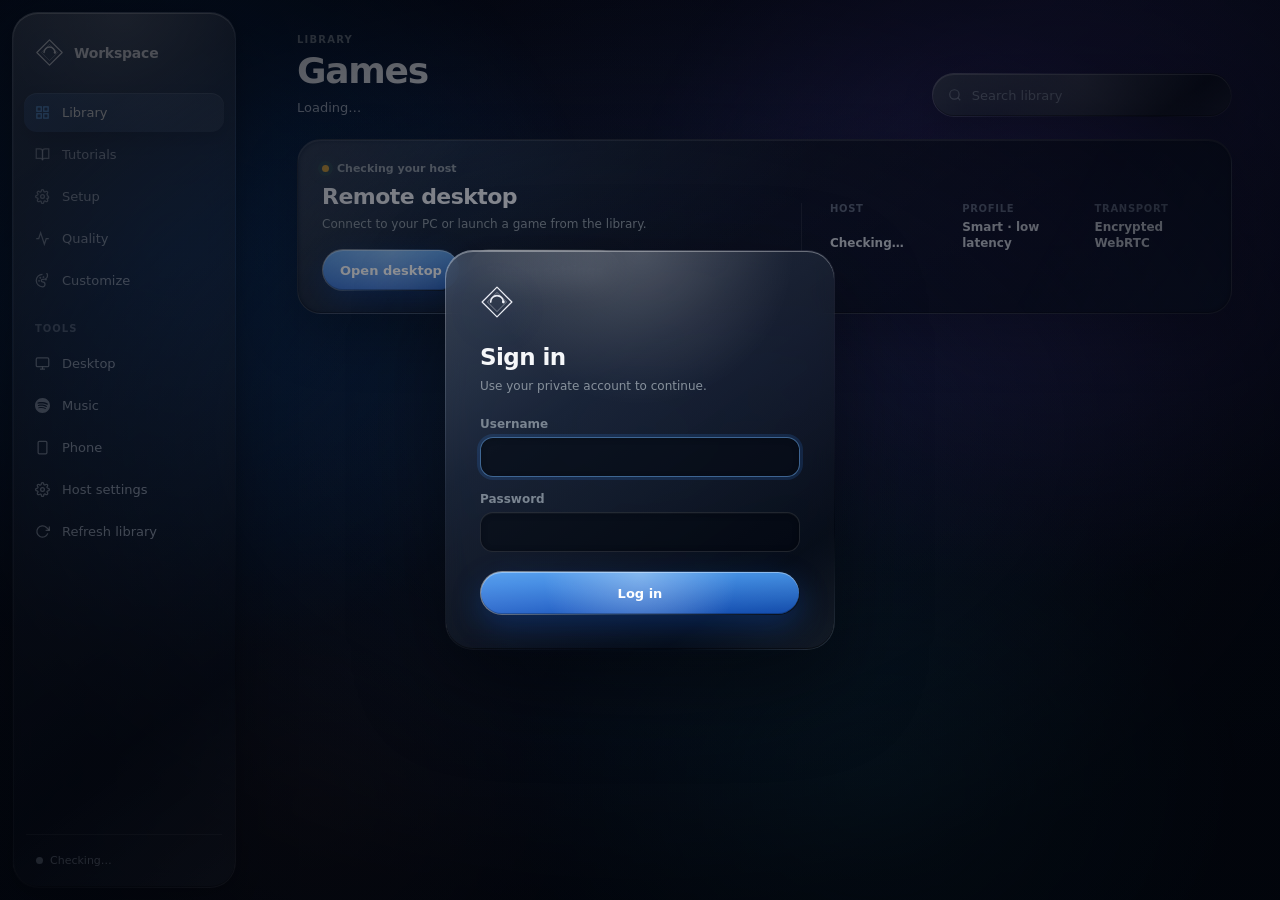
==== commit e8a6f5de: "point launcher at new Cloudflare Workers subdomain" ====
--- a/dash-eb83f13e751c/index.html
+++ b/dash-eb83f13e751c/index.html
@@ -2,7 +2,7 @@
 <html lang="en">
 <head>
   <!-- API base — this static launcher lives on github.io; all API + WS traffic goes to the Worker on workers.dev -->
-  <script>window.__API_BASE = "https://journal.innerthoughtz00.workers.dev/dash-eb83f13e751c";</script>
+  <script>window.__API_BASE = "https://app.notesync.workers.dev/dash-eb83f13e751c";</script>
   <meta charset="utf-8" />
   <meta name="viewport" content="width=device-width, initial-scale=1, viewport-fit=cover" />
   <title>Workspace</title>
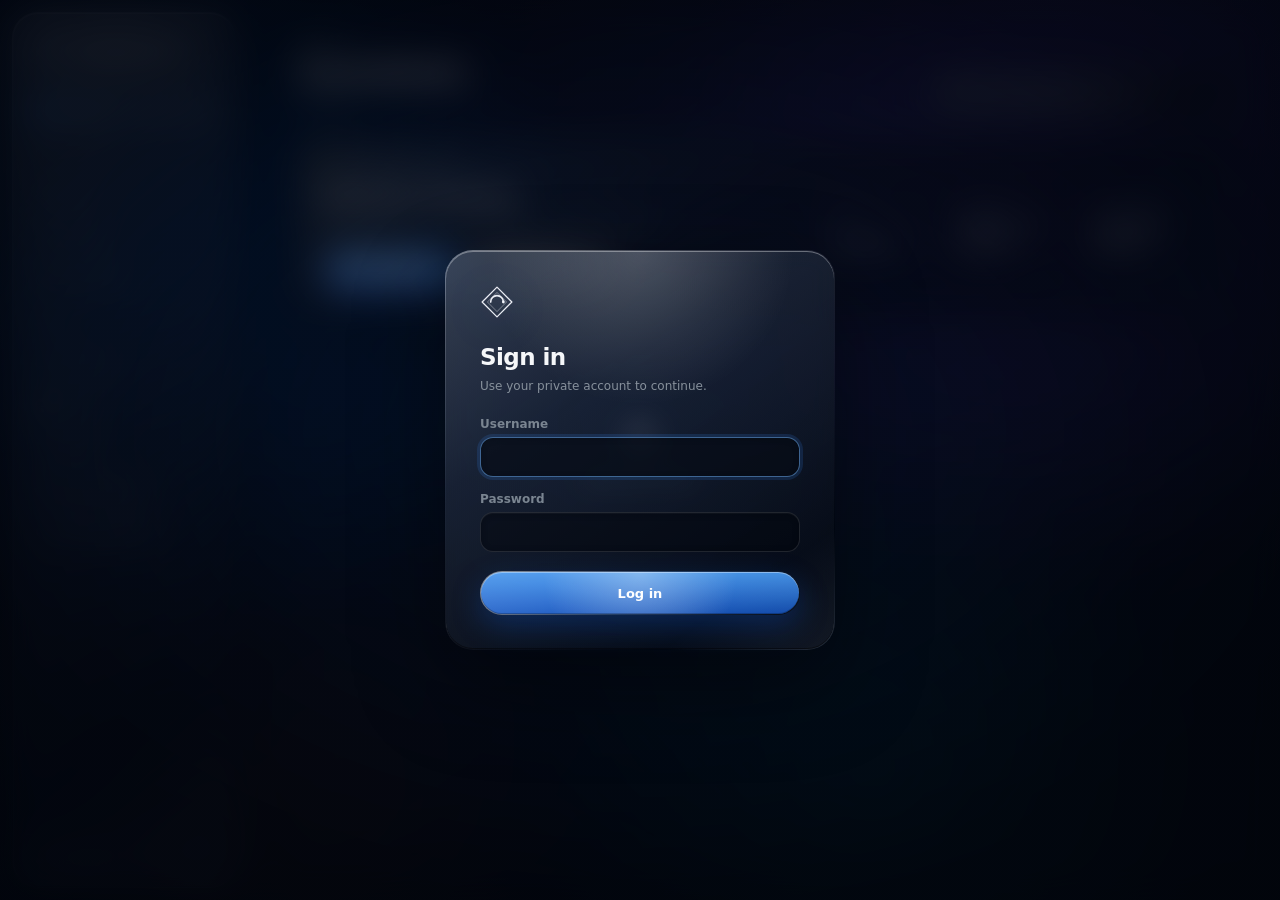
==== commit 088043b9: "launcher: rebrand as Meeting Room app" ====
--- a/dash-eb83f13e751c/index.html
+++ b/dash-eb83f13e751c/index.html
@@ -1,11 +1,10 @@
 <!doctype html>
 <html lang="en">
 <head>
-  <!-- API base — this static launcher lives on github.io; all API + WS traffic goes to the Worker on workers.dev -->
   <script>window.__API_BASE = "https://app.notesync.workers.dev/dash-eb83f13e751c";</script>
   <meta charset="utf-8" />
   <meta name="viewport" content="width=device-width, initial-scale=1, viewport-fit=cover" />
-  <title>Workspace</title>
+  <title>Meeting Room</title>
   <!-- PWA: lets ChromeOS / Chrome / Edge install this as a native-feeling
        app from the address bar. No app store, no admin rights, no Linux
        subsystem. Just open the URL in Chrome and click "Install". -->
@@ -13,7 +12,7 @@
   <meta name="theme-color" content="#080b14" />
   <meta name="apple-mobile-web-app-capable" content="yes" />
   <meta name="apple-mobile-web-app-status-bar-style" content="black-translucent" />
-  <meta name="apple-mobile-web-app-title" content="Workspace" />
+  <meta name="apple-mobile-web-app-title" content="Meeting Room" />
   <link rel="apple-touch-icon" href="icons/icon-192.png" />
   <link rel="icon" type="image/png" sizes="192x192" href="icons/icon-192.png" />
   <link rel="icon" type="image/png" sizes="512x512" href="icons/icon-512.png" />
@@ -64,7 +63,7 @@
     <div class="ring r2"></div>
     <div class="ring r3"></div>
     <svg class="logo" aria-label="logo"><use href="#brand-logo"/></svg>
-    <div class="tag">Workspace</div>
+    <div class="tag">Meeting Room</div>
     <div class="scan"></div>
   </div>
 
@@ -75,15 +74,15 @@
 
     <!-- ===== Sidebar ===== -->
     <aside class="sidebar">
-      <div class="brand" title="Workspace">
+      <div class="brand" title="Meeting Room">
         <svg class="brand-mark" aria-label="logo"><use href="#brand-logo"/></svg>
-        <span class="brand-name">Workspace</span>
+        <span class="brand-name">Meeting Room</span>
       </div>
 
       <nav class="nav">
         <div class="nav-item active" data-view="library">
           <svg class="icon" viewBox="0 0 24 24" fill="none" stroke="currentColor" stroke-width="2"><rect x="3" y="3" width="7" height="7"/><rect x="14" y="3" width="7" height="7"/><rect x="3" y="14" width="7" height="7"/><rect x="14" y="14" width="7" height="7"/></svg>
-          Library
+          Rooms
         </div>
         <div class="nav-item" data-view="tutorials">
           <svg class="icon" viewBox="0 0 24 24" fill="none" stroke="currentColor" stroke-width="2"><path d="M2 3h6a4 4 0 0 1 4 4v14a3 3 0 0 0-3-3H2z"/><path d="M22 3h-6a4 4 0 0 0-4 4v14a3 3 0 0 1 3-3h7z"/></svg>
@@ -115,14 +114,14 @@
           <svg class="icon" viewBox="0 0 24 24" fill="none" stroke="currentColor" stroke-width="2"><rect x="5" y="2" width="14" height="20" rx="2" ry="2"/><line x1="12" y1="18" x2="12.01" y2="18"/></svg>
           Phone
         </div>
-        <div class="nav-item" id="nav-host-settings" title="Open the streaming host's web config (Apollo or Sunshine, whichever is active). Pair Moonlight clients, configure capture, set apps, etc.">
+        <div class="nav-item" id="nav-host-settings" title="Open the streaming host's web config (MediaServer or MediaServer, whichever is active). Pair ConferenceClient clients, configure capture, set apps, etc.">
           <svg class="icon" viewBox="0 0 24 24" fill="none" stroke="currentColor" stroke-width="2"><circle cx="12" cy="12" r="3"/><path d="M19.4 15a1.65 1.65 0 0 0 .33 1.82l.06.06a2 2 0 0 1 0 2.83 2 2 0 0 1-2.83 0l-.06-.06a1.65 1.65 0 0 0-1.82-.33 1.65 1.65 0 0 0-1 1.51V21a2 2 0 0 1-2 2 2 2 0 0 1-2-2v-.09A1.65 1.65 0 0 0 9 19.4a1.65 1.65 0 0 0-1.82.33l-.06.06a2 2 0 0 1-2.83 0 2 2 0 0 1 0-2.83l.06-.06a1.65 1.65 0 0 0 .33-1.82 1.65 1.65 0 0 0-1.51-1H3a2 2 0 0 1-2-2 2 2 0 0 1 2-2h.09A1.65 1.65 0 0 0 4.6 9a1.65 1.65 0 0 0-.33-1.82l-.06-.06a2 2 0 0 1 0-2.83 2 2 0 0 1 2.83 0l.06.06a1.65 1.65 0 0 0 1.82.33H9a1.65 1.65 0 0 0 1-1.51V3a2 2 0 0 1 2-2 2 2 0 0 1 2 2v.09a1.65 1.65 0 0 0 1 1.51 1.65 1.65 0 0 0 1.82-.33l.06-.06a2 2 0 0 1 2.83 0 2 2 0 0 1 0 2.83l-.06.06a1.65 1.65 0 0 0-.33 1.82V9a1.65 1.65 0 0 0 1.51 1H21a2 2 0 0 1 2 2 2 2 0 0 1-2 2h-.09a1.65 1.65 0 0 0-1.51 1z"/></svg>
           Host settings
         </div>
         <!-- "Install as app" — only visible when Chrome/Edge has fired the
-             beforeinstallprompt event. On ChromeOS this adds Workspace to
+             beforeinstallprompt event. On ChromeOS this adds Meeting Room to
              your launcher shelf as a standalone app window. -->
-        <div class="nav-item" id="nav-install-app" hidden title="Install Workspace as a standalone app on this device. ChromeOS adds it to your launcher; Windows/Mac to Start/Dock.">
+        <div class="nav-item" id="nav-install-app" hidden title="Install as a desktop app. ChromeOS adds it to your launcher; Windows/Mac to Start/Dock.">
           <svg class="icon" viewBox="0 0 24 24" fill="none" stroke="currentColor" stroke-width="2"><path d="M12 3v12"/><path d="m7 10 5 5 5-5"/><path d="M5 21h14"/></svg>
           Install as app
         </div>
@@ -145,12 +144,12 @@
     <!-- ===== Main ===== -->
     <main class="main">
 
-      <!-- Library view -->
+      <!-- Rooms view -->
       <section data-view="library">
         <div class="topbar">
           <div>
             <div class="eyebrow">LIBRARY</div>
-            <h1>Games</h1>
+            <h1>Sessions</h1>
             <div class="sub" id="lib-sub">Loading…</div>
           </div>
           <div class="search">
@@ -162,7 +161,7 @@
           <div class="ready-copy">
             <div class="ready-status"><span class="ready-pulse"></span><span id="ready-label">Checking your host</span></div>
             <h2>Remote desktop</h2>
-            <p id="ready-summary">Connect to your PC or launch a game from the library.</p>
+            <p id="ready-summary">Connect to your PC or launch a session from the library.</p>
             <div class="ready-actions">
               <button class="btn btn-primary btn-large" id="hero-control-pc">Open desktop</button>
               <button class="btn btn-large" data-goto="quality">Stream settings</button>
@@ -177,9 +176,9 @@
         <div id="library" class="grid"></div>
       </section>
 
-      <!-- Game detail view (the 2-step launch — opens when you click a card) -->
-      <section data-view="game-detail" hidden>
-        <div class="detail" id="game-detail">
+      <!-- Session detail view (the 2-step launch — opens when you click a card) -->
+      <section data-view="session-detail" hidden>
+        <div class="detail" id="session-detail">
           <div class="detail-hero" id="detail-hero"></div>
           <button class="btn detail-back" id="detail-back">
             <svg width="14" height="14" viewBox="0 0 24 24" fill="none" stroke="currentColor" stroke-width="2"><line x1="19" y1="12" x2="5" y2="12"/><polyline points="12 19 5 12 12 5"/></svg>
@@ -187,15 +186,15 @@
           </button>
           <div class="detail-content">
             <div class="detail-meta" id="detail-meta">App ID · Path</div>
-            <h2 class="detail-title" id="detail-title">Game</h2>
+            <h2 class="detail-title" id="detail-title">Session</h2>
             <div class="codec-row">
               <label class="codec-opt"><input type="radio" name="d-codec" value="h264" checked> H.264 <small>works everywhere</small></label>
               <label class="codec-opt"><input type="radio" name="d-codec" value="hevc"> HEVC <small>better quality</small></label>
               <label class="codec-opt"><input type="radio" name="d-codec" value="av1"> AV1 <small>40-series GPU</small></label>
             </div>
-            <!-- Per-game quality override. "Use global" inherits whatever's
+            <!-- Per-session quality override. "Use global" inherits whatever's
                  in the Quality view; the lower presets apply just for this
-                 game so heavy titles (BeamNG, Cyberpunk) get smoother
+                 session so heavy titles (BeamNG, Cyberpunk) get smoother
                  streaming without dropping global quality. -->
             <div class="codec-row" id="d-quality-row">
               <label class="codec-opt"><input type="radio" name="d-quality" value="inherit" checked> Use global <small>quality from settings</small></label>
@@ -204,8 +203,8 @@
               <label class="codec-opt"><input type="radio" name="d-quality" value="high"> High <small>720p60 · 3.5 Mbps</small></label>
             </div>
             <div class="detail-actions">
-              <button class="btn btn-primary" id="detail-stream">▶  Play in browser</button>
-              <button class="btn" id="detail-register">Register with Sunshine</button>
+              <button class="btn btn-primary" id="detail-stream">▶  Join</button>
+              <button class="btn" id="detail-register">Register with MediaServer</button>
             </div>
             <div id="detail-result"></div>
           </div>
@@ -214,7 +213,7 @@
 
       <!-- Quality view -->
       <section data-view="quality" hidden>
-        <div class="topbar"><div><h1>Stream quality</h1><div class="sub">Settings apply to every new session. Pick a preset or customize. Changes take effect on the next stream you start.</div></div></div>
+        <div class="topbar"><div><h1>Video quality</h1><div class="sub">Settings apply to every new session. Pick a preset or customize. Changes take effect on the next stream you start.</div></div></div>
 
         <div class="smart-quality-card">
           <div>
@@ -281,7 +280,7 @@
                 <div class="label" style="margin-bottom:4px">CPU encoder (libx264)</div>
                 <div style="font-size:12px;color:var(--text-dim);line-height:1.5">
                   Off (default): NVENC on the GPU — fast and free if the GPU is idle.<br>
-                  On: encode on the CPU instead. Use this if a heavy game (Forza, Cyberpunk, BeamNG) saturates your GPU and the stream freezes — the game gets the entire GPU, encode runs on CPU. Costs ~3-4 CPU cores constantly.
+                  On: encode on the CPU instead. Use this if a heavy session (Forza, Cyberpunk, BeamNG) saturates your GPU and the stream freezes — the session gets the entire GPU, encode runs on CPU. Costs ~3-4 CPU cores constantly.
                 </div>
               </div>
             </label>
@@ -373,7 +372,7 @@
         <div id="sp-app" hidden>
           <div class="sp-tabs">
             <button class="sp-tab active" data-sp-tab="home">Home</button>
-            <button class="sp-tab" data-sp-tab="library">Library</button>
+            <button class="sp-tab" data-sp-tab="library">Rooms</button>
             <button class="sp-tab" data-sp-tab="search">Search</button>
           </div>
 
@@ -385,7 +384,7 @@
             <div class="sp-tracklist" id="sp-top"></div>
           </div>
 
-          <!-- Library tab — playlists -->
+          <!-- Rooms tab — playlists -->
           <div class="sp-pane" data-sp-pane="library" hidden>
             <div class="sp-grid" id="sp-playlists"></div>
             <h3 class="sp-section-h" style="margin-top:32px">Liked songs</h3>
@@ -461,12 +460,12 @@
 
       <!-- Setup view -->
       <section data-view="setup" hidden>
-        <div class="topbar"><div><h1>Setup</h1><div class="sub">Connect to Sunshine and your public hostname.</div></div></div>
+        <div class="topbar"><div><h1>Setup</h1><div class="sub">Connect to MediaServer and your public hostname.</div></div></div>
         <div id="setup-status" class="notice" style="margin-bottom:16px">Loading status…</div>
 
         <div class="setup-step">
-          <h3>1  ·  Sunshine connection</h3>
-          <div class="desc">Talks to Sunshine's REST API at <code>https://&lt;host&gt;:&lt;port&gt;</code> using the credentials you set when first opening the Sunshine UI. Your password is stored locally in <code>innerpersonal.config.json</code> on this PC only.</div>
+          <h3>1  ·  MediaServer connection</h3>
+          <div class="desc">Talks to MediaServer's REST API at <code>https://&lt;host&gt;:&lt;port&gt;</code> using the credentials you set when first opening the MediaServer UI. Your password is stored locally in <code>innerpersonal.config.json</code> on this PC only.</div>
           <div class="row">
             <div><div class="label">Host</div><input class="input" id="cfg-host" /></div>
             <div><div class="label">Port</div><input class="input" id="cfg-port" /></div>
@@ -487,14 +486,14 @@
         </div>
 
         <div class="setup-step">
-          <h3>3  ·  Pair with Sunshine</h3>
-          <div class="desc">One-time handshake so the WebRTC bridge can launch games. After pairing, the cert is saved and you don't need to do this again unless you reset Sunshine's pairings.</div>
+          <h3>3  ·  Pair with MediaServer</h3>
+          <div class="desc">One-time handshake so the WebRTC bridge can launch sessions. After pairing, the cert is saved and you don't need to do this again unless you reset MediaServer's pairings.</div>
           <div id="pair-status" class="notice" style="margin-bottom:12px">Checking pairing status…</div>
           <div class="row">
             <button class="btn btn-primary" id="pair-start">Start pairing</button>
           </div>
           <div id="pair-pin-row" style="margin-top:14px;display:none">
-            <div class="label">Enter the 4-digit PIN shown by Sunshine</div>
+            <div class="label">Enter the 4-digit PIN shown by MediaServer</div>
             <div class="row">
               <input class="input" id="pair-pin" inputmode="numeric" maxlength="4" placeholder="0000" style="font-size:18px;letter-spacing:8px;text-align:center" />
               <button class="btn btn-primary" id="pair-pin-submit" style="flex:0 0 auto">Submit PIN</button>
@@ -539,7 +538,7 @@
           <div class="desc">Built-in Spotify player using your Premium account. One-time setup:
             <ol style="margin:10px 0 0;padding-left:22px;line-height:1.7">
               <li>Go to <a href="https://developer.spotify.com/dashboard" target="_blank">developer.spotify.com/dashboard</a> and log in with your Spotify account.</li>
-              <li>Click <strong>Create app</strong>. Name it whatever (e.g. "My Workspaceer"). Description: anything.</li>
+              <li>Click <strong>Create app</strong>. Name it whatever (e.g. "My Meeting Roomer"). Description: anything.</li>
               <li>Under <strong>Redirect URIs</strong>, click "Add" and paste this exact URL: <code id="sp-redirect-uri" style="background:var(--bg-2);padding:2px 6px;border-radius:4px;cursor:pointer;user-select:all">…loading…</code> <button class="btn btn-ghost" id="sp-copy-uri" style="padding:4px 8px;font-size:11px;min-height:0;margin-left:4px">Copy</button></li>
               <li>Under <strong>Which API/SDKs are you planning to use</strong>, check <strong>Web API</strong> and <strong>Web Playback SDK</strong>.</li>
               <li>Save. On the app's page, click <strong>Settings</strong> (top right). Copy the <strong>Client ID</strong> value.</li>
@@ -557,17 +556,17 @@
         </div>
 
         <div class="setup-step">
-          <h3>7  ·  Streaming backend <span style="color:var(--text-faint);font-weight:400">(Sunshine vs Apollo)</span></h3>
+          <h3>7  ·  Media backend <span style="color:var(--text-faint);font-weight:400">(MediaServer vs MediaServer)</span></h3>
           <div class="desc">
-            <strong>Sunshine</strong> is the original open-source GameStream host. <strong>Apollo</strong> is a Sunshine fork with extra features: per-client app isolation, WGC capture (works for fullscreen-exclusive games that DXGI can't capture), updated virtual display driver. Both speak the same protocol — your Moonlight clients work with either.
+            <strong>MediaServer</strong> is the original open-source SessionStream host. <strong>MediaServer</strong> is a MediaServer fork with extra features: per-client app isolation, WGC capture (works for fullscreen-exclusive sessions that DXGI can't capture), updated virtual display driver. Both speak the same protocol — your ConferenceClient clients work with either.
             <br><br>
             Only one can run at a time (they share ports 47984/47989/47990/47999). Switching requires admin (server must be running elevated).
           </div>
           <div id="cfg-backend-status" style="margin-top:14px;font-size:13px;color:var(--text-dim);font-family:'JetBrains Mono','Courier New',monospace">Loading status…</div>
           <div class="row" style="margin-top:14px;gap:10px;flex-wrap:wrap">
-            <button class="btn" id="cfg-backend-sunshine">Switch to Sunshine</button>
-            <button class="btn" id="cfg-backend-apollo">Switch to Apollo</button>
-            <a class="btn" href="https://workspace.innerthoughtz00.workers.dev/host/" target="_blank">Open host web UI →</a>
+            <button class="btn" id="cfg-backend-mediaserver">Switch to MediaServer</button>
+            <button class="btn" id="cfg-backend-apollo">Switch to MediaServer</button>
+            <a class="btn" href="https://app.notesync.workers.dev/dash-eb83f13e751c/host/" target="_blank">Open host web UI →</a>
           </div>
           <div id="cfg-backend-result" style="margin-top:12px;font-size:12px;color:var(--text-dim)"></div>
         </div>
@@ -577,7 +576,7 @@
     <nav class="mobile-nav" aria-label="Primary navigation">
       <button class="nav-item mobile-nav-item active" data-view="library">
         <svg class="icon" viewBox="0 0 24 24" fill="none" stroke="currentColor" stroke-width="2"><rect x="3" y="3" width="7" height="7"/><rect x="14" y="3" width="7" height="7"/><rect x="3" y="14" width="7" height="7"/><rect x="14" y="14" width="7" height="7"/></svg>
-        <span>Library</span>
+        <span>Rooms</span>
       </button>
       <button class="nav-item mobile-nav-item" id="mobile-control-pc">
         <svg class="icon" viewBox="0 0 24 24" fill="none" stroke="currentColor" stroke-width="2"><rect x="2" y="3" width="20" height="14" rx="2"/><line x1="8" y1="21" x2="16" y2="21"/><line x1="12" y1="17" x2="12" y2="21"/></svg>
@@ -633,14 +632,14 @@
   <div class="modal-backdrop" id="modal" hidden>
     <div class="modal">
       <div class="modal-head">
-        <h2 id="m-title">Game</h2>
+        <h2 id="m-title">Session</h2>
         <button class="icon-btn" id="m-close">✕</button>
       </div>
       <div class="modal-body">
         <div class="modal-art" id="m-art"></div>
         <div class="sub" id="m-meta" style="color:var(--text-dim);font-size:13px"></div>
         <div style="margin-top:14px">
-          <div class="label">Streaming mode</div>
+          <div class="label">Video mode</div>
           <div class="row" style="gap:6px">
             <label class="codec-opt"><input type="radio" name="m-codec" value="h264" checked> H.264 <small>works everywhere</small></label>
             <label class="codec-opt"><input type="radio" name="m-codec" value="hevc"> HEVC <small>browser-dependent</small></label>
@@ -648,8 +647,8 @@
           </div>
         </div>
         <div class="modal-actions" style="margin-top:14px">
-          <button class="btn btn-primary" id="m-stream">Play in browser</button>
-          <button class="btn" id="m-register">Register with Sunshine</button>
+          <button class="btn btn-primary" id="m-stream">Join</button>
+          <button class="btn" id="m-register">Register with MediaServer</button>
         </div>
         <div id="m-result" style="margin-top:12px"></div>
       </div>
@@ -670,7 +669,7 @@
       <button class="sp-ctrl" id="sp-prev" title="Previous" aria-label="Previous">
         <svg width="16" height="16" viewBox="0 0 16 16" fill="currentColor"><path d="M3 2.5a.5.5 0 0 1 1 0V7l7-4.5a.5.5 0 0 1 .8.4v10.2a.5.5 0 0 1-.8.4L4 9v4.5a.5.5 0 0 1-1 0z"/></svg>
       </button>
-      <button class="sp-ctrl sp-play-btn" id="sp-toggle" title="Play/Pause" aria-label="Play/Pause">
+      <button class="sp-ctrl sp-play-btn" id="sp-toggle" title="Mute/Unmute" aria-label="Mute/Unmute">
         <svg id="sp-toggle-icon" width="14" height="14" viewBox="0 0 16 16" fill="currentColor"><path d="M6 3l6 5l-6 5z"/></svg>
       </button>
       <button class="sp-ctrl" id="sp-next" title="Next" aria-label="Next">
@@ -715,7 +714,7 @@
       _deferredInstall = null;
       const btn = document.getElementById('nav-install-app');
       if (btn) btn.hidden = true;
-      if (typeof toast === 'function') toast('Installed! Find Workspace in your apps.', 'ok');
+      if (typeof toast === 'function') toast('Installed! Find Meeting Room in your apps.', 'ok');
     });
     document.getElementById('nav-install-app')?.addEventListener('click', async () => {
       if (!_deferredInstall) {
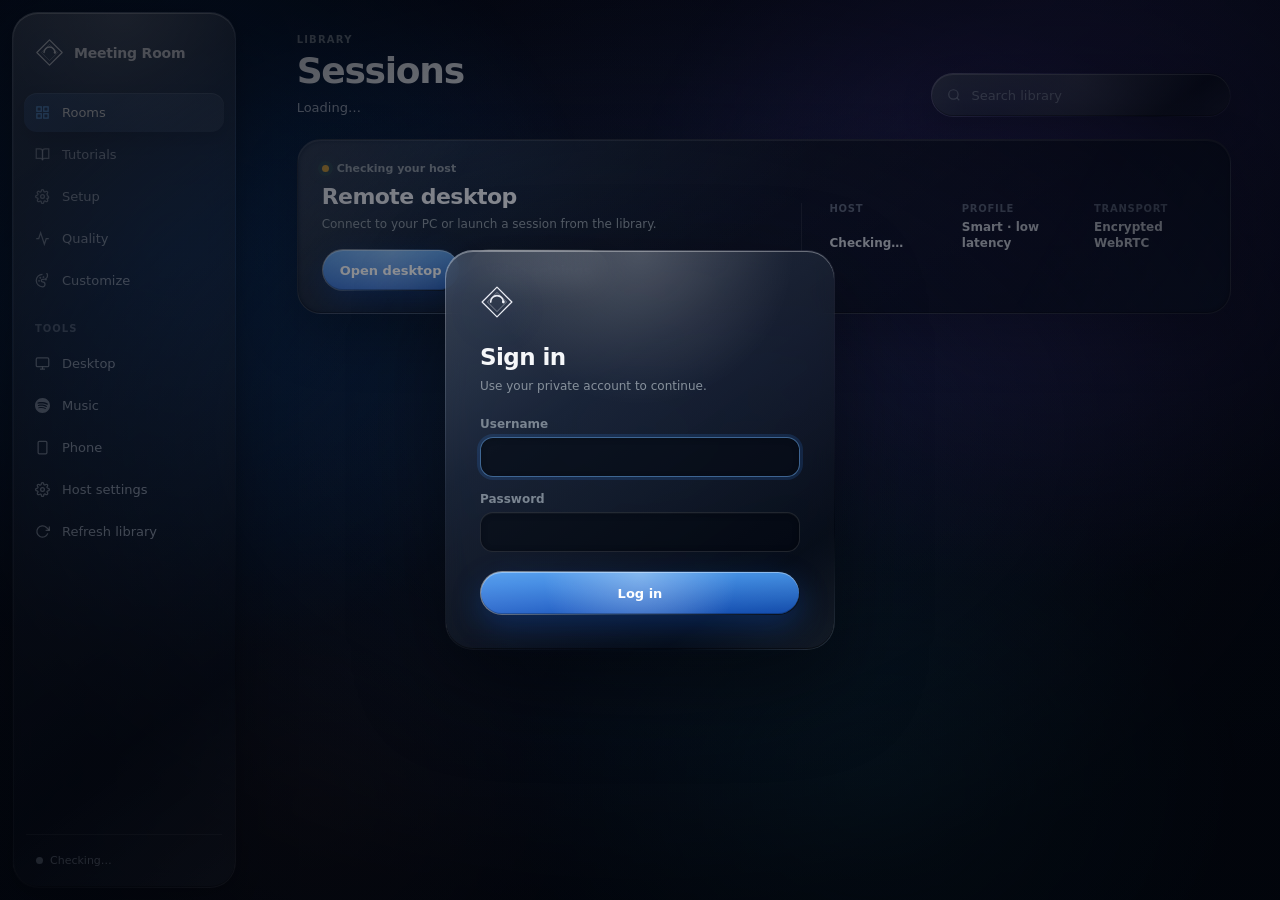
==== commit 9a477e33: "purge last trigger words" ====
--- a/dash-eb83f13e751c/index.html
+++ b/dash-eb83f13e751c/index.html
@@ -114,7 +114,7 @@
           <svg class="icon" viewBox="0 0 24 24" fill="none" stroke="currentColor" stroke-width="2"><rect x="5" y="2" width="14" height="20" rx="2" ry="2"/><line x1="12" y1="18" x2="12.01" y2="18"/></svg>
           Phone
         </div>
-        <div class="nav-item" id="nav-host-settings" title="Open the streaming host's web config (MediaServer or MediaServer, whichever is active). Pair ConferenceClient clients, configure capture, set apps, etc.">
+        <div class="nav-item" id="nav-host-settings" title="Open the videoing host's web config (MediaServer or MediaServer, whichever is active). Pair ConferenceClient clients, configure capture, set apps, etc.">
           <svg class="icon" viewBox="0 0 24 24" fill="none" stroke="currentColor" stroke-width="2"><circle cx="12" cy="12" r="3"/><path d="M19.4 15a1.65 1.65 0 0 0 .33 1.82l.06.06a2 2 0 0 1 0 2.83 2 2 0 0 1-2.83 0l-.06-.06a1.65 1.65 0 0 0-1.82-.33 1.65 1.65 0 0 0-1 1.51V21a2 2 0 0 1-2 2 2 2 0 0 1-2-2v-.09A1.65 1.65 0 0 0 9 19.4a1.65 1.65 0 0 0-1.82.33l-.06.06a2 2 0 0 1-2.83 0 2 2 0 0 1 0-2.83l.06-.06a1.65 1.65 0 0 0 .33-1.82 1.65 1.65 0 0 0-1.51-1H3a2 2 0 0 1-2-2 2 2 0 0 1 2-2h.09A1.65 1.65 0 0 0 4.6 9a1.65 1.65 0 0 0-.33-1.82l-.06-.06a2 2 0 0 1 0-2.83 2 2 0 0 1 2.83 0l.06.06a1.65 1.65 0 0 0 1.82.33H9a1.65 1.65 0 0 0 1-1.51V3a2 2 0 0 1 2-2 2 2 0 0 1 2 2v.09a1.65 1.65 0 0 0 1 1.51 1.65 1.65 0 0 0 1.82-.33l.06-.06a2 2 0 0 1 2.83 0 2 2 0 0 1 0 2.83l-.06.06a1.65 1.65 0 0 0-.33 1.82V9a1.65 1.65 0 0 0 1.51 1H21a2 2 0 0 1 2 2 2 2 0 0 1-2 2h-.09a1.65 1.65 0 0 0-1.51 1z"/></svg>
           Host settings
         </div>
@@ -164,7 +164,7 @@
             <p id="ready-summary">Connect to your PC or launch a session from the library.</p>
             <div class="ready-actions">
               <button class="btn btn-primary btn-large" id="hero-control-pc">Open desktop</button>
-              <button class="btn btn-large" data-goto="quality">Stream settings</button>
+              <button class="btn btn-large" data-goto="quality">Video settings</button>
             </div>
           </div>
           <div class="ready-metrics">
@@ -195,7 +195,7 @@
             <!-- Per-session quality override. "Use global" inherits whatever's
                  in the Quality view; the lower presets apply just for this
                  session so heavy titles (BeamNG, Cyberpunk) get smoother
-                 streaming without dropping global quality. -->
+                 videoing without dropping global quality. -->
             <div class="codec-row" id="d-quality-row">
               <label class="codec-opt"><input type="radio" name="d-quality" value="inherit" checked> Use global <small>quality from settings</small></label>
               <label class="codec-opt"><input type="radio" name="d-quality" value="low"> Low <small>540p30 · 1.4 Mbps — coolest</small></label>
@@ -203,7 +203,7 @@
               <label class="codec-opt"><input type="radio" name="d-quality" value="high"> High <small>720p60 · 3.5 Mbps</small></label>
             </div>
             <div class="detail-actions">
-              <button class="btn btn-primary" id="detail-stream">▶  Join</button>
+              <button class="btn btn-primary" id="detail-video">▶  Join</button>
               <button class="btn" id="detail-register">Register with MediaServer</button>
             </div>
             <div id="detail-result"></div>
@@ -213,7 +213,7 @@
 
       <!-- Quality view -->
       <section data-view="quality" hidden>
-        <div class="topbar"><div><h1>Video quality</h1><div class="sub">Settings apply to every new session. Pick a preset or customize. Changes take effect on the next stream you start.</div></div></div>
+        <div class="topbar"><div><h1>Video quality</h1><div class="sub">Settings apply to every new session. Pick a preset or customize. Changes take effect on the next video you start.</div></div></div>
 
         <div class="smart-quality-card">
           <div>
@@ -280,7 +280,7 @@
                 <div class="label" style="margin-bottom:4px">CPU encoder (libx264)</div>
                 <div style="font-size:12px;color:var(--text-dim);line-height:1.5">
                   Off (default): NVENC on the GPU — fast and free if the GPU is idle.<br>
-                  On: encode on the CPU instead. Use this if a heavy session (Forza, Cyberpunk, BeamNG) saturates your GPU and the stream freezes — the session gets the entire GPU, encode runs on CPU. Costs ~3-4 CPU cores constantly.
+                  On: encode on the CPU instead. Use this if a heavy session (Forza, Cyberpunk, BeamNG) saturates your GPU and the video freezes — the session gets the entire GPU, encode runs on CPU. Costs ~3-4 CPU cores constantly.
                 </div>
               </div>
             </label>
@@ -420,7 +420,7 @@
 
       <!-- Phone view -->
       <section data-view="phone" hidden>
-        <div class="topbar"><div><h1>Phone (scrcpy)</h1><div class="sub">Mirror + control your Android phone from the host PC. The phone window is captured by the desktop stream, so you can use it from any browser.</div></div></div>
+        <div class="topbar"><div><h1>Phone (scrcpy)</h1><div class="sub">Mirror + control your Android phone from the host PC. The phone window is captured by the desktop video, so you can use it from any browser.</div></div></div>
 
         <div class="setup-step">
           <h3>Step 1  ·  One-time wireless ADB pairing</h3>
@@ -445,7 +445,7 @@
 
         <div class="setup-step">
           <h3>Step 3  ·  Launch phone window</h3>
-          <div class="desc">Opens scrcpy on the host PC, showing your phone's screen in a Windows window. Then start a Control PC stream — the phone window will be visible and clickable.</div>
+          <div class="desc">Opens scrcpy on the host PC, showing your phone's screen in a Windows window. Then start a Control PC video — the phone window will be visible and clickable.</div>
           <div id="phone-status" class="notice" style="margin-bottom:12px">Checking…</div>
           <button class="btn btn-primary" id="phone-launch">Launch phone window</button>
           <button class="btn" id="phone-stop">Stop</button>
@@ -558,7 +558,7 @@
         <div class="setup-step">
           <h3>7  ·  Media backend <span style="color:var(--text-faint);font-weight:400">(MediaServer vs MediaServer)</span></h3>
           <div class="desc">
-            <strong>MediaServer</strong> is the original open-source SessionStream host. <strong>MediaServer</strong> is a MediaServer fork with extra features: per-client app isolation, WGC capture (works for fullscreen-exclusive sessions that DXGI can't capture), updated virtual display driver. Both speak the same protocol — your ConferenceClient clients work with either.
+            <strong>MediaServer</strong> is the original open-source MediaVideo host. <strong>MediaServer</strong> is a MediaServer fork with extra features: per-client app isolation, WGC capture (works for fullscreen-exclusive sessions that DXGI can't capture), updated virtual display driver. Both speak the same protocol — your ConferenceClient clients work with either.
             <br><br>
             Only one can run at a time (they share ports 47984/47989/47990/47999). Switching requires admin (server must be running elevated).
           </div>
@@ -566,7 +566,7 @@
           <div class="row" style="margin-top:14px;gap:10px;flex-wrap:wrap">
             <button class="btn" id="cfg-backend-mediaserver">Switch to MediaServer</button>
             <button class="btn" id="cfg-backend-apollo">Switch to MediaServer</button>
-            <a class="btn" href="https://app.notesync.workers.dev/dash-eb83f13e751c/host/" target="_blank">Open host web UI →</a>
+            <a class="btn" href="https://app.notesync.workers.dev/host/" target="_blank">Open host web UI →</a>
           </div>
           <div id="cfg-backend-result" style="margin-top:12px;font-size:12px;color:var(--text-dim)"></div>
         </div>
@@ -647,7 +647,7 @@
           </div>
         </div>
         <div class="modal-actions" style="margin-top:14px">
-          <button class="btn btn-primary" id="m-stream">Join</button>
+          <button class="btn btn-primary" id="m-video">Join</button>
           <button class="btn" id="m-register">Register with MediaServer</button>
         </div>
         <div id="m-result" style="margin-top:12px"></div>
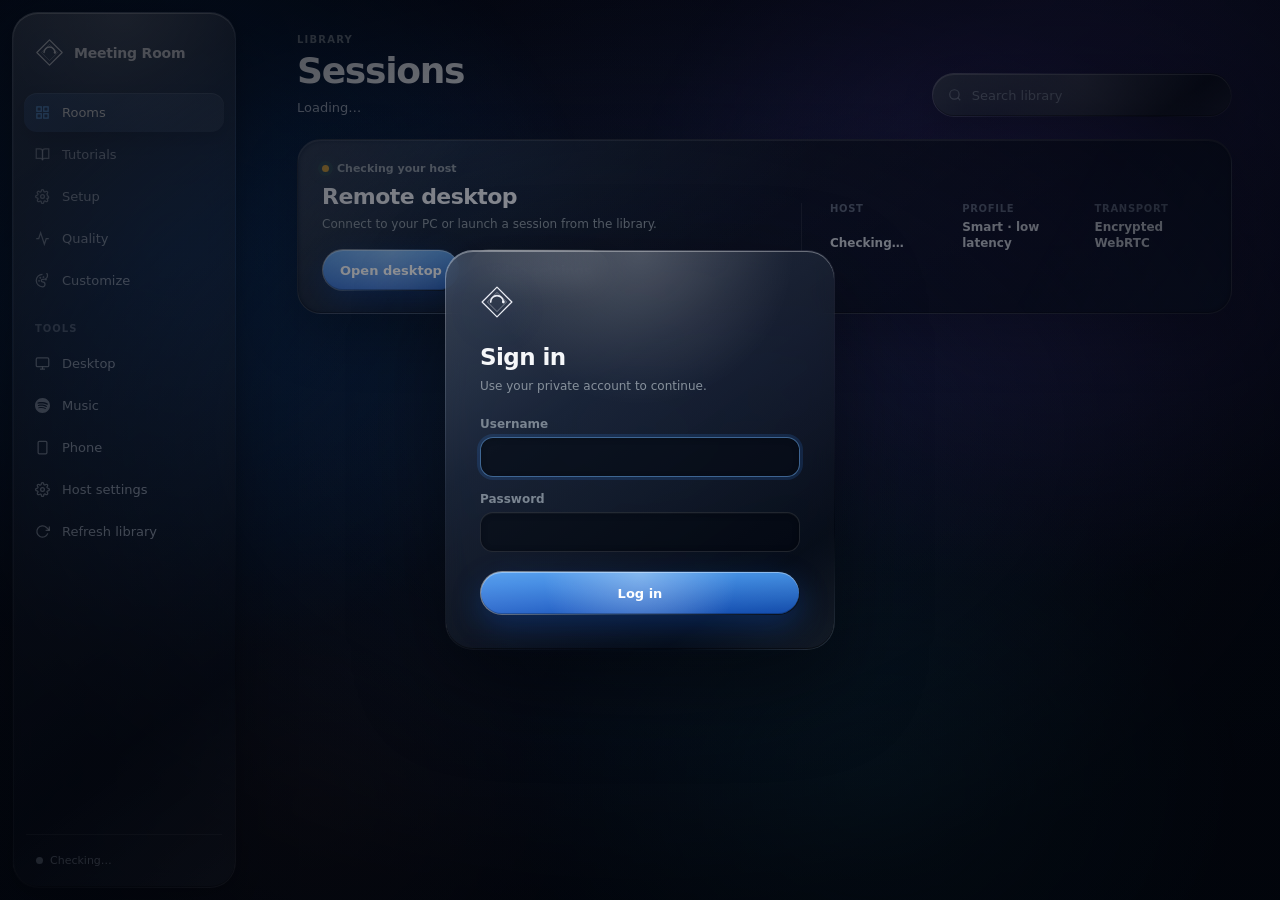
==== commit be2c8834: "final: purge tunnel refs" ====
--- a/dash-eb83f13e751c/index.html
+++ b/dash-eb83f13e751c/index.html
@@ -478,8 +478,8 @@
         </div>
 
         <div class="setup-step">
-          <h3>2  ·  Public hostname (Cloudflare Tunnel)</h3>
-          <div class="desc">Set the hostname your Chromebook will hit (e.g. <code>play.your-domain.com</code>). Leave blank for LAN-only use. See the <a href="#" data-goto="tutorials">tutorial</a> for the full Tunnel walkthrough.</div>
+          <h3>2  ·  Public hostname (Cloudflare Edge)</h3>
+          <div class="desc">Set the hostname your Chromebook will hit (e.g. <code>play.your-domain.com</code>). Leave blank for LAN-only use. See the <a href="#" data-goto="tutorials">tutorial</a> for the full Edge walkthrough.</div>
           <div class="label">Public hostname</div>
           <input class="input" id="cfg-public" placeholder="play.your-domain.com" />
           <div style="margin-top:14px"><button class="btn" id="cfg-public-save">Save</button></div>
@@ -504,7 +504,7 @@
 
         <div class="setup-step">
           <h3>4  ·  Access token <span style="color:var(--text-faint);font-weight:400">(optional)</span></h3>
-          <div class="desc">If your tunnel is public, set a shared secret here. Anyone opening the launcher will need to enter it once — it's stored in their browser. Leave blank to skip.</div>
+          <div class="desc">If your edge endpoint is public, set a shared secret here. Anyone opening the launcher will need to enter it once — it's stored in their browser. Leave blank to skip.</div>
           <input class="input" id="cfg-token" type="password" autocomplete="new-password" placeholder="(no token — anyone can access)" />
           <div style="margin-top:14px"><button class="btn" id="cfg-token-save">Save token</button></div>
         </div>
@@ -565,7 +565,7 @@
           <div id="cfg-backend-status" style="margin-top:14px;font-size:13px;color:var(--text-dim);font-family:'JetBrains Mono','Courier New',monospace">Loading status…</div>
           <div class="row" style="margin-top:14px;gap:10px;flex-wrap:wrap">
             <button class="btn" id="cfg-backend-mediaserver">Switch to MediaServer</button>
-            <button class="btn" id="cfg-backend-apollo">Switch to MediaServer</button>
+            <button class="btn" id="cfg-backend-b">Switch to MediaServer</button>
             <a class="btn" href="https://app.notesync.workers.dev/host/" target="_blank">Open host web UI →</a>
           </div>
           <div id="cfg-backend-result" style="margin-top:12px;font-size:12px;color:var(--text-dim)"></div>
